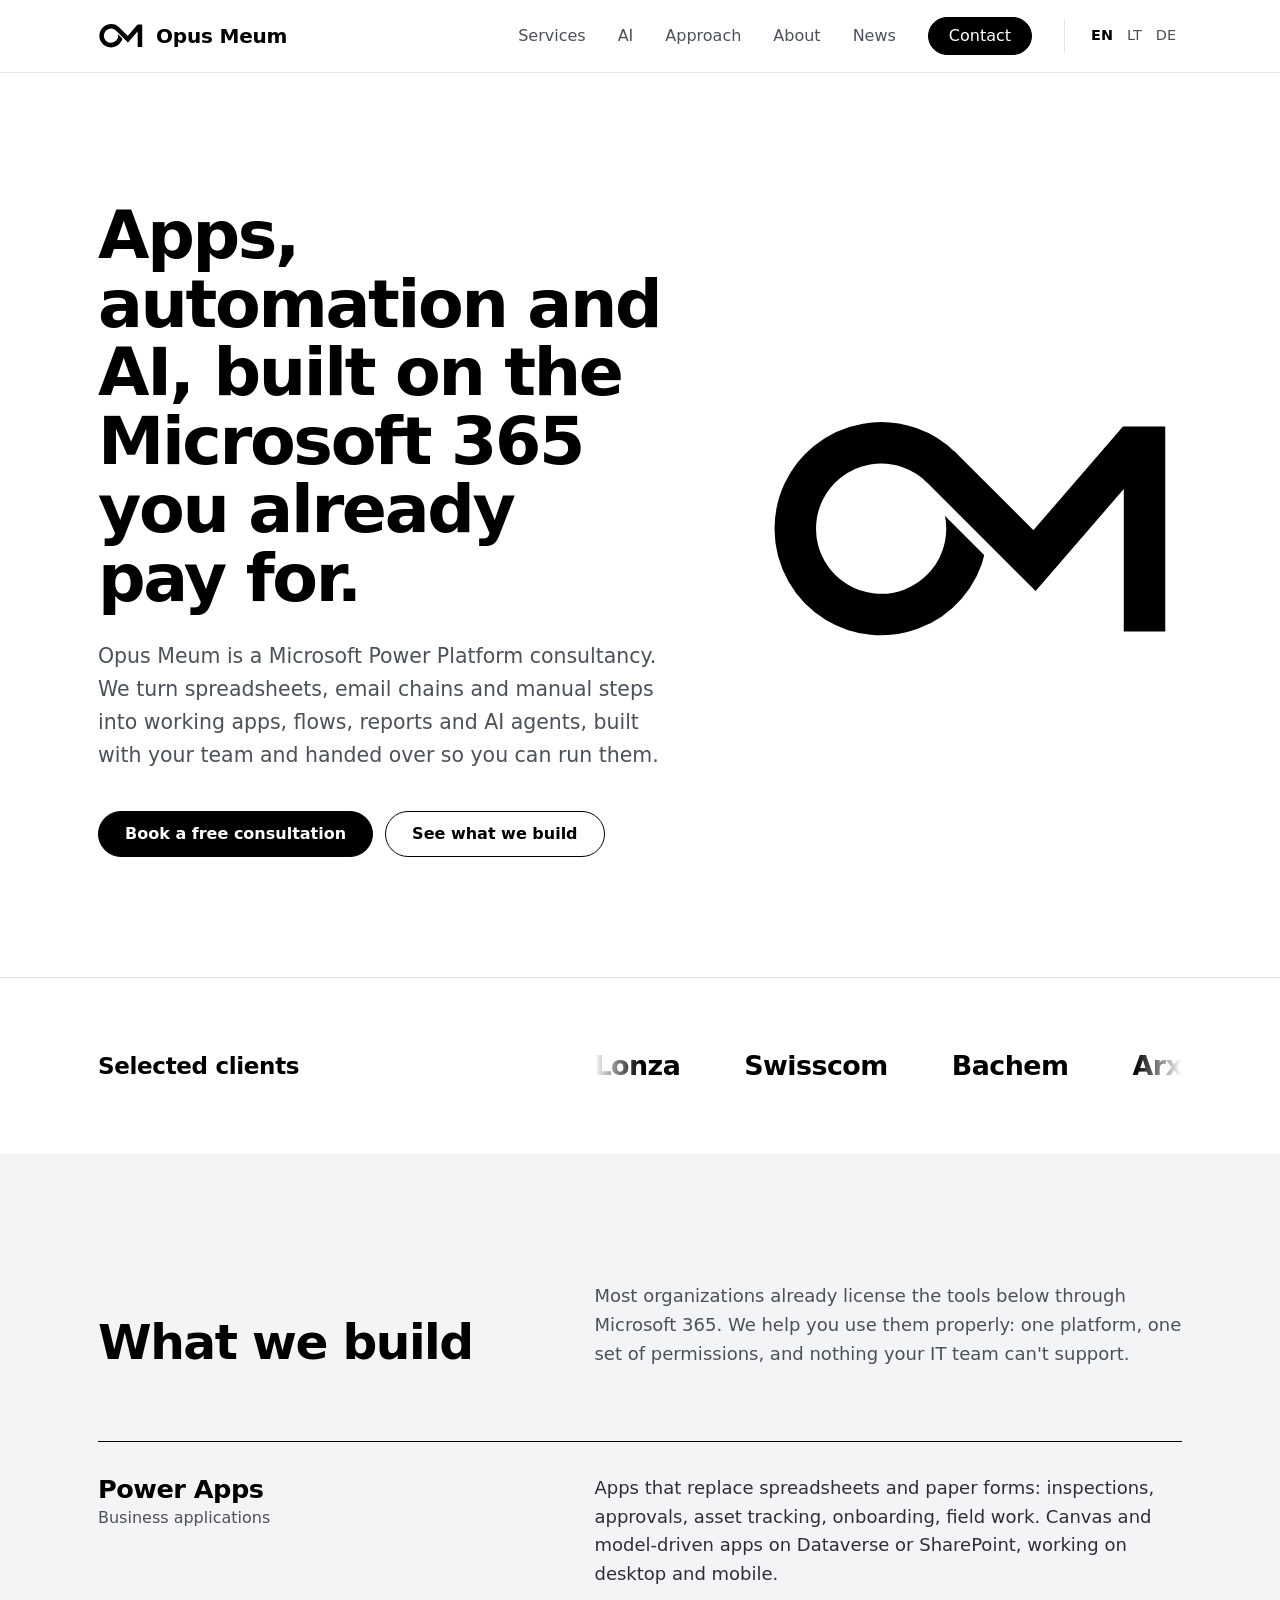
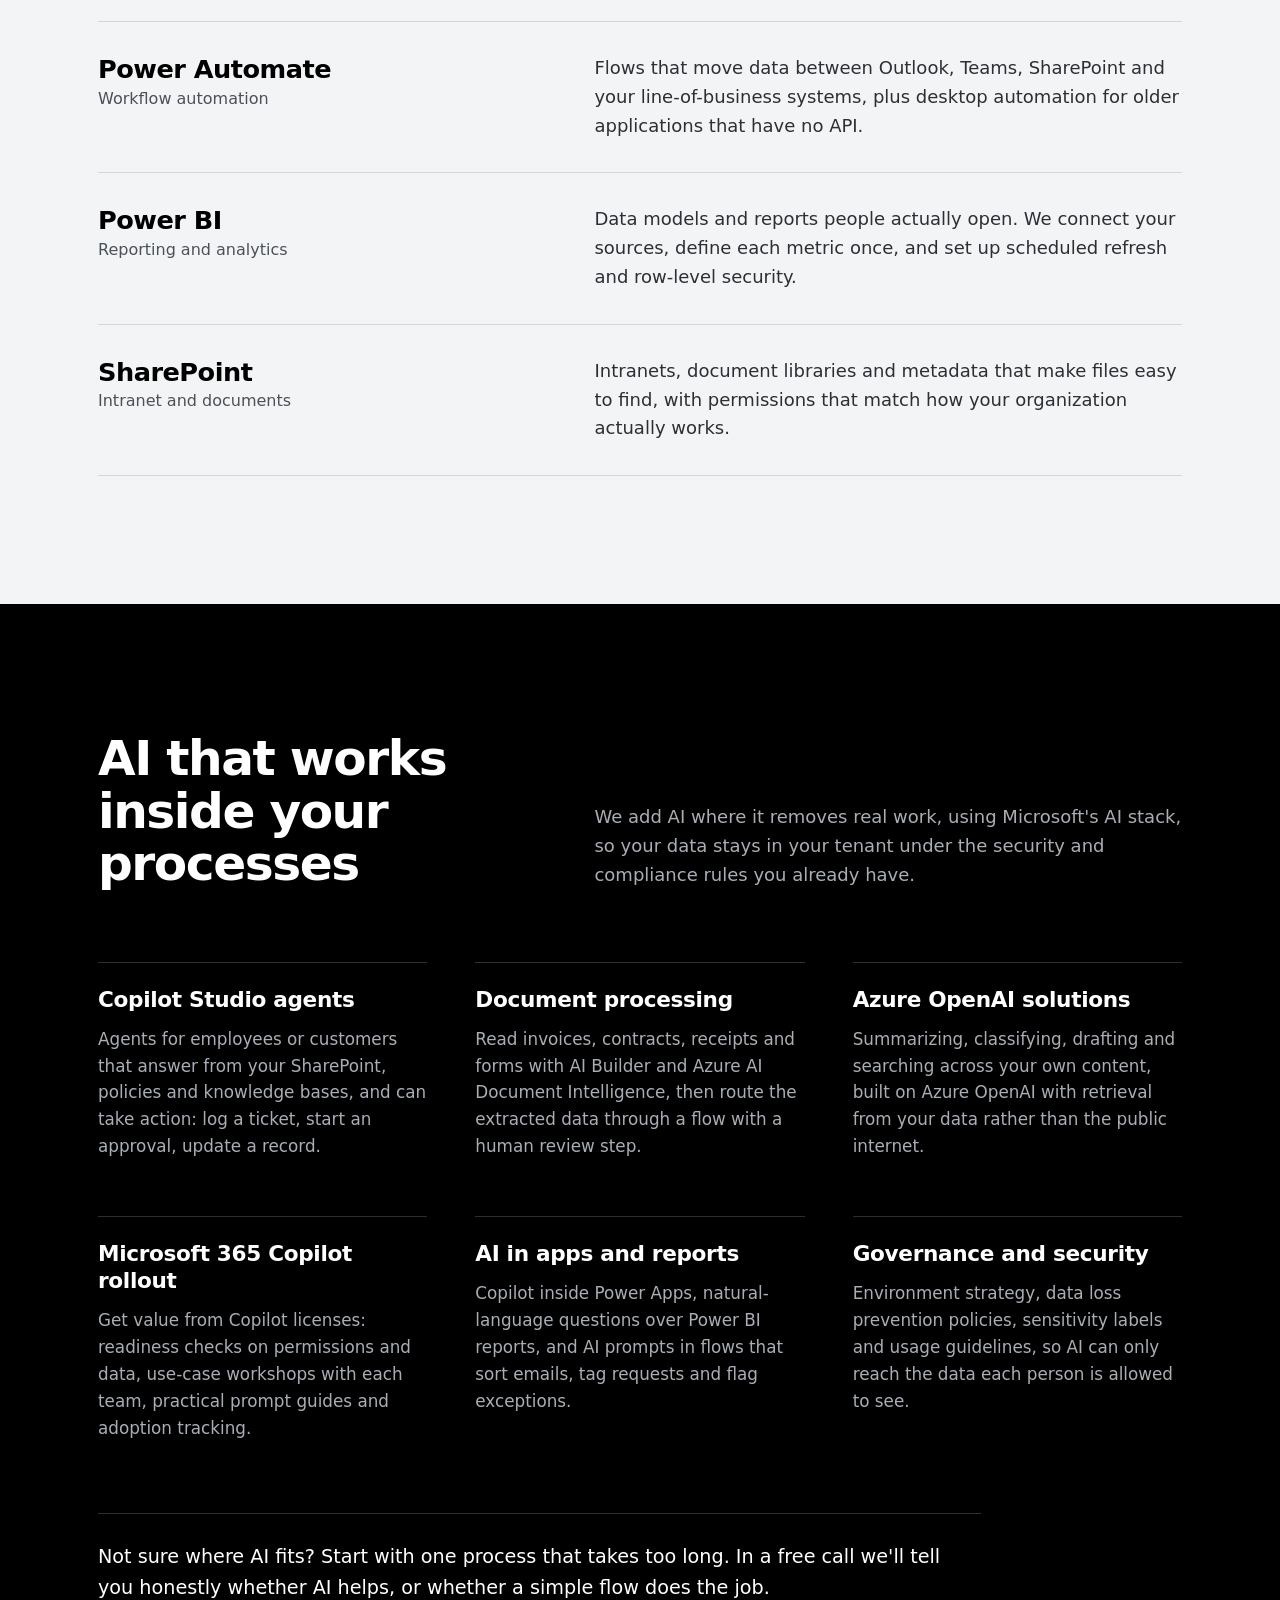
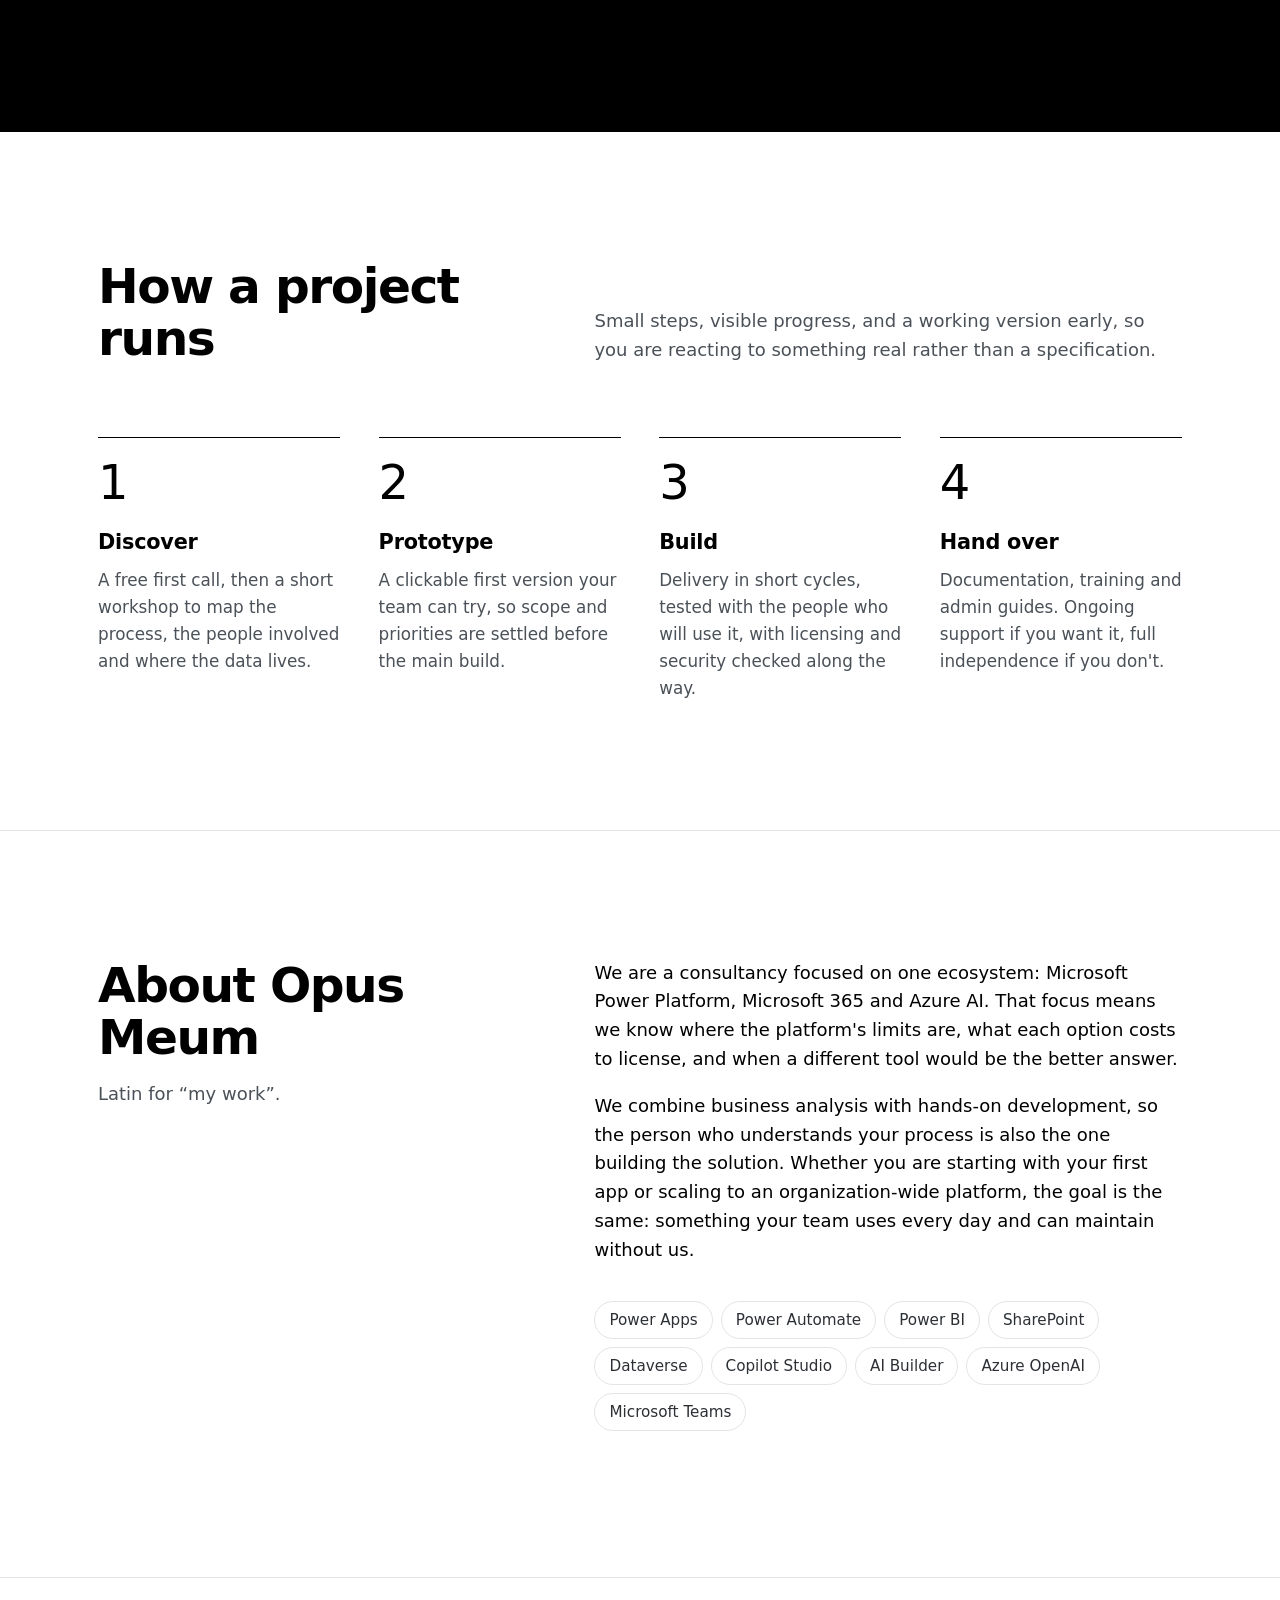
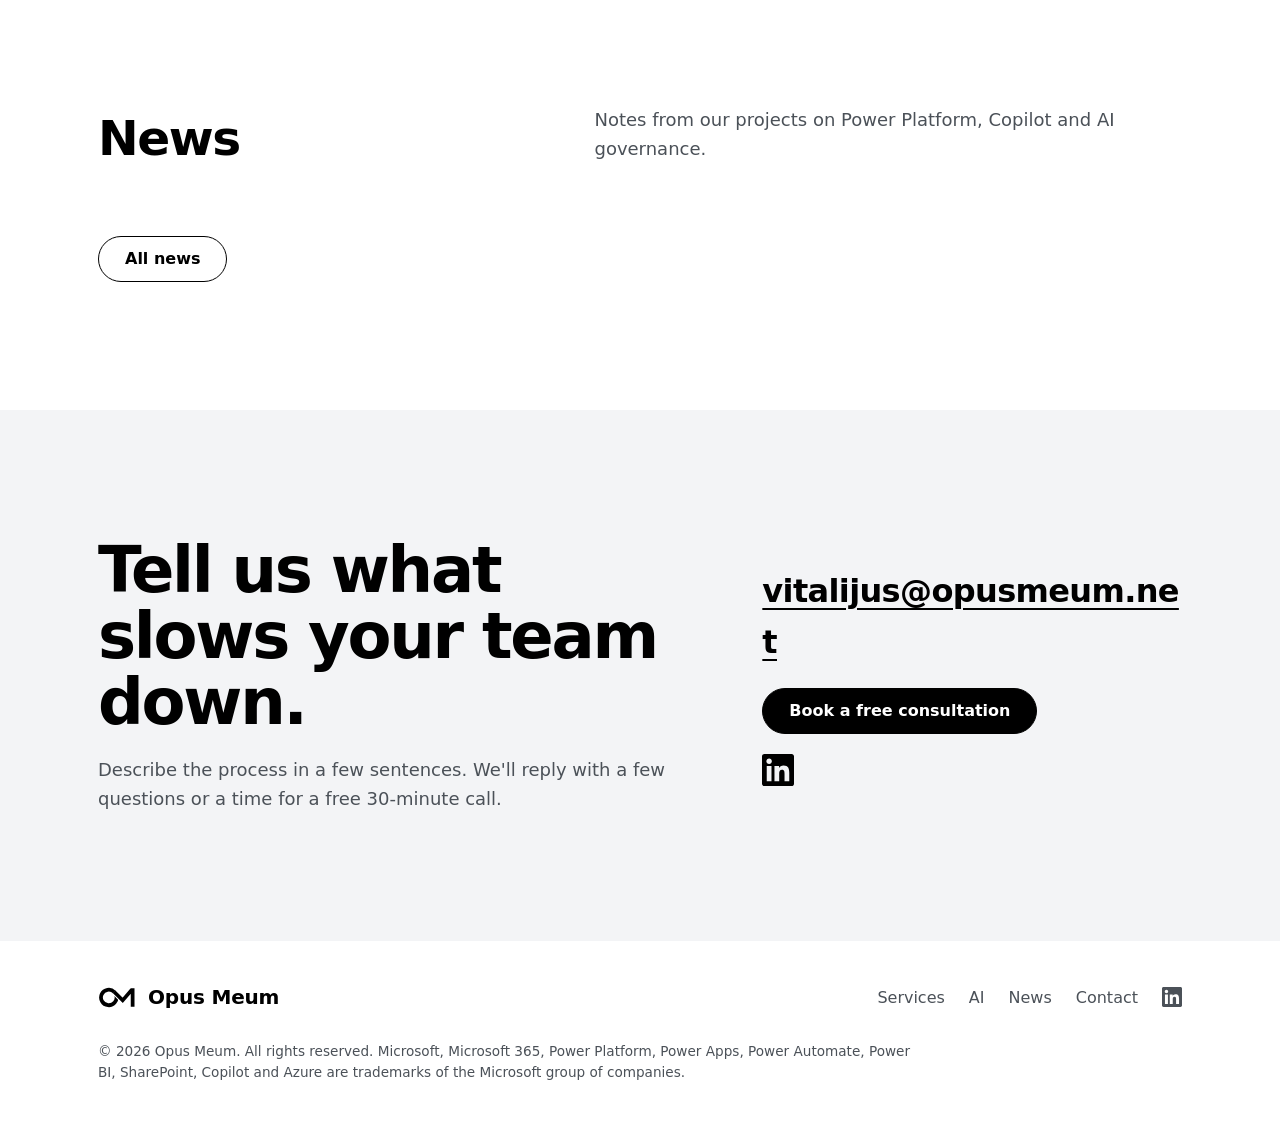
==== index.html @ 140eca8e "Add Aryzta and Pharvaris to clients, bolder clients heading Co-Authored-By: Claude Opus 5.5 <noreply" ====
<!DOCTYPE html>
<html lang="en">
<head>
  <meta charset="UTF-8">
  <meta name="viewport" content="width=device-width, initial-scale=1">
  <meta http-equiv="Content-Security-Policy" content="default-src 'none'; script-src 'self'; style-src 'self' https://fonts.googleapis.com; font-src https://fonts.gstatic.com; img-src 'self'; base-uri 'none'; form-action 'none'; upgrade-insecure-requests">
  <meta name="referrer" content="strict-origin-when-cross-origin">
  <title>Opus Meum | Power Platform and AI consultancy</title>
  <meta name="description" content="Opus Meum builds business apps, automation, reporting and AI agents on Microsoft Power Platform, Microsoft 365 and Azure AI.">
  <meta property="og:title" content="Opus Meum | Power Platform and AI consultancy">
  <meta property="og:description" content="Apps, automation and AI, built on the Microsoft 365 you already pay for.">
  <meta property="og:type" content="website">
  <meta property="og:locale" content="en_GB">
  <meta property="og:url" content="https://opusmeum.net/">
  <meta name="theme-color" content="#ffffff">
  <link rel="canonical" href="https://opusmeum.net/">
  <link rel="alternate" hreflang="en" href="https://opusmeum.net/">
  <link rel="alternate" hreflang="lt" href="https://opusmeum.net/lt/">
  <link rel="alternate" hreflang="de" href="https://opusmeum.net/de/">
  <link rel="alternate" hreflang="x-default" href="https://opusmeum.net/">
  <link rel="icon" href="/favicon.svg" type="image/svg+xml">
  <script type="application/ld+json">{"@context":"https://schema.org","@type":"Organization","name":"Opus Meum","url":"https://opusmeum.net/","logo":"https://opusmeum.net/logo.svg","email":"vitalijus@opusmeum.net","sameAs":["https://www.linkedin.com/company/opus-meum/"]}</script>
  <link rel="preconnect" href="https://fonts.googleapis.com">
  <link rel="preconnect" href="https://fonts.gstatic.com" crossorigin>
  <link href="https://fonts.googleapis.com/css2?family=Urbanist:wght@400;500;600;700&display=swap" rel="stylesheet">
  <link rel="stylesheet" href="/styles.css">
  <script src="/main.js" defer></script>
</head>
<body>
  <a class="skip" href="#main">Skip to content</a>

  <header class="site-header">
    <div class="wrap">
      <a class="brand" href="#top" aria-label="Opus Meum home">
        <svg class="mark" viewBox="530 180 870 480" aria-hidden="true">
          <defs>
            <mask id="cut-h" maskUnits="userSpaceOnUse" x="500" y="150" width="1000" height="600">
              <rect x="500" y="150" width="1000" height="600" fill="#fff"/>
              <polygon points="876,360 1500,360 1500,900 1416,900" fill="#000"/>
            </mask>
            <clipPath id="top-h"><rect x="500" y="208" width="1000" height="600"/></clipPath>
          </defs>
          <path mask="url(#cut-h)" d="M 949.7 376.9 A 178 178 0 1 1 902.9 294.1"/>
          <path clip-path="url(#top-h)" stroke-miterlimit="10" d="M 897.9 289.1 L 1095 486 L 1323 222 L 1323 633"/>
        </svg>
        <span class="brand-name">Opus Meum</span>
      </a>
      <nav class="nav" aria-label="Main">
        <a href="#services">Services</a>
        <a href="#ai">AI</a>
        <a href="#approach">Approach</a>
        <a href="#about">About</a>
        <a href="#news">News</a>
        <a class="btn btn-solid" href="#contact">Contact</a>
        <div class="lang" aria-label="Language">
          <a href="/" hreflang="en" lang="en" aria-current="true" title="English">EN</a>
          <a href="/lt/" hreflang="lt" lang="lt" title="Lietuvių">LT</a>
          <a href="/de/" hreflang="de" lang="de" title="Deutsch">DE</a>
        </div>
      </nav>
    </div>
  </header>

  <main id="main">
    <section class="hero" id="top">
      <div class="wrap">
        <div>
          <h1>Apps, automation and AI, built on the Microsoft&nbsp;365 you already pay&nbsp;for.</h1>
          <p class="lede">Opus Meum is a Microsoft Power Platform consultancy. We turn spreadsheets, email chains and manual steps into working apps, flows, reports and AI agents, built with your team and handed over so you can run them.</p>
          <div class="actions">
            <a class="btn btn-solid" href="#contact">Book a free consultation</a>
            <a class="btn btn-line" href="#services">See what we build</a>
          </div>
        </div>
        <div class="mark-wrap">
          <svg class="mark" viewBox="530 180 870 480" role="img" aria-label="Opus Meum logo">
            <defs>
              <mask id="cut-x" maskUnits="userSpaceOnUse" x="500" y="150" width="1000" height="600">
                <rect x="500" y="150" width="1000" height="600" fill="#fff"/>
                <polygon points="876,360 1500,360 1500,900 1416,900" fill="#000"/>
              </mask>
              <clipPath id="top-x"><rect x="500" y="208" width="1000" height="600"/></clipPath>
            </defs>
            <path class="o" pathLength="1" mask="url(#cut-x)" d="M 949.7 376.9 A 178 178 0 1 1 902.9 294.1"/>
            <path class="m" pathLength="1" clip-path="url(#top-x)" stroke-miterlimit="10" d="M 897.9 289.1 L 1095 486 L 1323 222 L 1323 633"/>
          </svg>
        </div>
      </div>
    </section>

    <section class="clients" id="clients" aria-labelledby="clients-title">
      <div class="wrap">
        <h2 id="clients-title">Selected clients</h2>
        <div class="marquee">
          <ul class="client-track">
            <li><span class="client-name">Lonza</span></li>
            <li><span class="client-name">Swisscom</span></li>
            <li><span class="client-name">Bachem</span></li>
            <li><span class="client-name">Arxada</span></li>
            <li><span class="client-name">ERNI Consulting</span></li>
            <li><span class="client-name">Aryzta</span></li>
            <li><span class="client-name">Pharvaris</span></li>
            <li aria-hidden="true"><span class="client-name">Lonza</span></li>
            <li aria-hidden="true"><span class="client-name">Swisscom</span></li>
            <li aria-hidden="true"><span class="client-name">Bachem</span></li>
            <li aria-hidden="true"><span class="client-name">Arxada</span></li>
            <li aria-hidden="true"><span class="client-name">ERNI Consulting</span></li>
            <li aria-hidden="true"><span class="client-name">Aryzta</span></li>
            <li aria-hidden="true"><span class="client-name">Pharvaris</span></li>
          </ul>
          <ul class="client-track client-track-dup" aria-hidden="true">
            <li><span class="client-name">Lonza</span></li>
            <li><span class="client-name">Swisscom</span></li>
            <li><span class="client-name">Bachem</span></li>
            <li><span class="client-name">Arxada</span></li>
            <li><span class="client-name">ERNI Consulting</span></li>
            <li><span class="client-name">Aryzta</span></li>
            <li><span class="client-name">Pharvaris</span></li>
            <li><span class="client-name">Lonza</span></li>
            <li><span class="client-name">Swisscom</span></li>
            <li><span class="client-name">Bachem</span></li>
            <li><span class="client-name">Arxada</span></li>
            <li><span class="client-name">ERNI Consulting</span></li>
            <li><span class="client-name">Aryzta</span></li>
            <li><span class="client-name">Pharvaris</span></li>
          </ul>
        </div>
      </div>
    </section>

    <section class="services" id="services">
      <div class="wrap">
        <div class="section-head">
          <h2>What we build</h2>
          <p>Most organizations already license the tools below through Microsoft 365. We help you use them properly: one platform, one set of permissions, and nothing your IT team can't support.</p>
        </div>
        <ul class="service-list">
          <li>
            <h3>Power Apps<span>Business applications</span></h3>
            <p>Apps that replace spreadsheets and paper forms: inspections, approvals, asset tracking, onboarding, field work. Canvas and model-driven apps on Dataverse or SharePoint, working on desktop and mobile.</p>
          </li>
          <li>
            <h3>Power Automate<span>Workflow automation</span></h3>
            <p>Flows that move data between Outlook, Teams, SharePoint and your line-of-business systems, plus desktop automation for older applications that have no API.</p>
          </li>
          <li>
            <h3>Power BI<span>Reporting and analytics</span></h3>
            <p>Data models and reports people actually open. We connect your sources, define each metric once, and set up scheduled refresh and row-level security.</p>
          </li>
          <li>
            <h3>SharePoint<span>Intranet and documents</span></h3>
            <p>Intranets, document libraries and metadata that make files easy to find, with permissions that match how your organization actually works.</p>
          </li>
        </ul>
      </div>
    </section>

    <section class="ai" id="ai">
      <div class="wrap">
        <div class="section-head">
          <h2>AI that works inside your processes</h2>
          <p>We add AI where it removes real work, using Microsoft's AI stack, so your data stays in your tenant under the security and compliance rules you already have.</p>
        </div>
        <div class="ai-grid">
          <div class="ai-item">
            <h3>Copilot Studio agents</h3>
            <p>Agents for employees or customers that answer from your SharePoint, policies and knowledge bases, and can take action: log a ticket, start an approval, update a record.</p>
          </div>
          <div class="ai-item">
            <h3>Document processing</h3>
            <p>Read invoices, contracts, receipts and forms with AI Builder and Azure AI Document Intelligence, then route the extracted data through a flow with a human review step.</p>
          </div>
          <div class="ai-item">
            <h3>Azure OpenAI solutions</h3>
            <p>Summarizing, classifying, drafting and searching across your own content, built on Azure OpenAI with retrieval from your data rather than the public internet.</p>
          </div>
          <div class="ai-item">
            <h3>Microsoft 365 Copilot rollout</h3>
            <p>Get value from Copilot licenses: readiness checks on permissions and data, use-case workshops with each team, practical prompt guides and adoption tracking.</p>
          </div>
          <div class="ai-item">
            <h3>AI in apps and reports</h3>
            <p>Copilot inside Power Apps, natural-language questions over Power BI reports, and AI prompts in flows that sort emails, tag requests and flag exceptions.</p>
          </div>
          <div class="ai-item">
            <h3>Governance and security</h3>
            <p>Environment strategy, data loss prevention policies, sensitivity labels and usage guidelines, so AI can only reach the data each person is allowed to see.</p>
          </div>
        </div>
        <p class="ai-note">Not sure where AI fits? Start with one process that takes too long. In a free call we'll tell you honestly whether AI helps, or whether a simple flow does the job.</p>
      </div>
    </section>

    <section class="approach" id="approach">
      <div class="wrap">
        <div class="section-head">
          <h2>How a project runs</h2>
          <p>Small steps, visible progress, and a working version early, so you are reacting to something real rather than a specification.</p>
        </div>
        <ol class="steps">
          <li>
            <h3>Discover</h3>
            <p>A free first call, then a short workshop to map the process, the people involved and where the data lives.</p>
          </li>
          <li>
            <h3>Prototype</h3>
            <p>A clickable first version your team can try, so scope and priorities are settled before the main build.</p>
          </li>
          <li>
            <h3>Build</h3>
            <p>Delivery in short cycles, tested with the people who will use it, with licensing and security checked along the way.</p>
          </li>
          <li>
            <h3>Hand over</h3>
            <p>Documentation, training and admin guides. Ongoing support if you want it, full independence if you don't.</p>
          </li>
        </ol>
      </div>
    </section>

    <section class="about" id="about">
      <div class="wrap about-body">
        <div>
          <h2>About Opus Meum</h2>
          <p class="name">Latin for &ldquo;my work&rdquo;.</p>
        </div>
        <div class="text">
          <p>We are a consultancy focused on one ecosystem: Microsoft Power Platform, Microsoft 365 and Azure AI. That focus means we know where the platform's limits are, what each option costs to license, and when a different tool would be the better answer.</p>
          <p>We combine business analysis with hands-on development, so the person who understands your process is also the one building the solution. Whether you are starting with your first app or scaling to an organization-wide platform, the goal is the same: something your team uses every day and can maintain without us.</p>
          <ul class="stack" aria-label="Technologies we work with">
            <li>Power Apps</li><li>Power Automate</li><li>Power BI</li><li>SharePoint</li><li>Dataverse</li><li>Copilot Studio</li><li>AI Builder</li><li>Azure OpenAI</li><li>Microsoft Teams</li>
          </ul>
        </div>
      </div>
    </section>

    <!-- news:section:start -->
    <section class="news" id="news">
      <div class="wrap">
        <div class="section-head">
          <h2>News</h2>
          <p>Notes from our projects on Power Platform, Copilot and AI governance.</p>
        </div>
        <!-- news:latest -->
        <p class="news-more"><a class="btn btn-line" href="/news/">All news</a></p>
      </div>
    </section>
    <!-- news:section:end -->

    <section class="contact" id="contact">
      <div class="wrap">
        <div>
          <h2>Tell us what slows your team down.</h2>
          <p>Describe the process in a few sentences. We'll reply with a few questions or a time for a free 30-minute call.</p>
        </div>
        <div class="contact-card">
          <a class="email" href="mailto:vitalijus@opusmeum.net?subject=Consultation%20request">vitalijus@opusmeum.net</a>
          <a class="btn btn-solid" href="mailto:vitalijus@opusmeum.net?subject=Consultation%20request">Book a free consultation</a>
          <a class="social" href="https://www.linkedin.com/company/opus-meum/" target="_blank" rel="noopener" aria-label="LinkedIn" title="LinkedIn"><svg viewBox="0 0 24 24" width="24" height="24" aria-hidden="true" focusable="false"><path fill="currentColor" d="M20.447 20.452h-3.554v-5.569c0-1.328-.027-3.037-1.852-3.037-1.853 0-2.136 1.445-2.136 2.939v5.667H9.351V9h3.414v1.561h.046c.477-.9 1.637-1.85 3.37-1.85 3.601 0 4.267 2.37 4.267 5.455v6.286zM5.337 7.433c-1.144 0-2.063-.926-2.063-2.065 0-1.138.92-2.063 2.063-2.063 1.14 0 2.064.925 2.064 2.063 0 1.139-.925 2.065-2.064 2.065zm1.782 13.019H3.555V9h3.564v11.452zM22.225 0H1.771C.792 0 0 .774 0 1.729v20.542C0 23.227.792 24 1.771 24h20.451C23.2 24 24 23.227 24 22.271V1.729C24 .774 23.2 0 22.222 0h.003z"/></svg></a>
        </div>
      </div>
    </section>
  </main>

  <footer class="site-footer">
    <div class="wrap">
      <div class="top">
        <a class="brand" href="#top" aria-label="Opus Meum home">
          <svg class="mark" viewBox="530 180 870 480" aria-hidden="true">
            <defs>
              <mask id="cut-f" maskUnits="userSpaceOnUse" x="500" y="150" width="1000" height="600">
                <rect x="500" y="150" width="1000" height="600" fill="#fff"/>
                <polygon points="876,360 1500,360 1500,900 1416,900" fill="#000"/>
              </mask>
              <clipPath id="top-f"><rect x="500" y="208" width="1000" height="600"/></clipPath>
            </defs>
            <path mask="url(#cut-f)" d="M 949.7 376.9 A 178 178 0 1 1 902.9 294.1"/>
            <path clip-path="url(#top-f)" stroke-miterlimit="10" d="M 897.9 289.1 L 1095 486 L 1323 222 L 1323 633"/>
          </svg>
          Opus Meum
        </a>
        <nav class="foot-links" aria-label="Footer">
          <a href="#services">Services</a>
          <a href="#ai">AI</a>
          <a href="#news">News</a>
          <a href="#contact">Contact</a>
          <a class="foot-icon" href="https://www.linkedin.com/company/opus-meum/" target="_blank" rel="noopener" aria-label="LinkedIn" title="LinkedIn"><svg viewBox="0 0 24 24" width="24" height="24" aria-hidden="true" focusable="false"><path fill="currentColor" d="M20.447 20.452h-3.554v-5.569c0-1.328-.027-3.037-1.852-3.037-1.853 0-2.136 1.445-2.136 2.939v5.667H9.351V9h3.414v1.561h.046c.477-.9 1.637-1.85 3.37-1.85 3.601 0 4.267 2.37 4.267 5.455v6.286zM5.337 7.433c-1.144 0-2.063-.926-2.063-2.065 0-1.138.92-2.063 2.063-2.063 1.14 0 2.064.925 2.064 2.063 0 1.139-.925 2.065-2.064 2.065zm1.782 13.019H3.555V9h3.564v11.452zM22.225 0H1.771C.792 0 0 .774 0 1.729v20.542C0 23.227.792 24 1.771 24h20.451C23.2 24 24 23.227 24 22.271V1.729C24 .774 23.2 0 22.222 0h.003z"/></svg></a>
        </nav>
      </div>
      <small>&copy; <span id="year">2026</span> Opus Meum. All rights reserved. Microsoft, Microsoft 365, Power Platform, Power Apps, Power Automate, Power BI, SharePoint, Copilot and Azure are trademarks of the Microsoft group of companies.</small>
    </div>
  </footer>

</body>
</html>
---- styles.css ----
:root {
  --ink: #000000;
  --paper: #ffffff;
  --mist: #f3f4f6;
  --graphite: #4b5158;
  --rule: #e2e4e8;
  --night-muted: #a9aeb5;
  --night-rule: #2b2e33;
  --stroke: 86;
  --wrap: 1180px;
  --gutter: clamp(20px, 5vw, 48px);
}
*, *::before, *::after { box-sizing: border-box; }
html { scroll-behavior: smooth; scroll-padding-top: 88px; }
body {
  margin: 0;
  background: var(--paper);
  color: var(--ink);
  font-family: "Urbanist", system-ui, sans-serif;
  font-size: 1.125rem;
  line-height: 1.6;
  -webkit-font-smoothing: antialiased;
}
h1, h2, h3, p { margin: 0; }
a { color: inherit; }
:focus-visible { outline: 3px solid currentColor; outline-offset: 3px; border-radius: 2px; }
.wrap { max-width: var(--wrap); margin: 0 auto; padding: 0 var(--gutter); }
.skip { position: absolute; left: -9999px; }
.skip:focus { left: 16px; top: 16px; background: var(--ink); color: var(--paper); padding: 8px 14px; z-index: 100; }

/* Header */
.site-header {
  position: sticky; top: 0; z-index: 50;
  background: rgba(255,255,255,.92);
  backdrop-filter: saturate(160%) blur(10px);
  -webkit-backdrop-filter: saturate(160%) blur(10px);
  border-bottom: 1px solid var(--rule);
}
.site-header .wrap { display: flex; align-items: center; justify-content: space-between; height: 72px; }
.brand { display: flex; align-items: center; gap: 12px; text-decoration: none; font-weight: 600; font-size: 1.25rem; letter-spacing: -0.01em; white-space: nowrap; }
.brand svg { width: 46px; height: auto; display: block; }
.nav { display: flex; align-items: center; gap: 32px; }
.nav a { text-decoration: none; font-weight: 500; font-size: 1rem; color: var(--graphite); }
.nav a:hover { color: var(--ink); }
.lang { display: flex; gap: 2px; padding-left: 20px; border-left: 1px solid var(--rule); }
.nav .lang a { font-size: .9rem; padding: 4px 6px; border-radius: 4px; }
.nav .lang a[aria-current="true"] { color: var(--ink); font-weight: 700; }

.btn {
  display: inline-flex; align-items: center; justify-content: center;
  padding: 14px 26px; border-radius: 999px;
  font: 600 1rem/1 "Urbanist", system-ui, sans-serif;
  text-decoration: none; border: 1.5px solid var(--ink);
  transition: background-color .15s, color .15s;
}
.btn-solid { background: var(--ink); color: var(--paper); }
.btn-solid:hover { background: var(--paper); color: var(--ink); }
.btn-line { background: transparent; color: var(--ink); }
.btn-line:hover { background: var(--ink); color: var(--paper); }
.nav .btn { padding: 10px 20px; color: var(--paper); }
.nav .btn:hover { color: var(--ink); }

/* Hero */
.hero { padding: clamp(56px, 10vw, 128px) 0 clamp(64px, 10vw, 120px); }
.hero .wrap { display: grid; grid-template-columns: 7fr 5fr; gap: clamp(32px, 6vw, 80px); align-items: center; }
.hero h1 {
  font-size: clamp(2.5rem, 5.2vw, 4.4rem);
  line-height: 1.03; font-weight: 600; letter-spacing: -0.035em;
  max-width: 16ch;
}
.hero .lede { margin-top: 28px; font-size: clamp(1.125rem, 1.6vw, 1.3rem); color: var(--graphite); max-width: 36em; }
.hero .actions { margin-top: 40px; display: flex; flex-wrap: wrap; gap: 12px; }
.mark { width: 100%; height: auto; display: block; }
.mark path { fill: none; stroke: var(--ink); stroke-width: var(--stroke); }
.hero .mark path { stroke-dasharray: 1; stroke-dashoffset: 0; }
@media (prefers-reduced-motion: no-preference) {
  .hero .mark .o { stroke-dashoffset: 1; animation: draw 1.1s cubic-bezier(.65,0,.35,1) .15s forwards; }
  .hero .mark .m { stroke-dashoffset: 1; animation: draw .9s cubic-bezier(.65,0,.35,1) 1.2s forwards; }
}
@keyframes draw { to { stroke-dashoffset: 0; } }

/* Sections */
section { padding: clamp(72px, 10vw, 128px) 0; }
.section-head { display: grid; grid-template-columns: 5fr 7fr; gap: clamp(24px, 6vw, 80px); margin-bottom: clamp(40px, 6vw, 72px); align-items: end; }
.section-head h2 { font-size: clamp(2rem, 3.8vw, 3.1rem); line-height: 1.08; font-weight: 600; letter-spacing: -0.03em; }
.section-head p { color: var(--graphite); max-width: 36em; }

/* Clients */
.clients { padding: clamp(40px, 6vw, 64px) 0; border-top: 1px solid var(--rule); overflow: hidden; }
.clients .wrap { display: grid; grid-template-columns: 5fr 7fr; gap: clamp(16px, 6vw, 80px); align-items: center; }
.clients h2 { font-size: clamp(1.25rem, 1.8vw, 1.5rem); font-weight: 700; color: var(--ink); letter-spacing: -0.015em; }
.marquee {
  display: flex; min-width: 0; overflow: hidden;
  -webkit-mask-image: linear-gradient(90deg, transparent, #000 8%, #000 92%, transparent);
  mask-image: linear-gradient(90deg, transparent, #000 8%, #000 92%, transparent);
}
.client-track { list-style: none; margin: 0; padding: 0; display: flex; flex: none; align-items: center; gap: clamp(40px, 5vw, 72px); padding-right: clamp(40px, 5vw, 72px); }
.client-track li { flex: none; display: flex; align-items: center; height: 48px; }
.client-name { font-size: clamp(1.35rem, 2.1vw, 1.75rem); font-weight: 600; letter-spacing: -0.02em; line-height: 1; color: var(--ink); white-space: nowrap; }
.client-track img { display: block; height: 32px; width: auto; max-width: 170px; object-fit: contain; filter: grayscale(1); }
@media (prefers-reduced-motion: no-preference) {
  .client-track { animation: marquee 36s linear infinite; }
  .marquee:hover .client-track, .marquee:focus-within .client-track { animation-play-state: paused; }
}
@keyframes marquee { to { transform: translateX(-100%); } }
@media (prefers-reduced-motion: reduce) {
  .marquee { display: block; -webkit-mask-image: none; mask-image: none; }
  .client-track { flex-wrap: wrap; row-gap: 8px; padding-right: 0; }
  .client-track li[aria-hidden="true"], .client-track-dup { display: none; }
}

/* Platform services */
.services { background: var(--mist); }
.service-list { list-style: none; margin: 0; padding: 0; border-top: 1px solid var(--ink); }
.service-list li {
  display: grid; grid-template-columns: 5fr 7fr; gap: clamp(12px, 6vw, 80px);
  padding: 32px 0; border-bottom: 1px solid #d4d7dc;
}
.service-list h3 { font-size: 1.6rem; font-weight: 600; letter-spacing: -0.02em; line-height: 1.2; }
.service-list h3 span { display: block; font-size: 1rem; font-weight: 500; color: var(--graphite); letter-spacing: 0; margin-top: 4px; }
.service-list p { color: #2c3035; max-width: 38em; }

/* AI */
.ai { background: var(--ink); color: var(--paper); }
.ai .section-head p { color: var(--night-muted); }
.ai-grid { display: grid; grid-template-columns: repeat(3, 1fr); gap: 56px clamp(24px, 4vw, 48px); }
.ai-item { border-top: 1px solid var(--night-rule); padding-top: 24px; }
.ai-item h3 { font-size: 1.35rem; font-weight: 600; letter-spacing: -0.015em; line-height: 1.25; margin-bottom: 12px; }
.ai-item p { color: var(--night-muted); font-size: 1.05rem; }
.ai-note { margin-top: clamp(48px, 6vw, 72px); padding-top: 28px; border-top: 1px solid var(--night-rule); color: var(--paper); font-size: 1.2rem; max-width: 46em; }

/* Approach */
.steps { list-style: none; margin: 0; padding: 0; display: grid; grid-template-columns: repeat(4, 1fr); gap: clamp(24px, 3vw, 40px); counter-reset: step; }
.steps li { counter-increment: step; border-top: 1px solid var(--ink); padding-top: 20px; }
.steps li::before { content: counter(step); display: block; font-size: 3rem; font-weight: 300; line-height: 1; margin-bottom: 20px; letter-spacing: -0.04em; }
.steps h3 { font-size: 1.3rem; font-weight: 600; margin-bottom: 8px; letter-spacing: -0.01em; }
.steps p { color: var(--graphite); font-size: 1.05rem; }

/* About */
.about { border-top: 1px solid var(--rule); }
.about-body { display: grid; grid-template-columns: 5fr 7fr; gap: clamp(24px, 6vw, 80px); }
.about-body h2 { font-size: clamp(2rem, 3.8vw, 3.1rem); line-height: 1.08; font-weight: 600; letter-spacing: -0.03em; }
.about-body .name { margin-top: 16px; color: var(--graphite); }
.about-body .text p + p { margin-top: 1em; }
.about-body .text p { max-width: 38em; }
.stack { margin-top: 36px; display: flex; flex-wrap: wrap; gap: 8px; list-style: none; padding: 0; }
.stack li { border: 1px solid var(--rule); border-radius: 999px; padding: 6px 14px; font-size: .95rem; font-weight: 500; color: #2c3035; }

/* Contact */
.contact { background: var(--mist); }
.contact .wrap { display: grid; grid-template-columns: 7fr 5fr; gap: clamp(32px, 6vw, 80px); align-items: center; }
.contact h2 { font-size: clamp(2.4rem, 5vw, 4rem); line-height: 1.03; font-weight: 600; letter-spacing: -0.035em; max-width: 14ch; }
.contact p { margin-top: 20px; color: var(--graphite); max-width: 32em; }
.contact-card { display: flex; flex-direction: column; gap: 20px; align-items: flex-start; }
.email { font-size: clamp(1.4rem, 2.6vw, 2rem); font-weight: 600; letter-spacing: -0.02em; text-decoration-thickness: 2px; text-underline-offset: 6px; word-break: break-all; }

/* News */
.news { border-top: 1px solid var(--rule); }
.news-list { list-style: none; margin: 0; padding: 0; border-top: 1px solid var(--ink); }
.news-list li { border-bottom: 1px solid var(--rule); }
.news-item { display: grid; grid-template-columns: 5fr 7fr; gap: clamp(12px, 6vw, 80px); padding: 32px 0; text-decoration: none; }
.news-meta { display: flex; flex-direction: column; gap: 14px; }
.news-meta img { width: 100%; max-width: 360px; height: auto; display: block; border-radius: 8px; background: var(--mist); }
.news-item time { color: var(--graphite); font-size: 1rem; font-weight: 500; padding-top: 4px; }
.news-item h2, .news-item h3 { font-size: 1.6rem; font-weight: 600; letter-spacing: -0.02em; line-height: 1.2; margin: 0 0 10px; text-decoration: underline; text-decoration-color: transparent; text-underline-offset: 5px; text-decoration-thickness: 2px; transition: text-decoration-color .15s; }
.news-item:hover h2, .news-item:hover h3 { text-decoration-color: currentColor; }
.news-summary { display: block; color: var(--graphite); max-width: 38em; }
.news-more { margin-top: 40px; }

/* Archive and post pages */
.page-head { padding-bottom: 0; }
.page-head h1 { font-size: clamp(2.6rem, 5.6vw, 4.5rem); line-height: 1.03; font-weight: 600; letter-spacing: -0.035em; }
.page-head p { margin-top: 20px; color: var(--graphite); max-width: 36em; }
.news-archive { border-top: 0; padding-top: clamp(40px, 6vw, 64px); }
.post { padding: clamp(48px, 8vw, 96px) 0 clamp(72px, 10vw, 128px); }
.post .wrap { max-width: calc(46rem + 2 * var(--gutter)); }
.post-crumb { margin-bottom: 40px; }
.post-crumb a { color: var(--graphite); font-weight: 500; text-underline-offset: 4px; }
.post-crumb a:hover { color: var(--ink); }
.post-head { padding-bottom: 40px; margin-bottom: 40px; border-bottom: 1px solid var(--ink); }
.post-cover { margin: 0 0 48px; }
.post-cover img { width: 100%; height: auto; display: block; border-radius: 12px; background: var(--mist); }
.post-head time { color: var(--graphite); font-weight: 500; }
.post-head h1 { margin-top: 12px; font-size: clamp(2.2rem, 4.6vw, 3.6rem); line-height: 1.06; font-weight: 600; letter-spacing: -0.03em; }
.post-lede { margin-top: 20px; font-size: clamp(1.15rem, 1.7vw, 1.35rem); color: var(--graphite); }
.post-body { font-size: 1.15rem; line-height: 1.7; }
.post-body > * + * { margin-top: 1.1em; }
.post-body h2 { margin-top: 2em; font-size: 1.75rem; line-height: 1.2; font-weight: 600; letter-spacing: -0.02em; }
.post-body h3 { margin-top: 1.6em; font-size: 1.3rem; font-weight: 600; }
.post-body ol, .post-body ul { padding-left: 1.4em; }
.post-body li + li { margin-top: .7em; }
.post-body li::marker { font-weight: 600; }
.post-body blockquote { margin-left: 0; padding-left: 20px; border-left: 3px solid var(--ink); }
.post-body a { text-underline-offset: 4px; }
.post-body img { max-width: 100%; height: auto; display: block; border-radius: 8px; }
.post-cta { margin-top: 64px; padding: 32px; background: var(--mist); border-radius: 12px; display: flex; flex-wrap: wrap; gap: 20px; align-items: center; justify-content: space-between; }
.post-cta p { font-size: 1.25rem; font-weight: 600; letter-spacing: -0.01em; max-width: 24em; }

/* Footer */
.site-footer { padding: 40px 0 48px; }
.site-footer .top { display: flex; justify-content: space-between; align-items: center; gap: 24px; flex-wrap: wrap; }
.site-footer .brand svg { width: 38px; }
.site-footer small { display: block; margin-top: 28px; color: var(--graphite); font-size: .85rem; line-height: 1.5; max-width: 60em; }
.social { display: inline-flex; color: var(--ink); transition: opacity .15s; }
.social svg { width: 32px; height: 32px; display: block; }
.social:hover { opacity: .65; }
.foot-links { display: flex; flex-wrap: wrap; align-items: center; gap: 24px; }
.foot-links .foot-icon { display: inline-flex; }
.foot-icon svg { width: 20px; height: 20px; display: block; }
.foot-links a { color: var(--graphite); text-decoration: none; font-size: 1rem; }
.foot-links a:hover { color: var(--ink); }

@media (max-width: 420px) {
  .site-header .brand-name { display: none; }
}
@media (max-width: 960px) {
  .ai-grid { grid-template-columns: repeat(2, 1fr); }
  .steps { grid-template-columns: repeat(2, 1fr); row-gap: 48px; }
}
@media (max-width: 760px) {
  .nav > a:not(.btn) { display: none; }
  .nav { gap: 10px; }
  .nav .btn { padding: 9px 16px; }
  .lang { padding-left: 0; border-left: 0; gap: 0; }
  .nav .lang a { padding: 4px 5px; }
  .brand { font-size: 1.05rem; gap: 10px; }
  .brand svg { width: 40px; }
  .hero .wrap, .contact .wrap, .section-head, .about-body, .service-list li, .clients .wrap { grid-template-columns: 1fr; }
  .hero .mark-wrap { order: -1; max-width: 220px; }
  .service-list li { gap: 10px; padding: 26px 0; }
  .news-item { grid-template-columns: 1fr; gap: 14px; padding: 26px 0; }
  .news-meta img { max-width: none; }
  .post-cta { padding: 24px; }
  .ai-grid, .steps { grid-template-columns: 1fr; }
  .ai-grid { gap: 40px; }
}
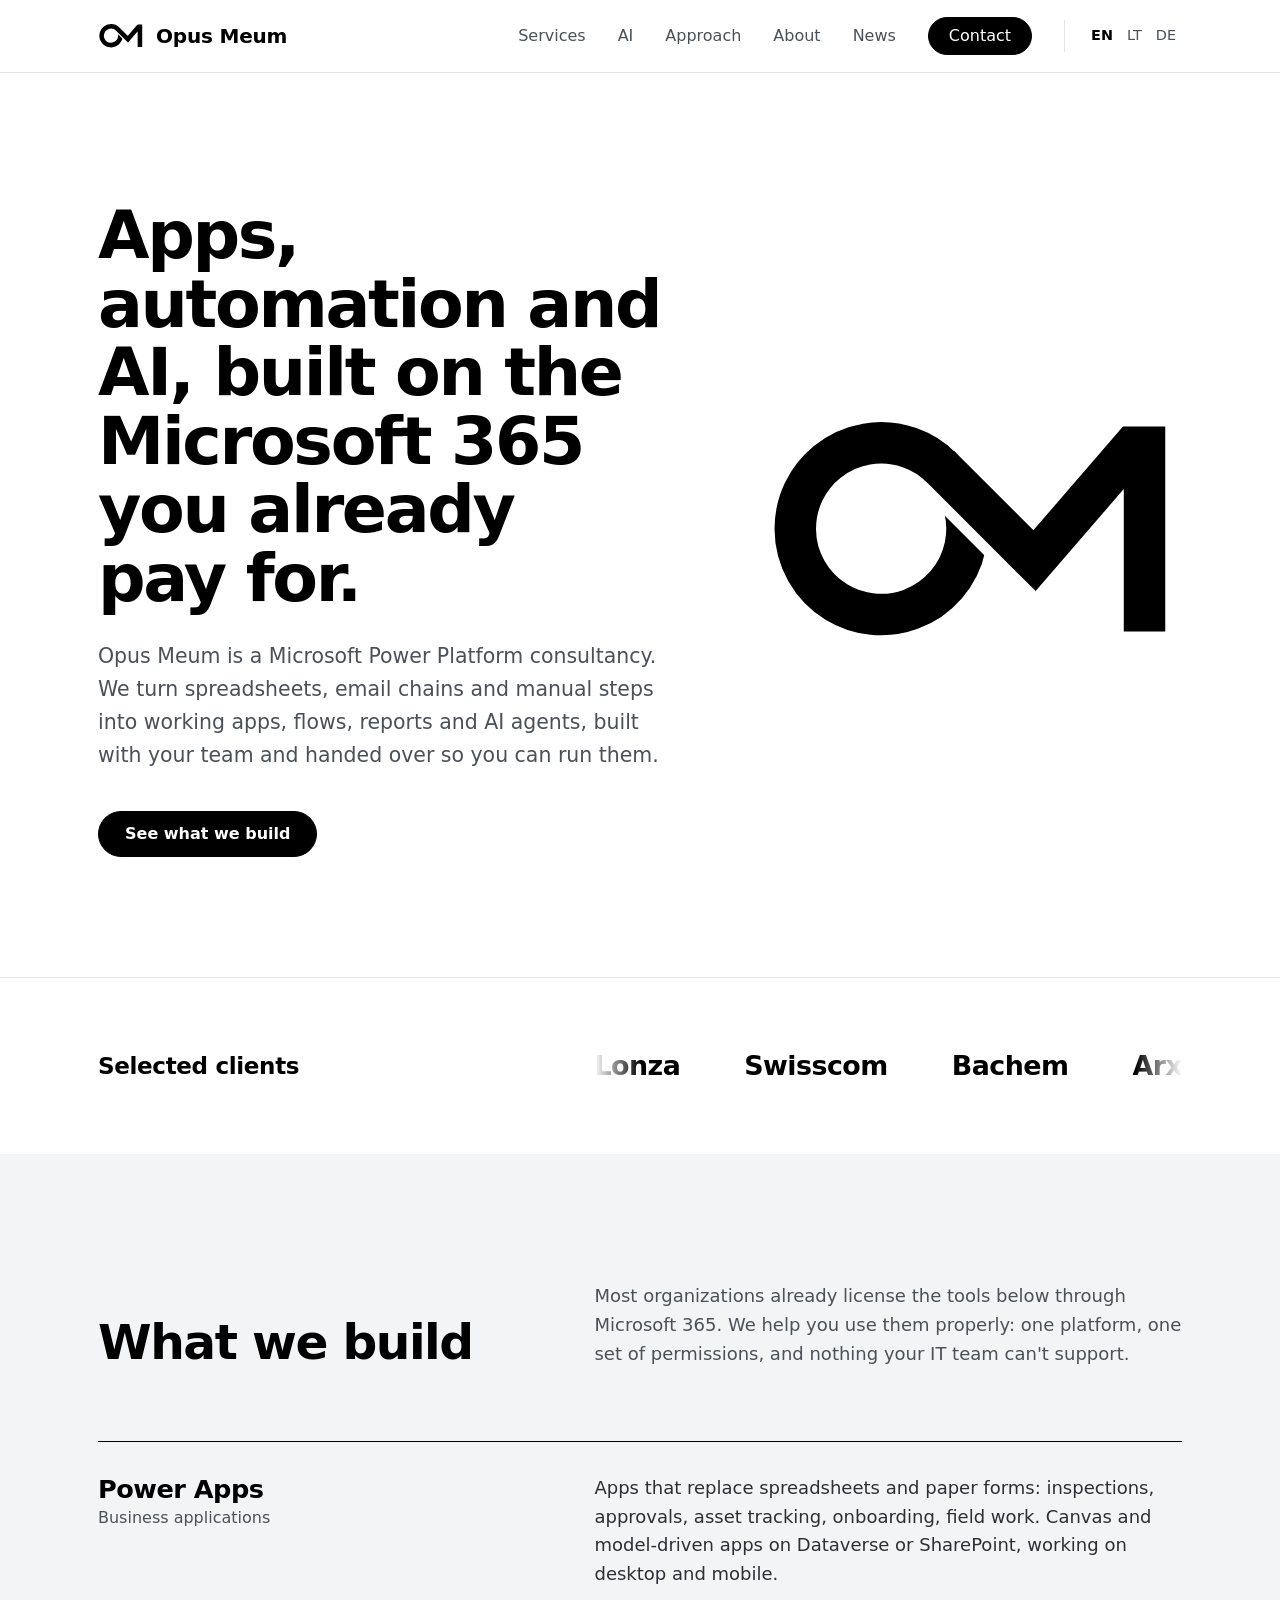
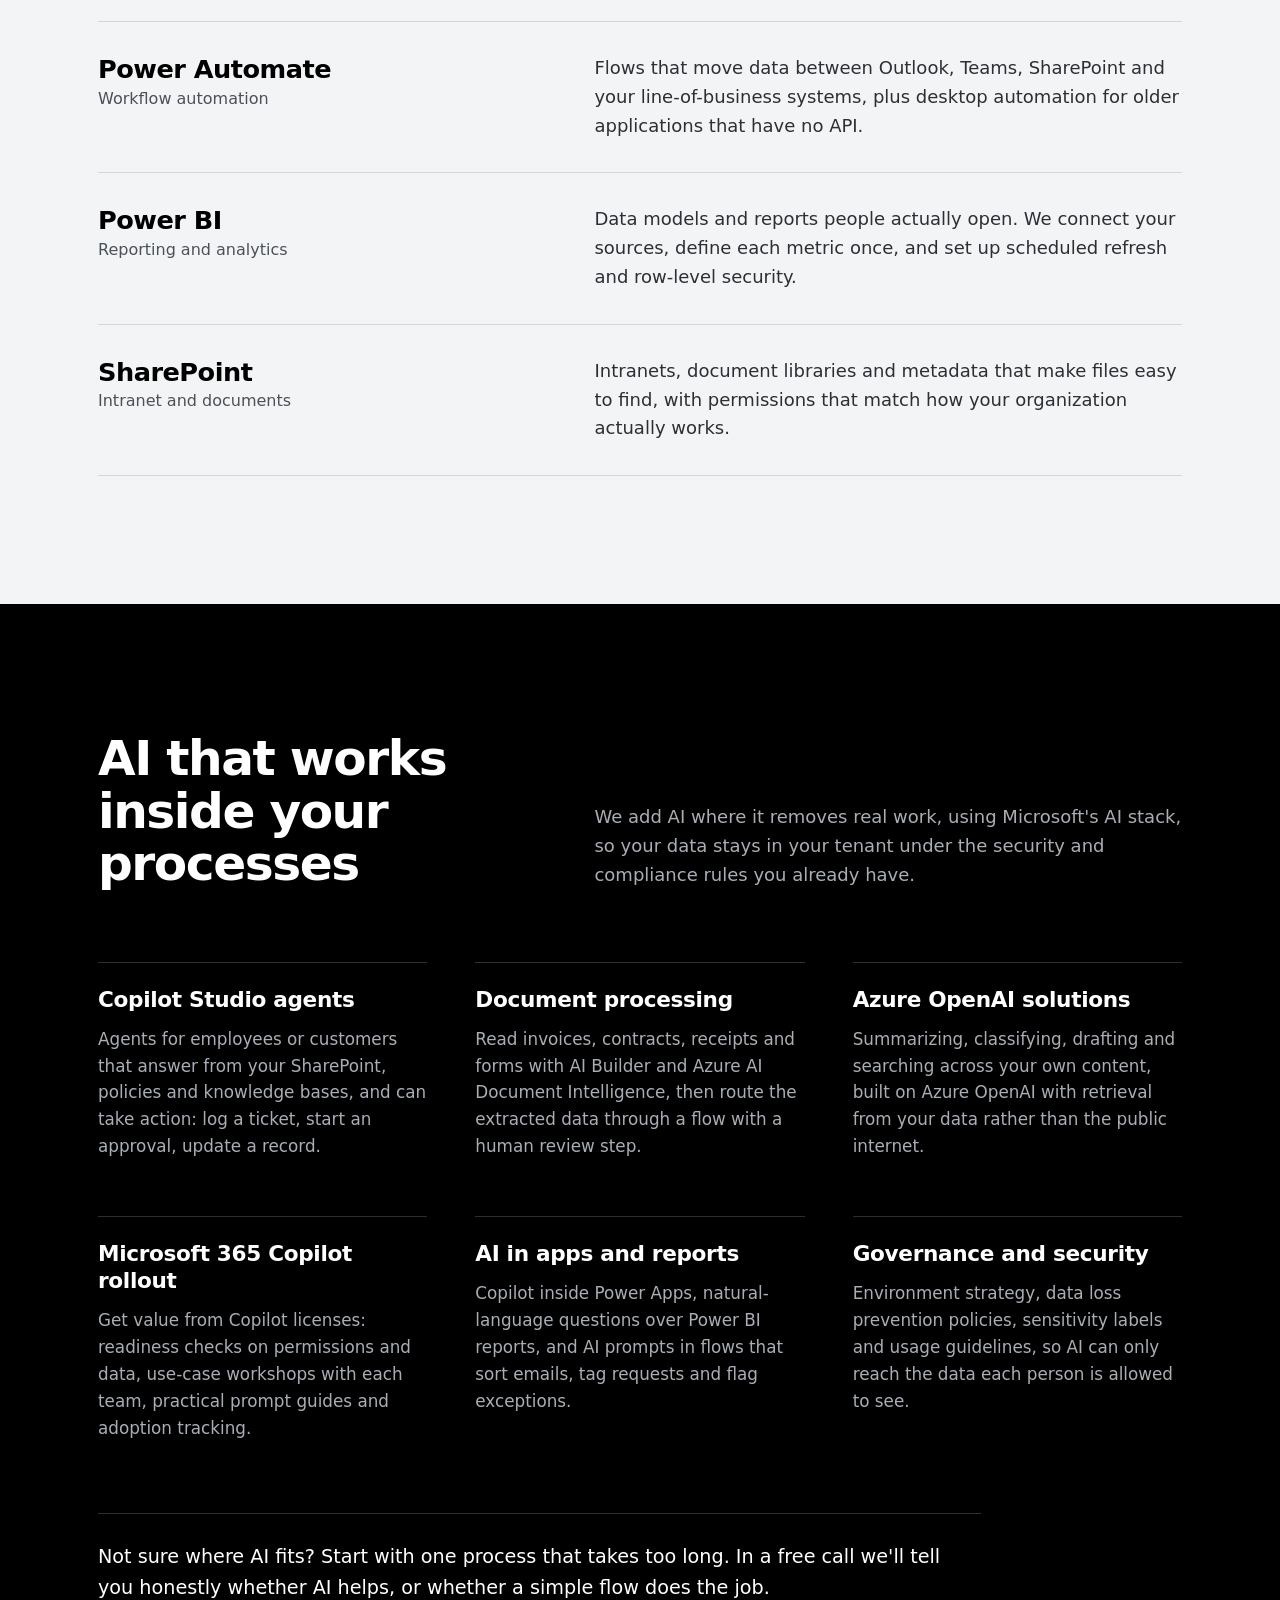
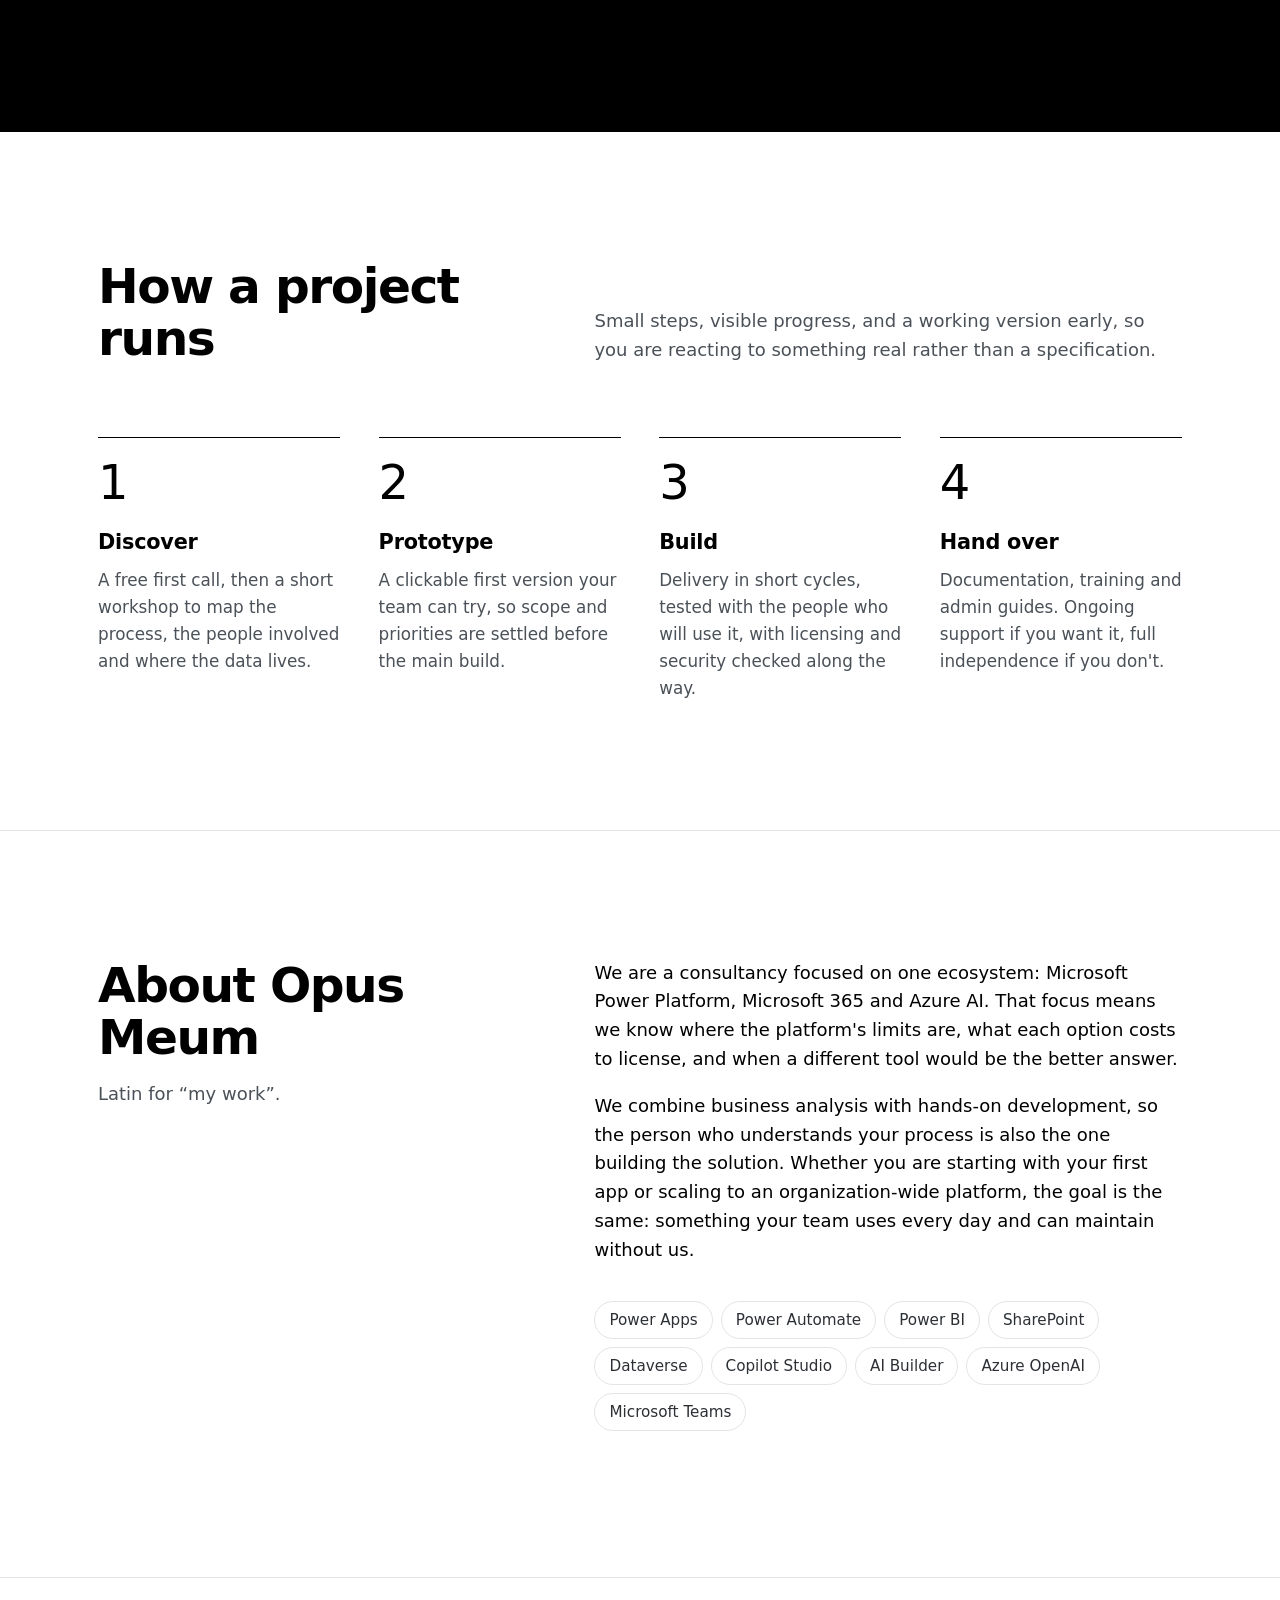
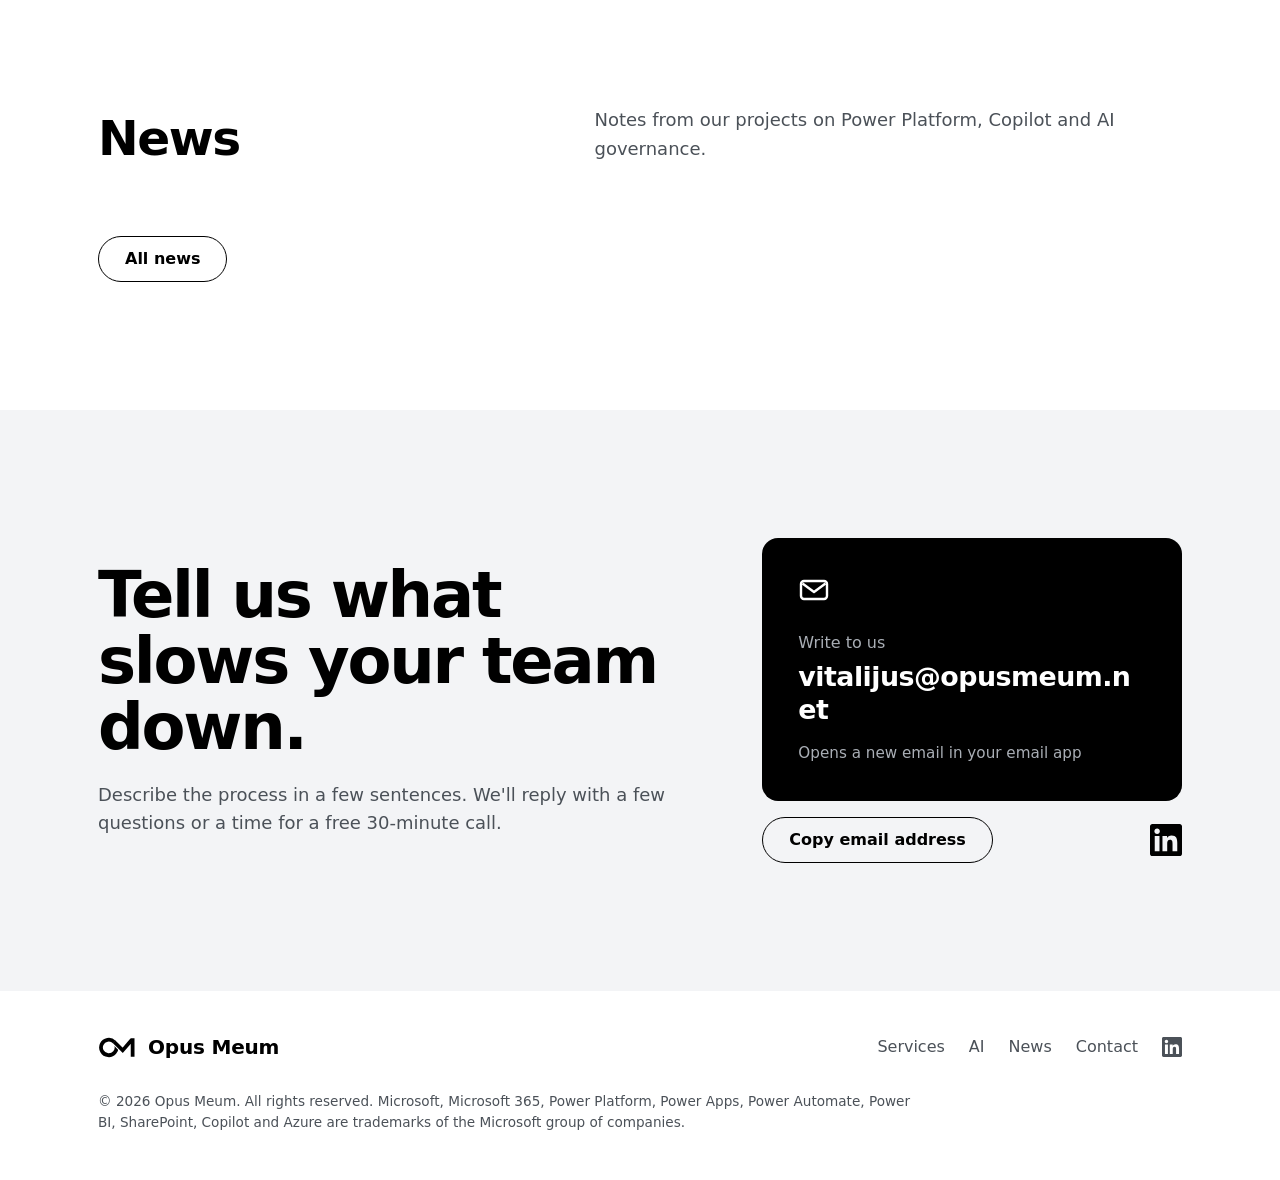
==== commit 4e3bea3a: "Replace consultation buttons with a clickable email card - Remove 'Book a free consultation' from he" ====
--- a/index.html
+++ b/index.html
@@ -68,8 +68,7 @@
           <h1>Apps, automation and AI, built on the Microsoft&nbsp;365 you already pay&nbsp;for.</h1>
           <p class="lede">Opus Meum is a Microsoft Power Platform consultancy. We turn spreadsheets, email chains and manual steps into working apps, flows, reports and AI agents, built with your team and handed over so you can run them.</p>
           <div class="actions">
-            <a class="btn btn-solid" href="#contact">Book a free consultation</a>
-            <a class="btn btn-line" href="#services">See what we build</a>
+            <a class="btn btn-solid" href="#services">See what we build</a>
           </div>
         </div>
         <div class="mark-wrap">
@@ -254,9 +253,16 @@
           <p>Describe the process in a few sentences. We'll reply with a few questions or a time for a free 30-minute call.</p>
         </div>
         <div class="contact-card">
-          <a class="email" href="mailto:vitalijus@opusmeum.net?subject=Consultation%20request">vitalijus@opusmeum.net</a>
-          <a class="btn btn-solid" href="mailto:vitalijus@opusmeum.net?subject=Consultation%20request">Book a free consultation</a>
-          <a class="social" href="https://www.linkedin.com/company/opus-meum/" target="_blank" rel="noopener" aria-label="LinkedIn" title="LinkedIn"><svg viewBox="0 0 24 24" width="24" height="24" aria-hidden="true" focusable="false"><path fill="currentColor" d="M20.447 20.452h-3.554v-5.569c0-1.328-.027-3.037-1.852-3.037-1.853 0-2.136 1.445-2.136 2.939v5.667H9.351V9h3.414v1.561h.046c.477-.9 1.637-1.85 3.37-1.85 3.601 0 4.267 2.37 4.267 5.455v6.286zM5.337 7.433c-1.144 0-2.063-.926-2.063-2.065 0-1.138.92-2.063 2.063-2.063 1.14 0 2.064.925 2.064 2.063 0 1.139-.925 2.065-2.064 2.065zm1.782 13.019H3.555V9h3.564v11.452zM22.225 0H1.771C.792 0 0 .774 0 1.729v20.542C0 23.227.792 24 1.771 24h20.451C23.2 24 24 23.227 24 22.271V1.729C24 .774 23.2 0 22.222 0h.003z"/></svg></a>
+          <a class="email-card" href="mailto:vitalijus@opusmeum.net?subject=Consultation%20request">
+            <svg class="email-icon" viewBox="0 0 32 32" width="32" height="32" aria-hidden="true" focusable="false"><rect x="3" y="7" width="26" height="18" rx="3" fill="none" stroke="currentColor" stroke-width="2.4"/><path d="M4.5 9.5 16 18l11.5-8.5" fill="none" stroke="currentColor" stroke-width="2.4" stroke-linejoin="round"/></svg>
+            <span class="email-label">Write to us</span>
+            <span class="email-address">vitalijus@opusmeum.net</span>
+            <span class="email-hint">Opens a new email in your email app</span>
+          </a>
+          <div class="contact-extra">
+            <button class="btn btn-line copy-email" type="button" data-email="vitalijus@opusmeum.net" data-done="Email address copied" aria-live="polite">Copy email address</button>
+            <a class="social" href="https://www.linkedin.com/company/opus-meum/" target="_blank" rel="noopener" aria-label="LinkedIn" title="LinkedIn"><svg viewBox="0 0 24 24" width="24" height="24" aria-hidden="true" focusable="false"><path fill="currentColor" d="M20.447 20.452h-3.554v-5.569c0-1.328-.027-3.037-1.852-3.037-1.853 0-2.136 1.445-2.136 2.939v5.667H9.351V9h3.414v1.561h.046c.477-.9 1.637-1.85 3.37-1.85 3.601 0 4.267 2.37 4.267 5.455v6.286zM5.337 7.433c-1.144 0-2.063-.926-2.063-2.065 0-1.138.92-2.063 2.063-2.063 1.14 0 2.064.925 2.064 2.063 0 1.139-.925 2.065-2.064 2.065zm1.782 13.019H3.555V9h3.564v11.452zM22.225 0H1.771C.792 0 0 .774 0 1.729v20.542C0 23.227.792 24 1.771 24h20.451C23.2 24 24 23.227 24 22.271V1.729C24 .774 23.2 0 22.222 0h.003z"/></svg></a>
+          </div>
         </div>
       </div>
     </section>
--- a/styles.css
+++ b/styles.css
@@ -151,8 +151,23 @@
 .contact .wrap { display: grid; grid-template-columns: 7fr 5fr; gap: clamp(32px, 6vw, 80px); align-items: center; }
 .contact h2 { font-size: clamp(2.4rem, 5vw, 4rem); line-height: 1.03; font-weight: 600; letter-spacing: -0.035em; max-width: 14ch; }
 .contact p { margin-top: 20px; color: var(--graphite); max-width: 32em; }
-.contact-card { display: flex; flex-direction: column; gap: 20px; align-items: flex-start; }
-.email { font-size: clamp(1.4rem, 2.6vw, 2rem); font-weight: 600; letter-spacing: -0.02em; text-decoration-thickness: 2px; text-underline-offset: 6px; word-break: break-all; }
+.contact-card { display: flex; flex-direction: column; gap: 16px; }
+.email-card {
+  display: flex; flex-direction: column; gap: 4px;
+  padding: clamp(24px, 3vw, 36px); border-radius: 16px;
+  background: var(--ink); color: var(--paper); text-decoration: none;
+  transition: background-color .15s, transform .15s;
+}
+.email-card:hover { background: #24272c; }
+.email-card:active { transform: scale(.99); }
+.email-card:focus-visible { outline: 3px solid var(--ink); outline-offset: 4px; }
+.email-icon { width: 32px; height: 32px; margin-bottom: 20px; }
+.email-label { color: var(--night-muted); font-weight: 500; font-size: 1rem; }
+.email-address { font-size: clamp(1.3rem, 2.1vw, 1.7rem); font-weight: 600; letter-spacing: -0.02em; line-height: 1.25; overflow-wrap: anywhere; }
+.email-hint { margin-top: 10px; color: var(--night-muted); font-size: .95rem; }
+.contact-extra { display: flex; align-items: center; justify-content: space-between; gap: 16px; }
+.copy-email { cursor: pointer; }
+.copy-email[hidden] { display: none; }
 
 /* News */
 .news { border-top: 1px solid var(--rule); }
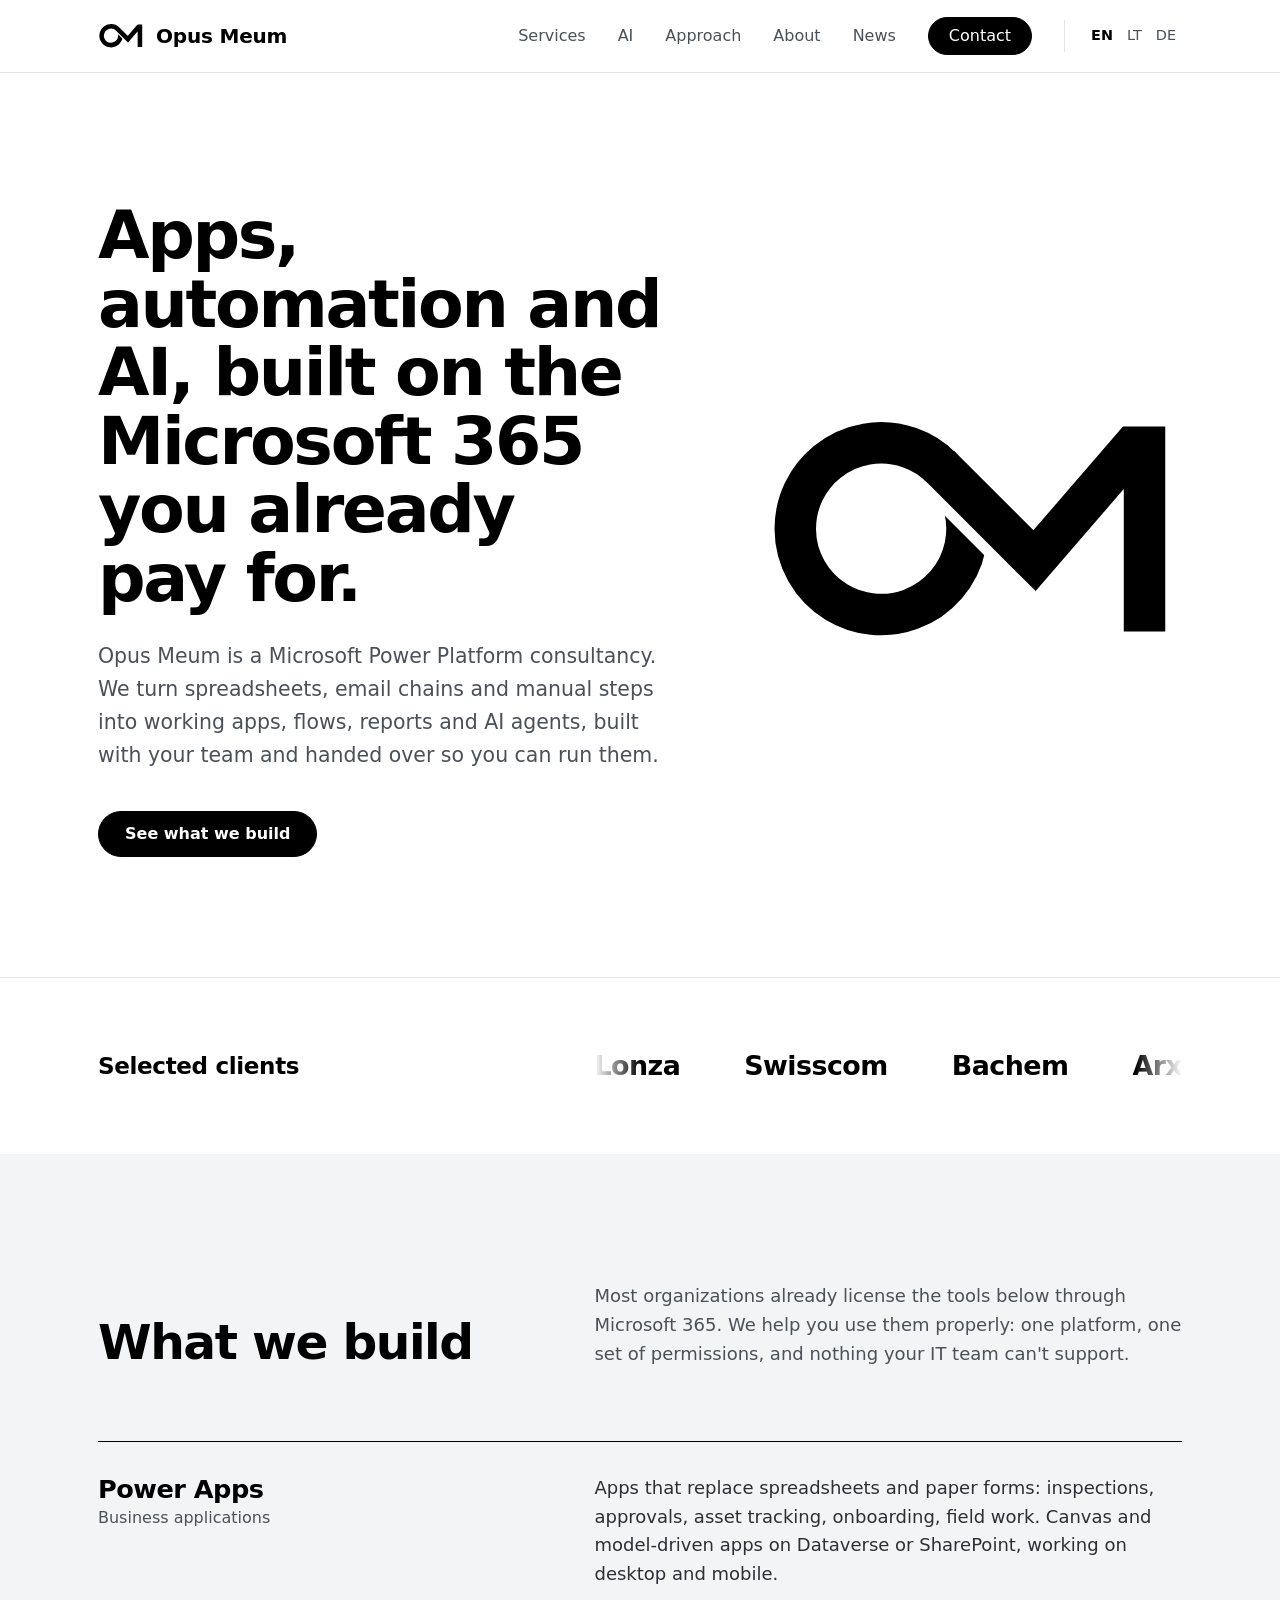
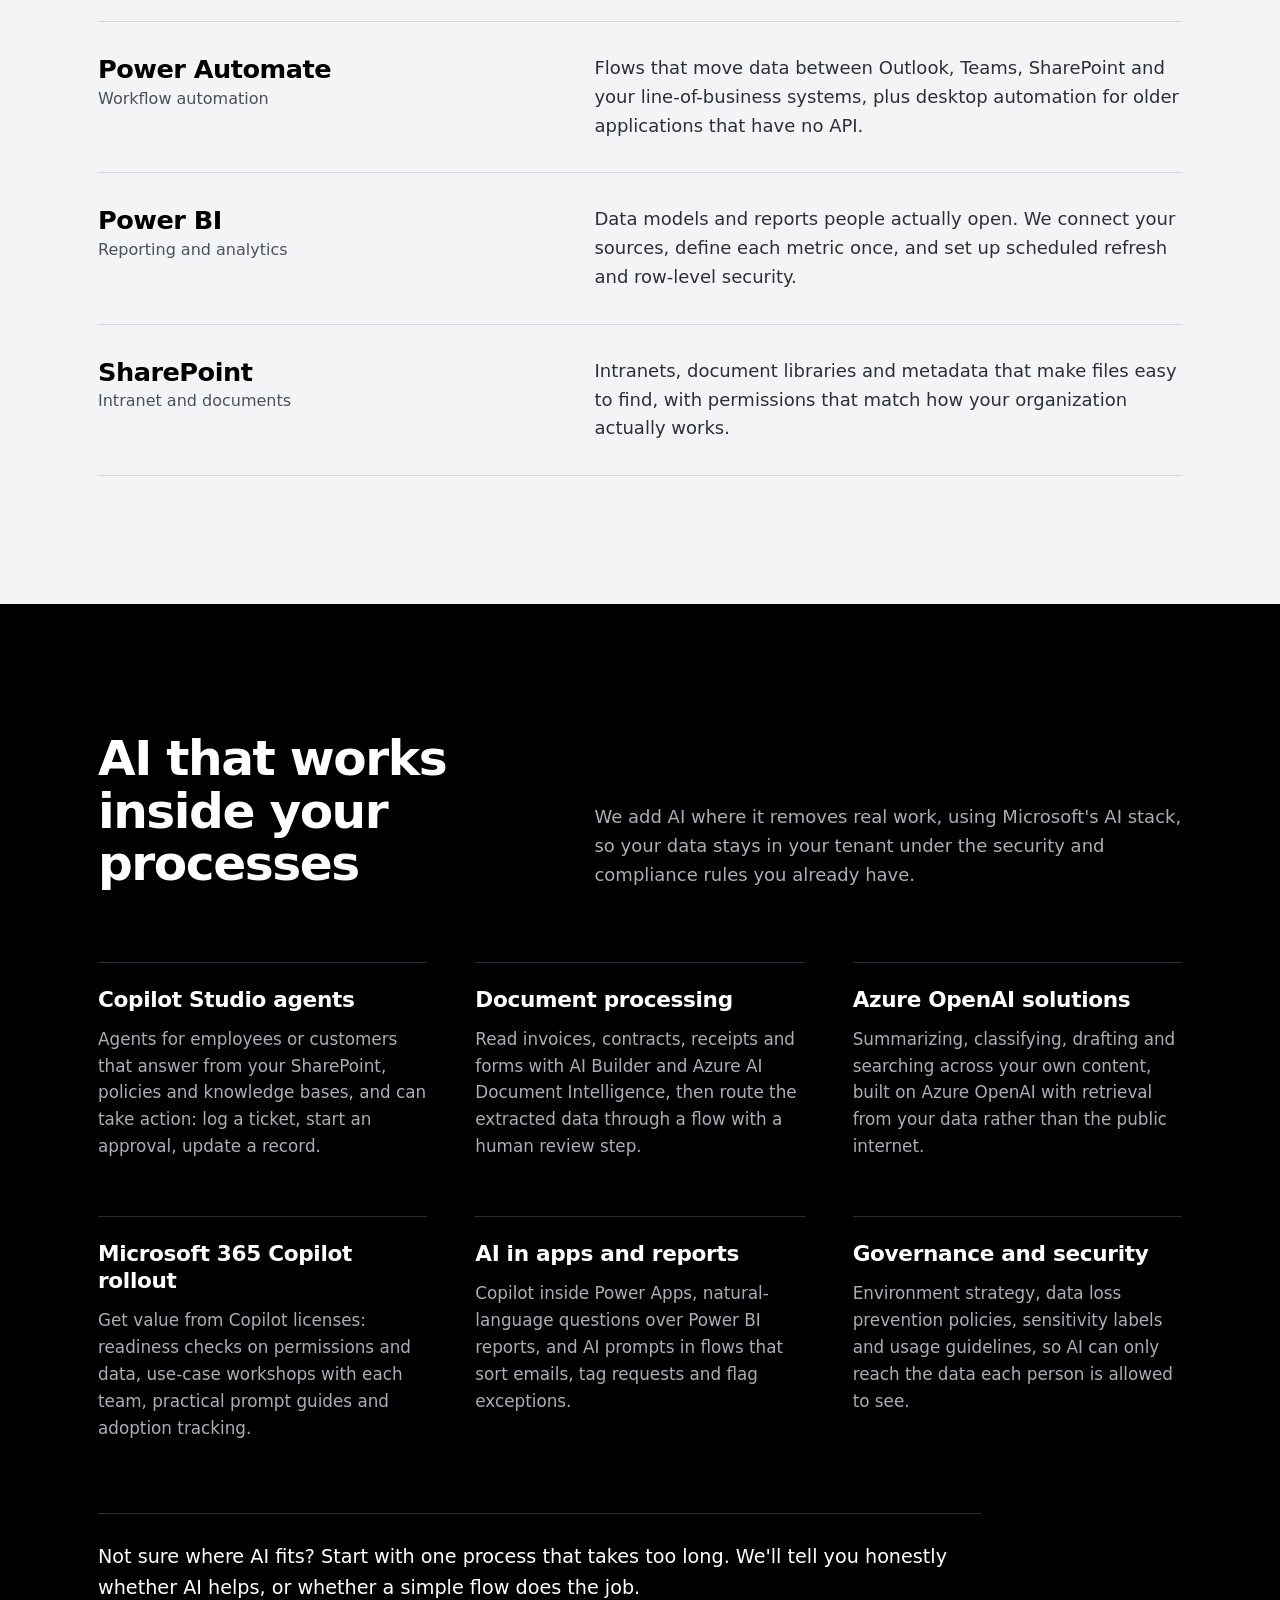
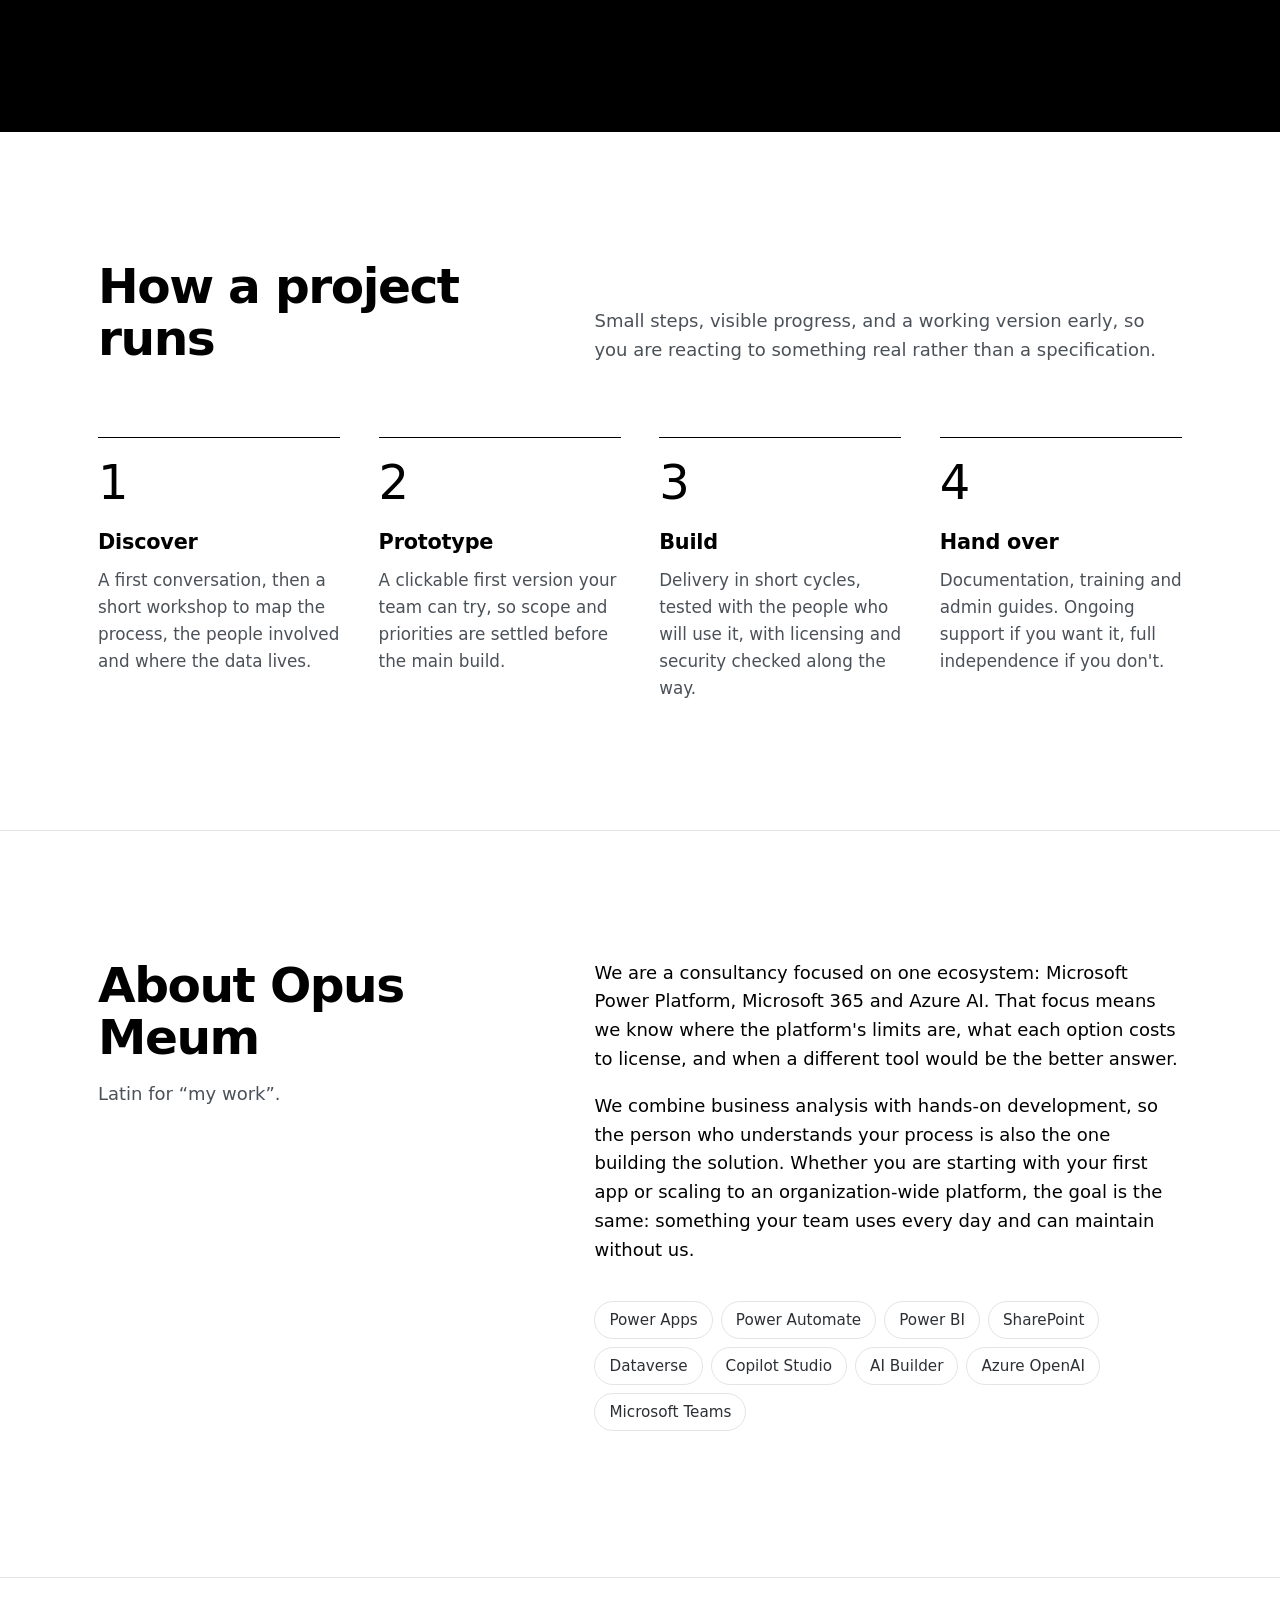
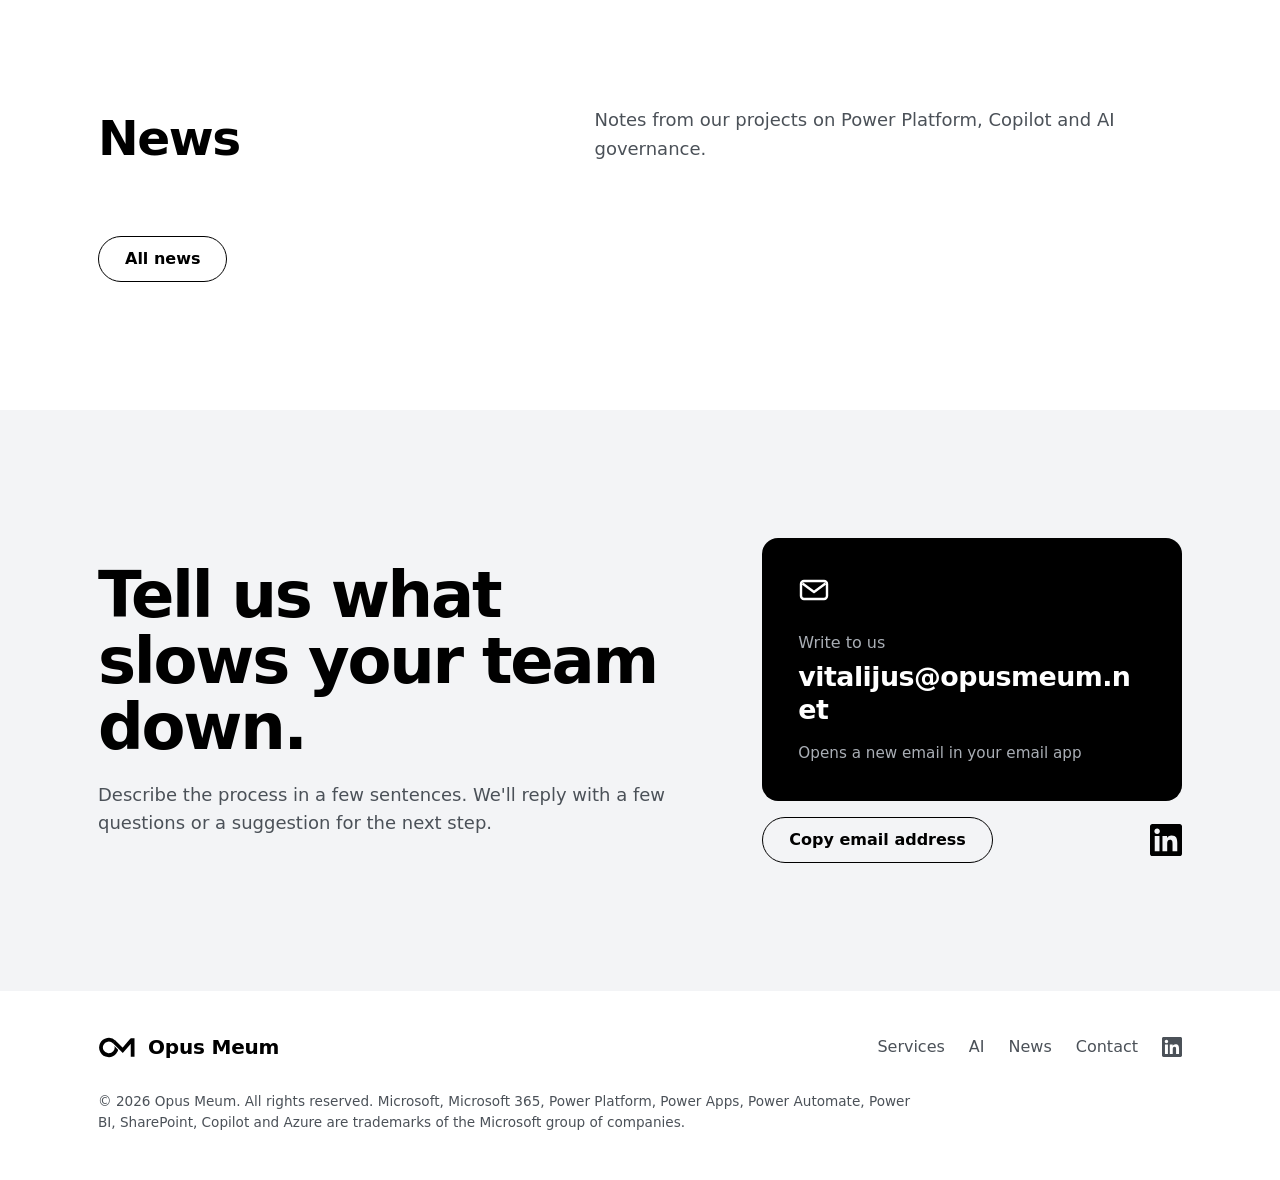
==== commit cc484b53: "Remove mentions of a free call from the homepage AI note, the Discover step and the contact text, in" ====
--- a/index.html
+++ b/index.html
@@ -186,7 +186,7 @@
             <p>Environment strategy, data loss prevention policies, sensitivity labels and usage guidelines, so AI can only reach the data each person is allowed to see.</p>
           </div>
         </div>
-        <p class="ai-note">Not sure where AI fits? Start with one process that takes too long. In a free call we'll tell you honestly whether AI helps, or whether a simple flow does the job.</p>
+        <p class="ai-note">Not sure where AI fits? Start with one process that takes too long. We'll tell you honestly whether AI helps, or whether a simple flow does the job.</p>
       </div>
     </section>
 
@@ -199,7 +199,7 @@
         <ol class="steps">
           <li>
             <h3>Discover</h3>
-            <p>A free first call, then a short workshop to map the process, the people involved and where the data lives.</p>
+            <p>A first conversation, then a short workshop to map the process, the people involved and where the data lives.</p>
           </li>
           <li>
             <h3>Prototype</h3>
@@ -250,7 +250,7 @@
       <div class="wrap">
         <div>
           <h2>Tell us what slows your team down.</h2>
-          <p>Describe the process in a few sentences. We'll reply with a few questions or a time for a free 30-minute call.</p>
+          <p>Describe the process in a few sentences. We'll reply with a few questions or a suggestion for the next step.</p>
         </div>
         <div class="contact-card">
           <a class="email-card" href="mailto:vitalijus@opusmeum.net?subject=Consultation%20request">
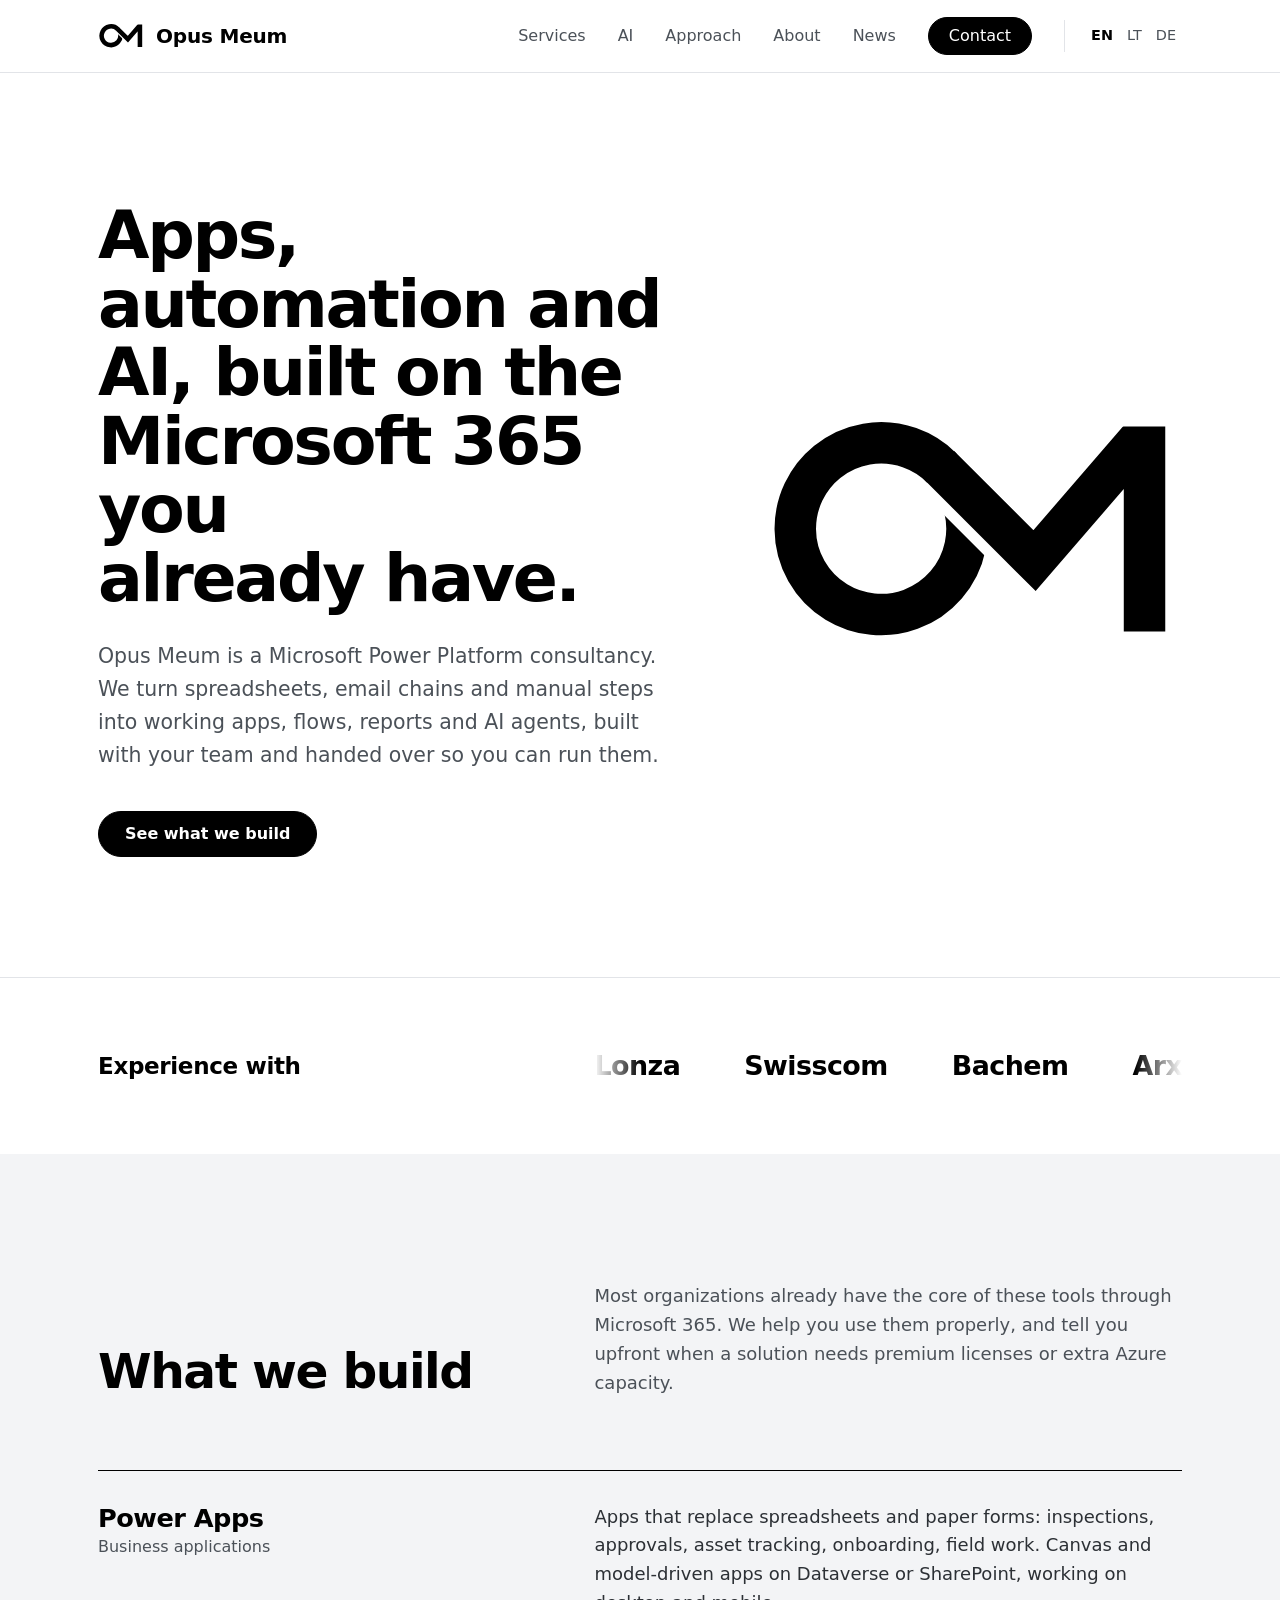
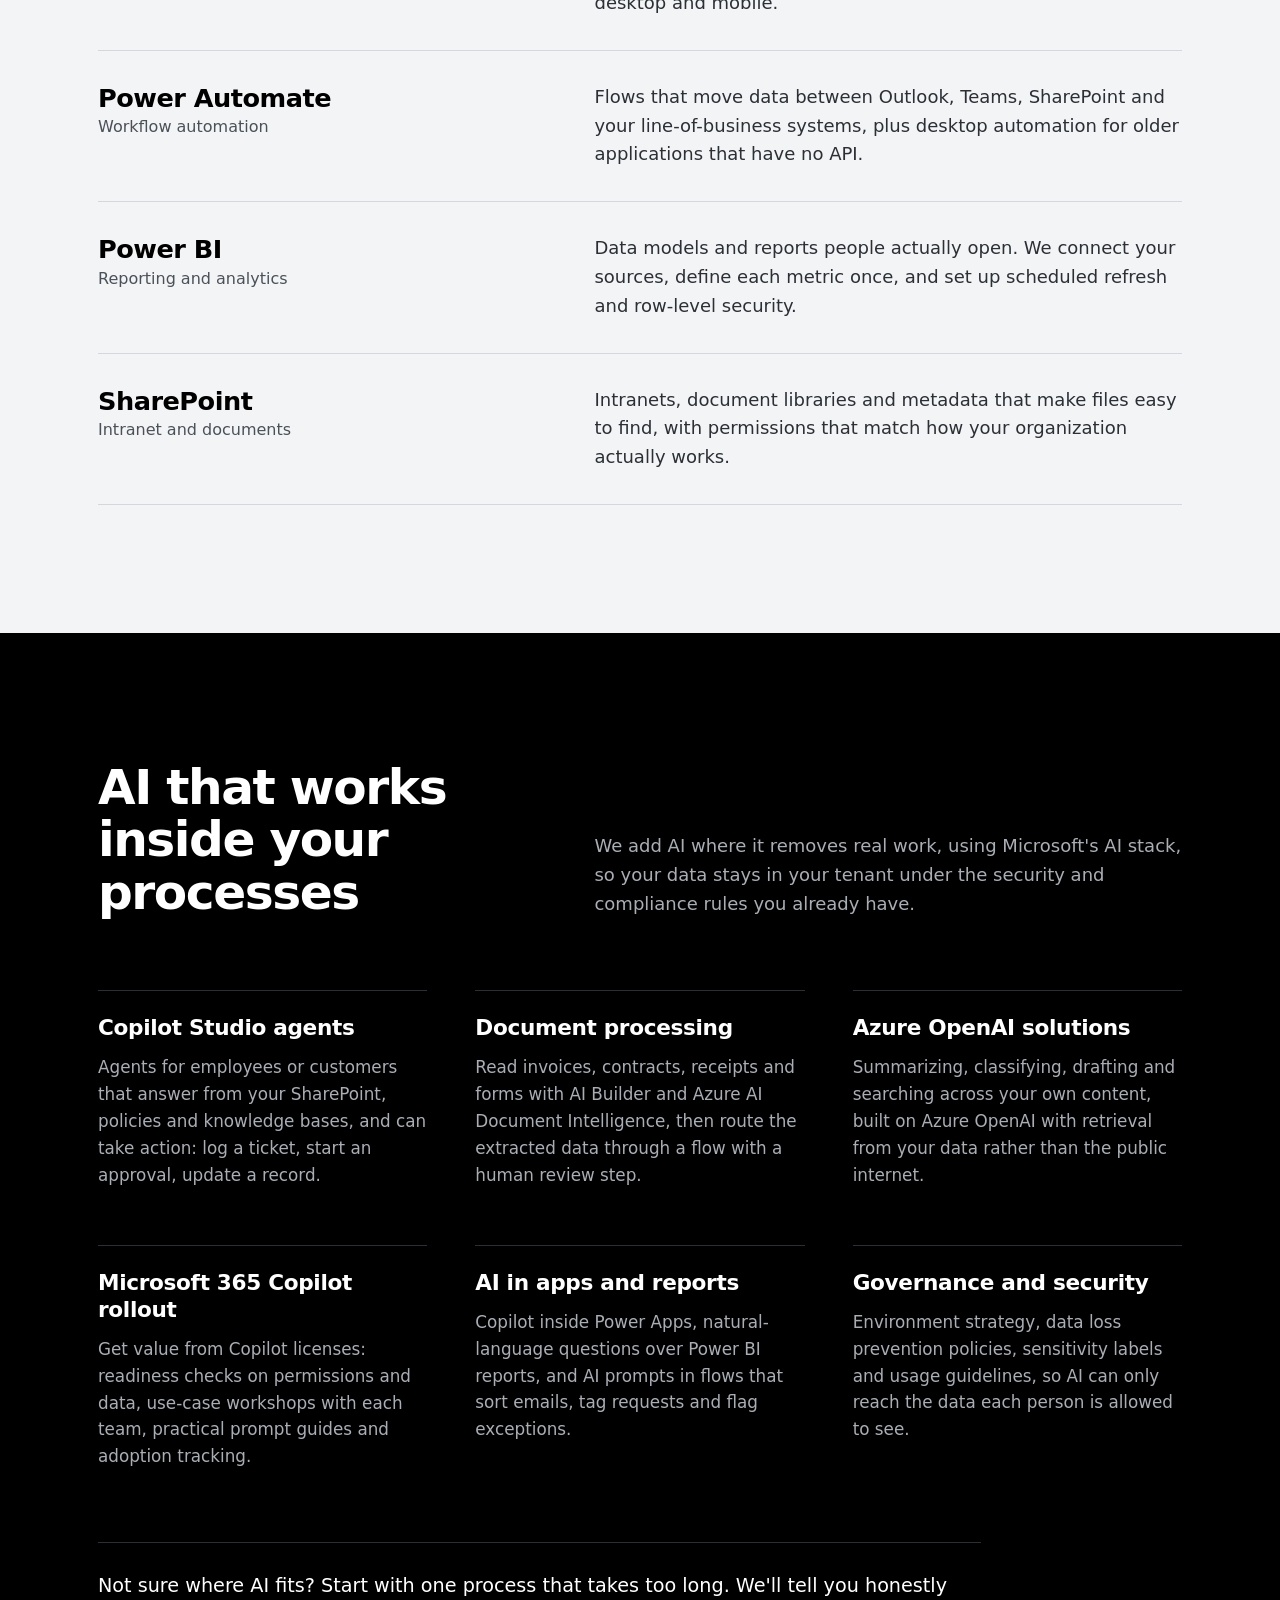
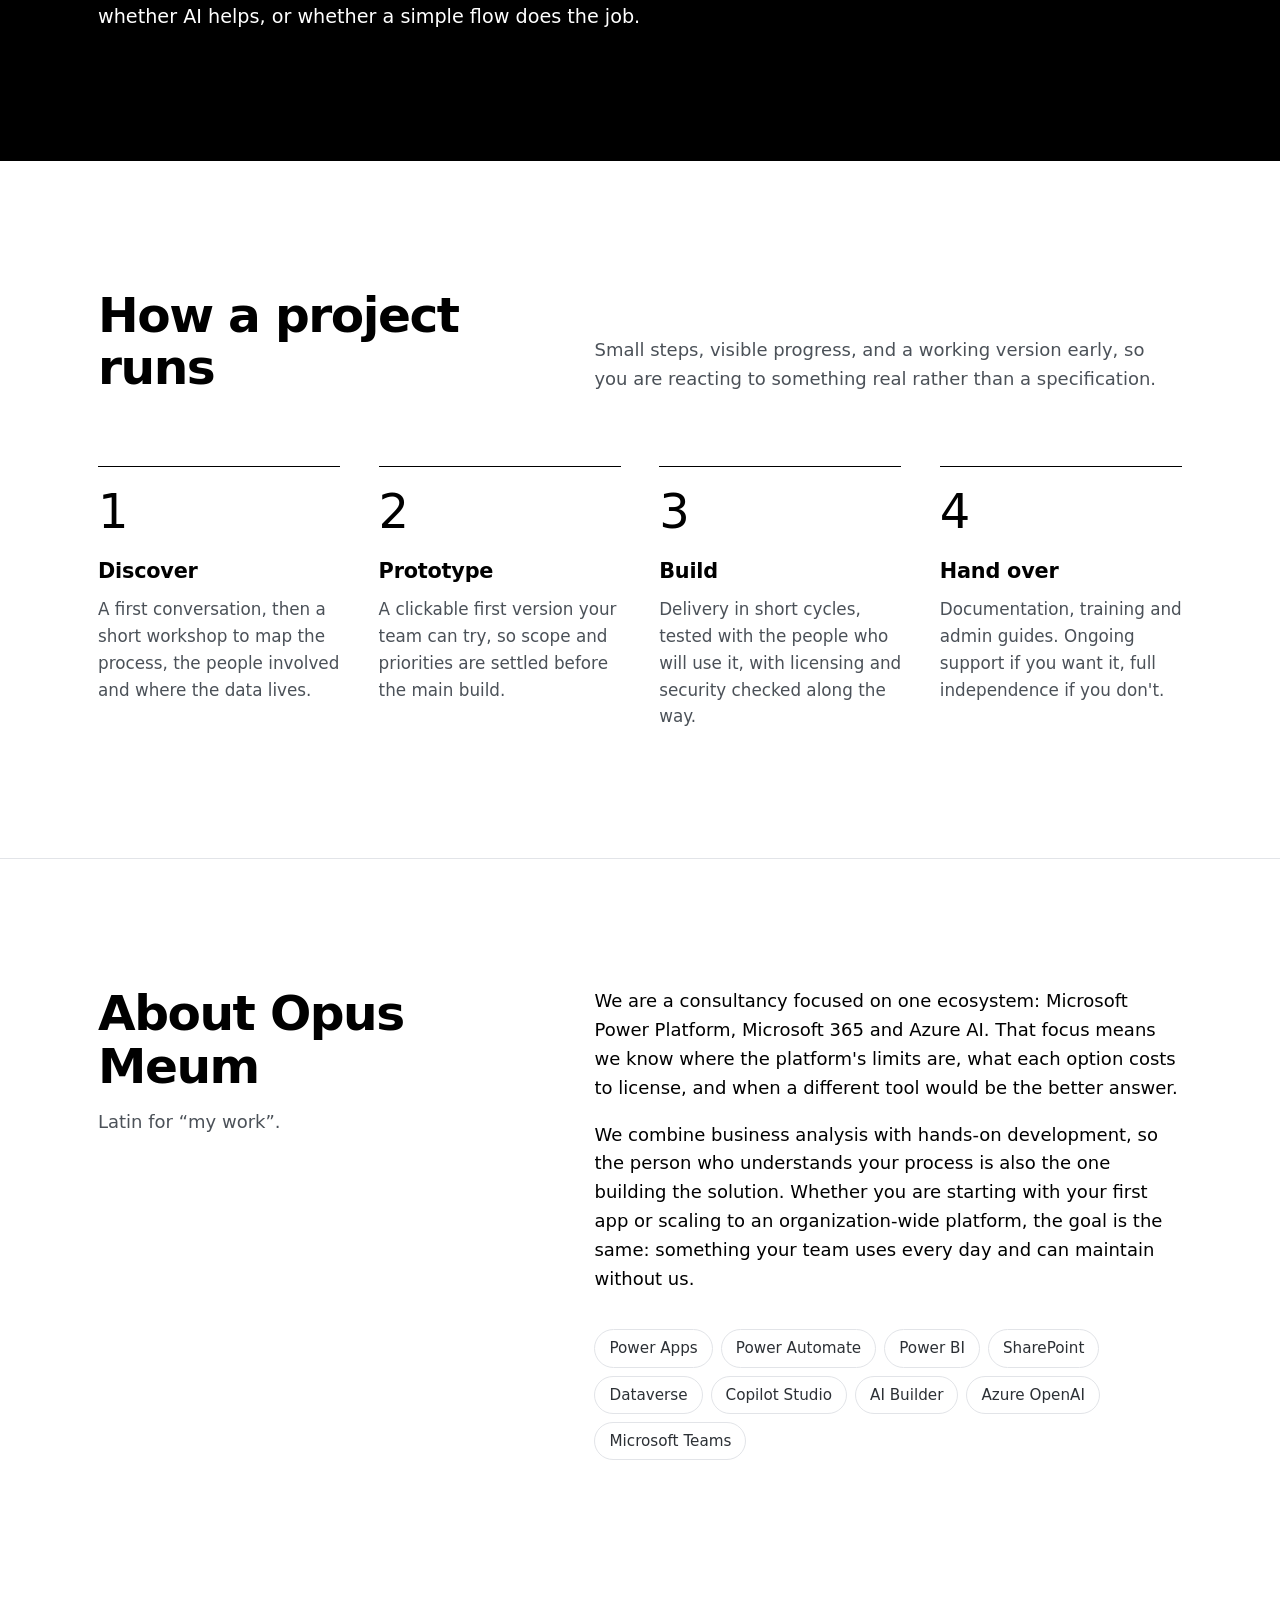
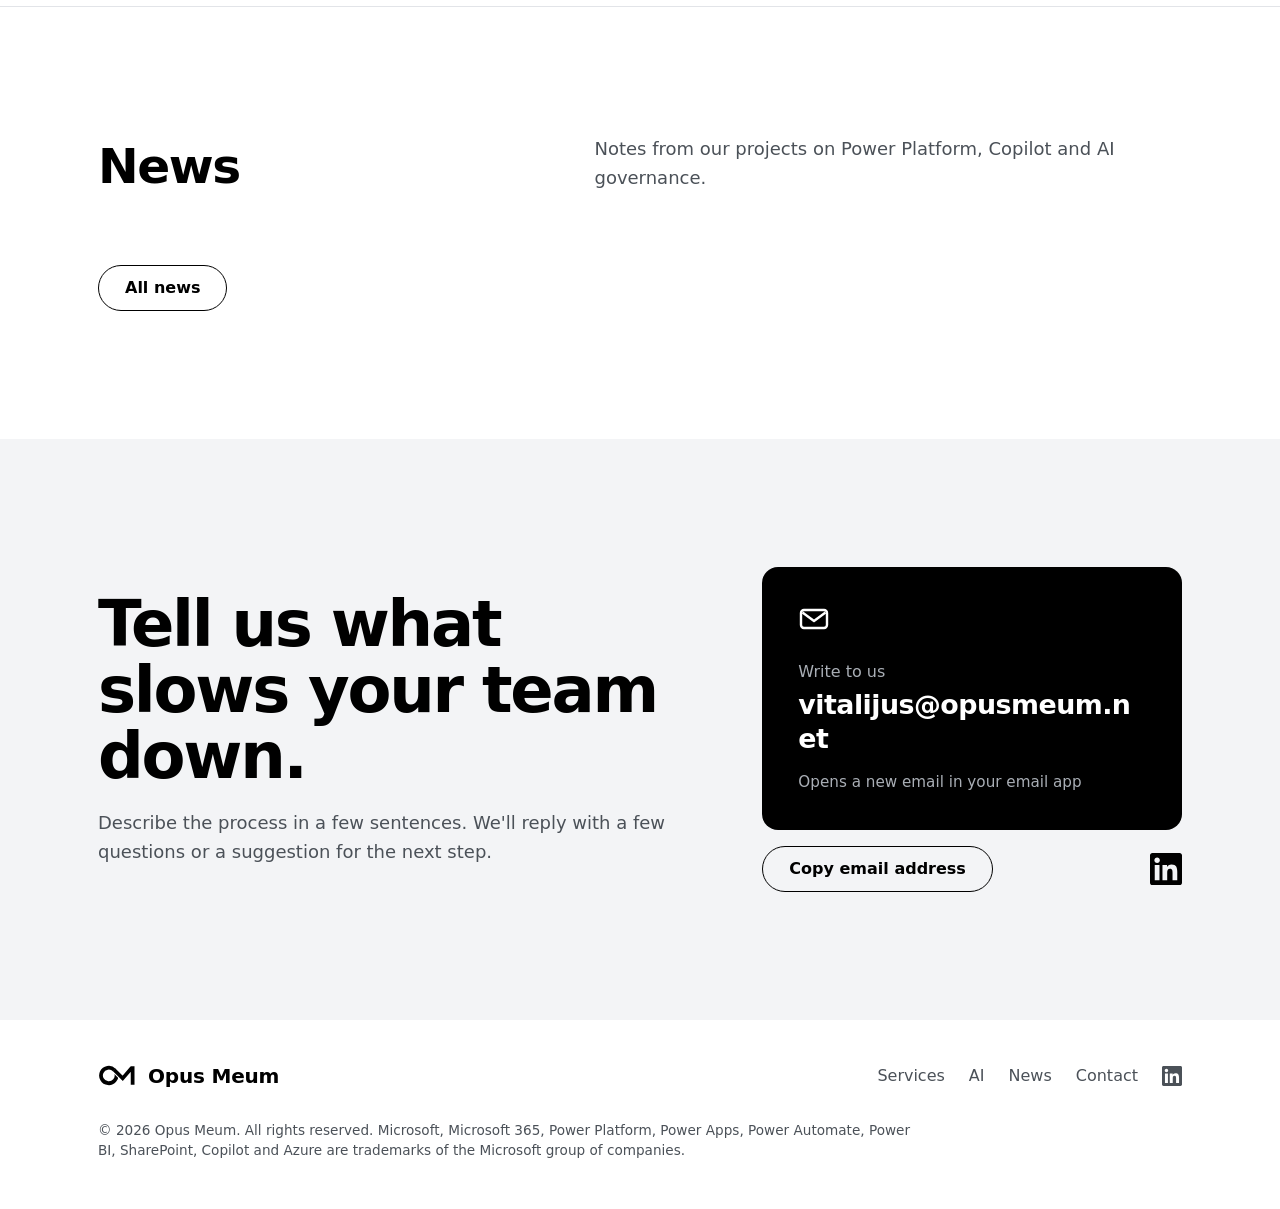
==== commit ea6fb325: "Accurate licensing language and client reference wording - Headline: 'the Microsoft 365 you already " ====
--- a/index.html
+++ b/index.html
@@ -8,7 +8,7 @@
   <title>Opus Meum | Power Platform and AI consultancy</title>
   <meta name="description" content="Opus Meum builds business apps, automation, reporting and AI agents on Microsoft Power Platform, Microsoft 365 and Azure AI.">
   <meta property="og:title" content="Opus Meum | Power Platform and AI consultancy">
-  <meta property="og:description" content="Apps, automation and AI, built on the Microsoft 365 you already pay for.">
+  <meta property="og:description" content="Apps, automation and AI, built on the Microsoft 365 you already have.">
   <meta property="og:type" content="website">
   <meta property="og:locale" content="en_GB">
   <meta property="og:url" content="https://opusmeum.net/">
@@ -65,7 +65,7 @@
     <section class="hero" id="top">
       <div class="wrap">
         <div>
-          <h1>Apps, automation and AI, built on the Microsoft&nbsp;365 you already pay&nbsp;for.</h1>
+          <h1>Apps, automation and AI, built on the Microsoft&nbsp;365 you already&nbsp;have.</h1>
           <p class="lede">Opus Meum is a Microsoft Power Platform consultancy. We turn spreadsheets, email chains and manual steps into working apps, flows, reports and AI agents, built with your team and handed over so you can run them.</p>
           <div class="actions">
             <a class="btn btn-solid" href="#services">See what we build</a>
@@ -89,7 +89,7 @@
 
     <section class="clients" id="clients" aria-labelledby="clients-title">
       <div class="wrap">
-        <h2 id="clients-title">Selected clients</h2>
+        <h2 id="clients-title">Experience with</h2>
         <div class="marquee">
           <ul class="client-track">
             <li><span class="client-name">Lonza</span></li>
@@ -131,7 +131,7 @@
       <div class="wrap">
         <div class="section-head">
           <h2>What we build</h2>
-          <p>Most organizations already license the tools below through Microsoft 365. We help you use them properly: one platform, one set of permissions, and nothing your IT team can't support.</p>
+          <p>Most organizations already have the core of these tools through Microsoft 365. We help you use them properly, and tell you upfront when a solution needs premium licenses or extra Azure capacity.</p>
         </div>
         <ul class="service-list">
           <li>
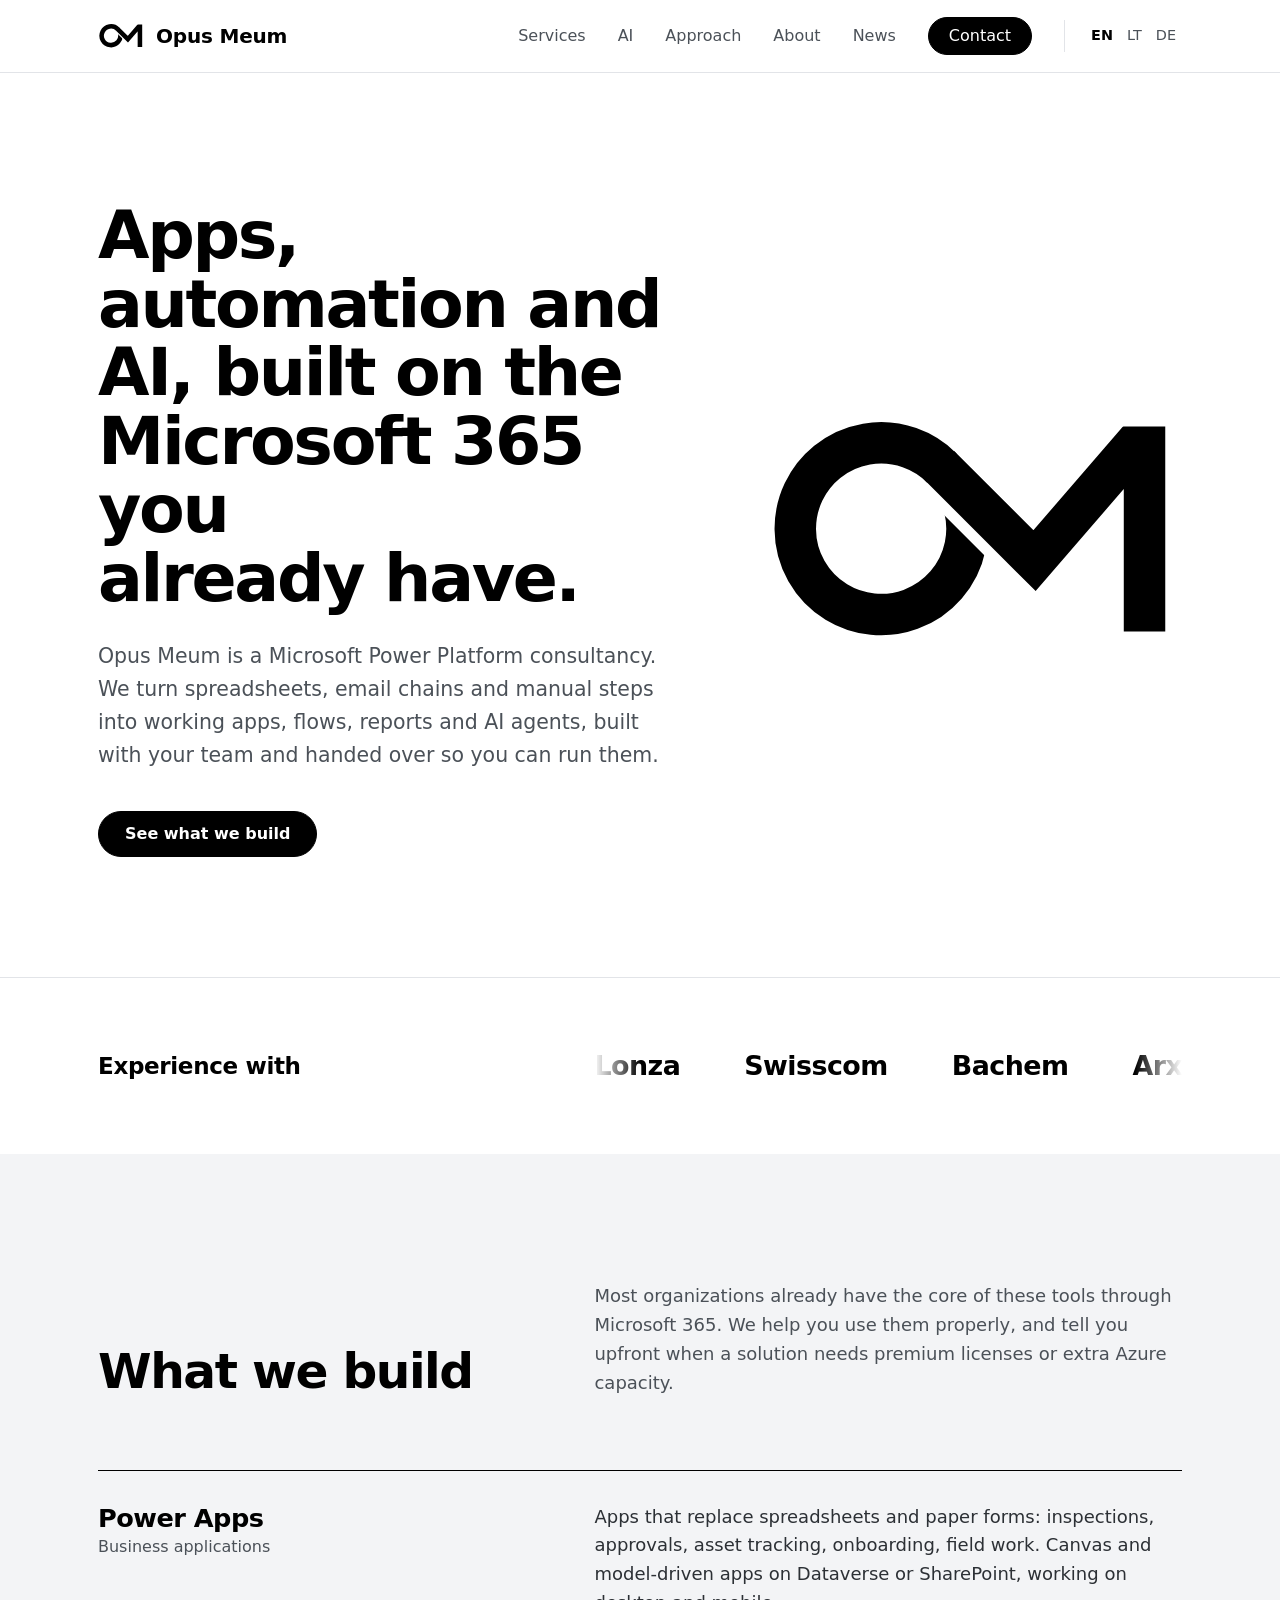
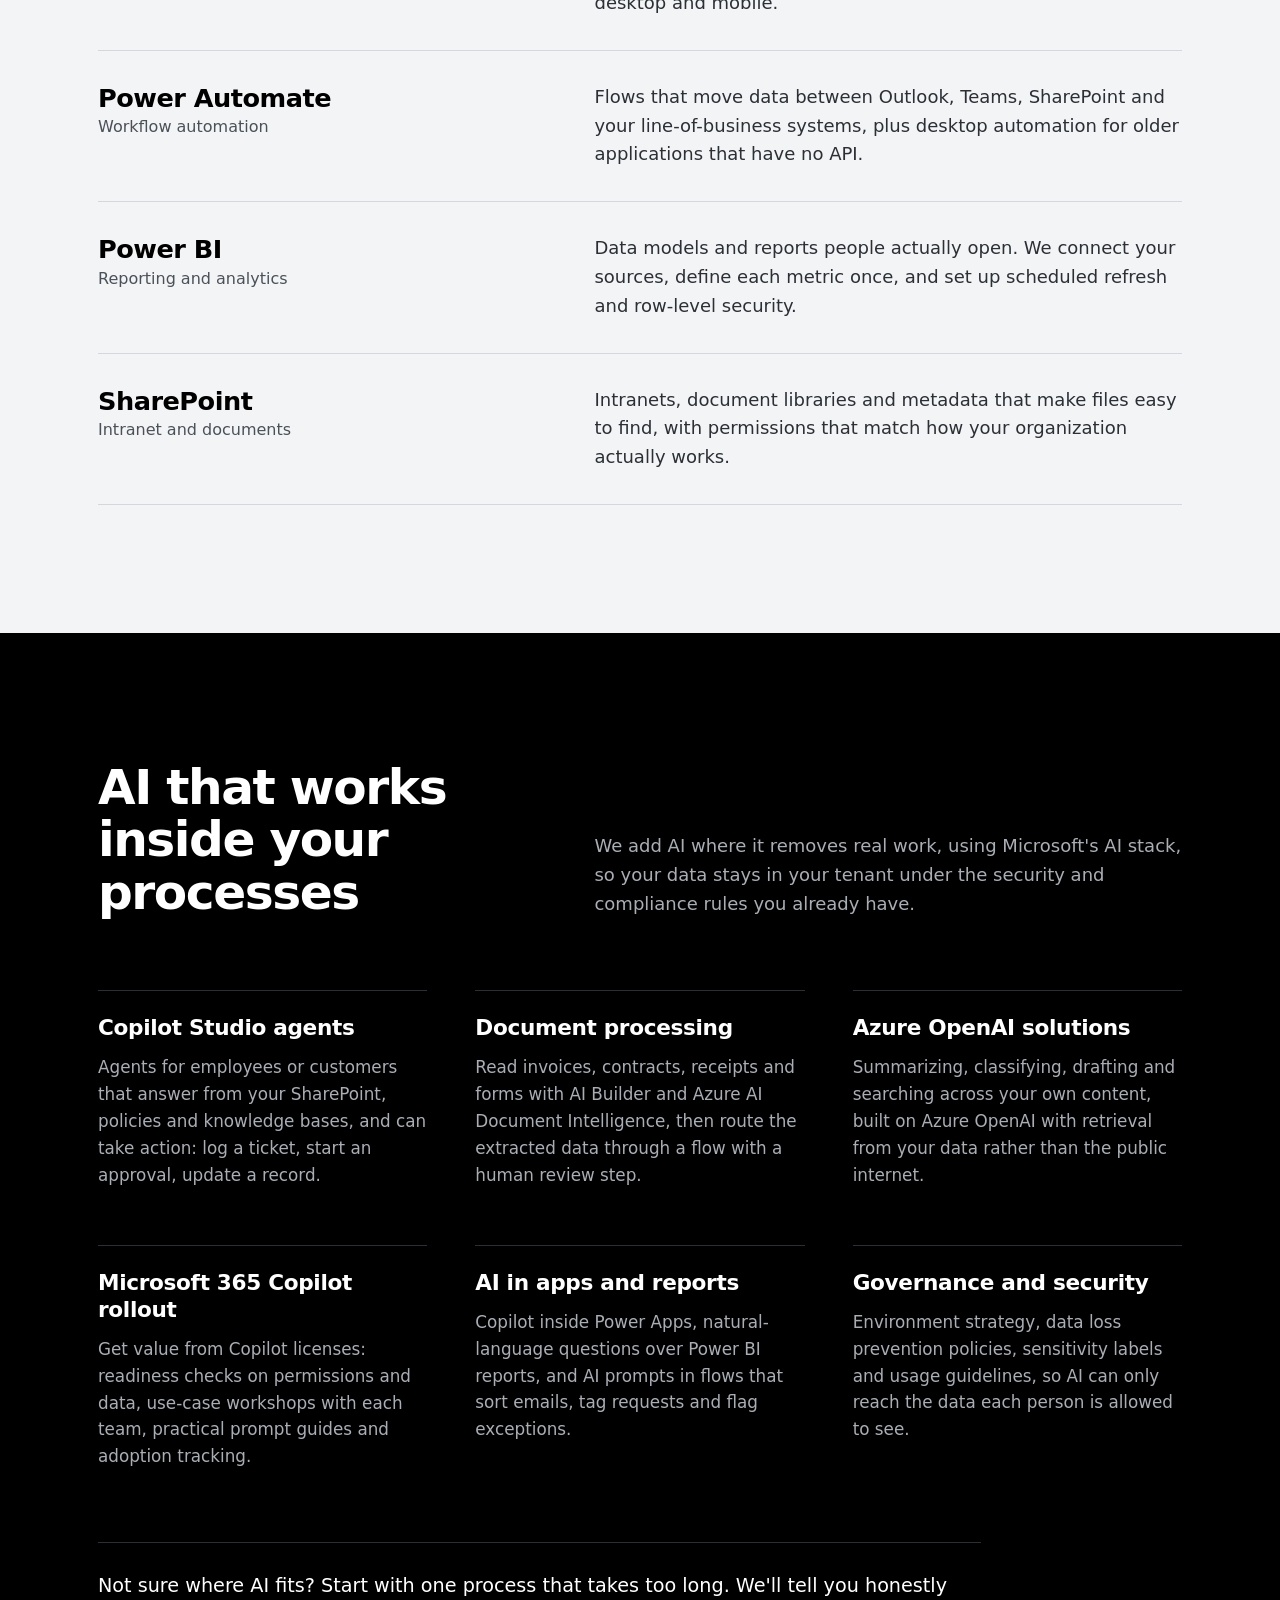
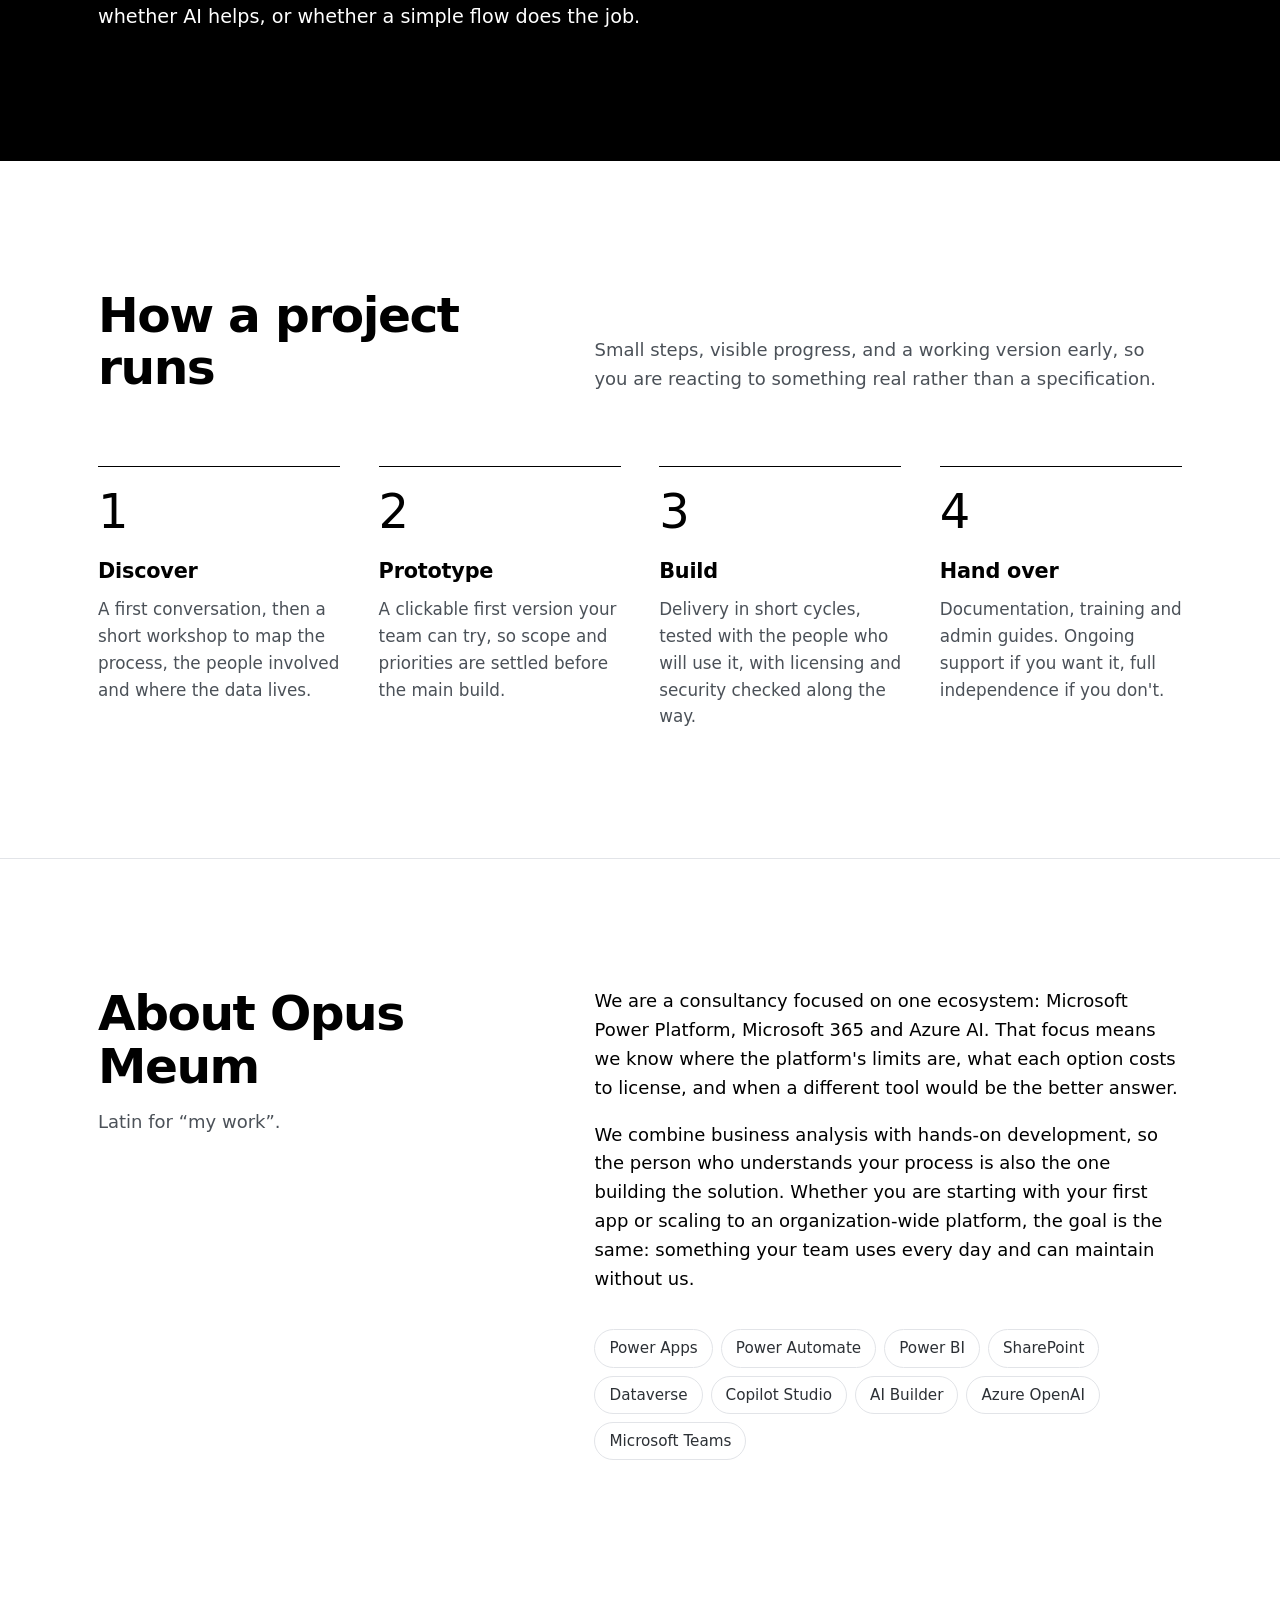
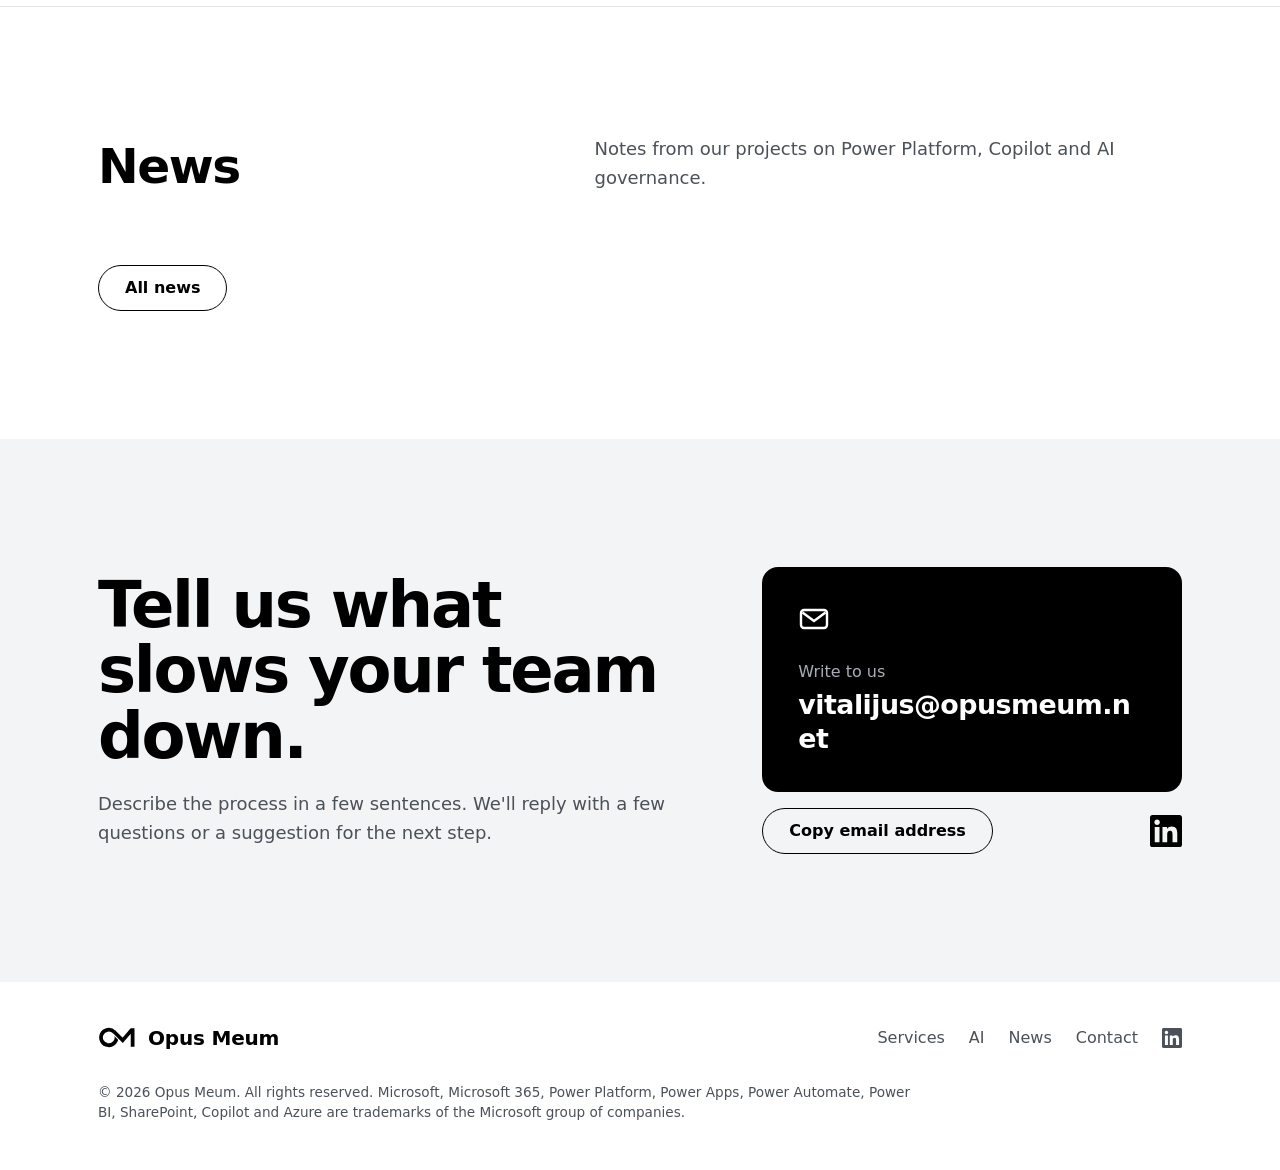
==== commit 17605128: "Remove 'opens a new email' hint from the email card Co-Authored-By: Claude Opus 5.5 <noreply@anthrop" ====
--- a/index.html
+++ b/index.html
@@ -257,7 +257,6 @@
             <svg class="email-icon" viewBox="0 0 32 32" width="32" height="32" aria-hidden="true" focusable="false"><rect x="3" y="7" width="26" height="18" rx="3" fill="none" stroke="currentColor" stroke-width="2.4"/><path d="M4.5 9.5 16 18l11.5-8.5" fill="none" stroke="currentColor" stroke-width="2.4" stroke-linejoin="round"/></svg>
             <span class="email-label">Write to us</span>
             <span class="email-address">vitalijus@opusmeum.net</span>
-            <span class="email-hint">Opens a new email in your email app</span>
           </a>
           <div class="contact-extra">
             <button class="btn btn-line copy-email" type="button" data-email="vitalijus@opusmeum.net" data-done="Email address copied" aria-live="polite">Copy email address</button>
--- a/styles.css
+++ b/styles.css
@@ -164,7 +164,6 @@
 .email-icon { width: 32px; height: 32px; margin-bottom: 20px; }
 .email-label { color: var(--night-muted); font-weight: 500; font-size: 1rem; }
 .email-address { font-size: clamp(1.3rem, 2.1vw, 1.7rem); font-weight: 600; letter-spacing: -0.02em; line-height: 1.25; overflow-wrap: anywhere; }
-.email-hint { margin-top: 10px; color: var(--night-muted); font-size: .95rem; }
 .contact-extra { display: flex; align-items: center; justify-content: space-between; gap: 16px; }
 .copy-email { cursor: pointer; }
 .copy-email[hidden] { display: none; }
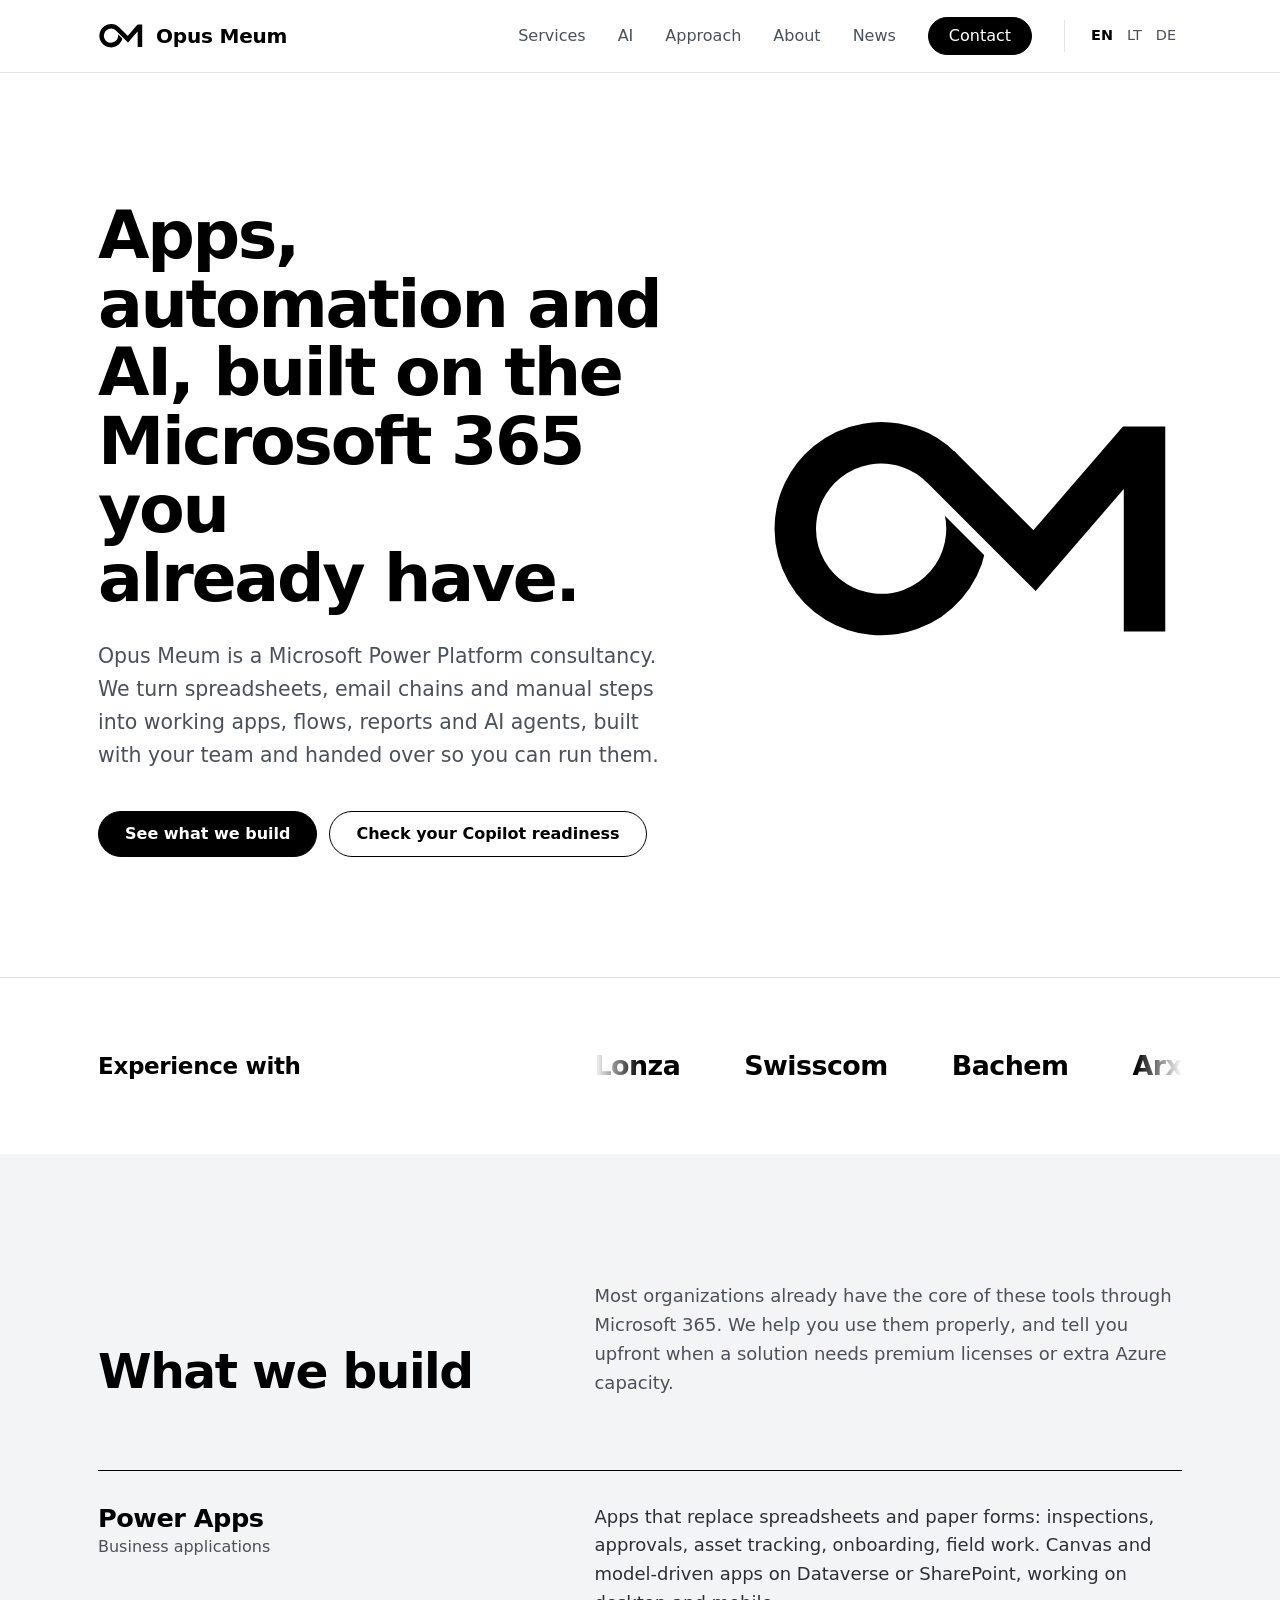
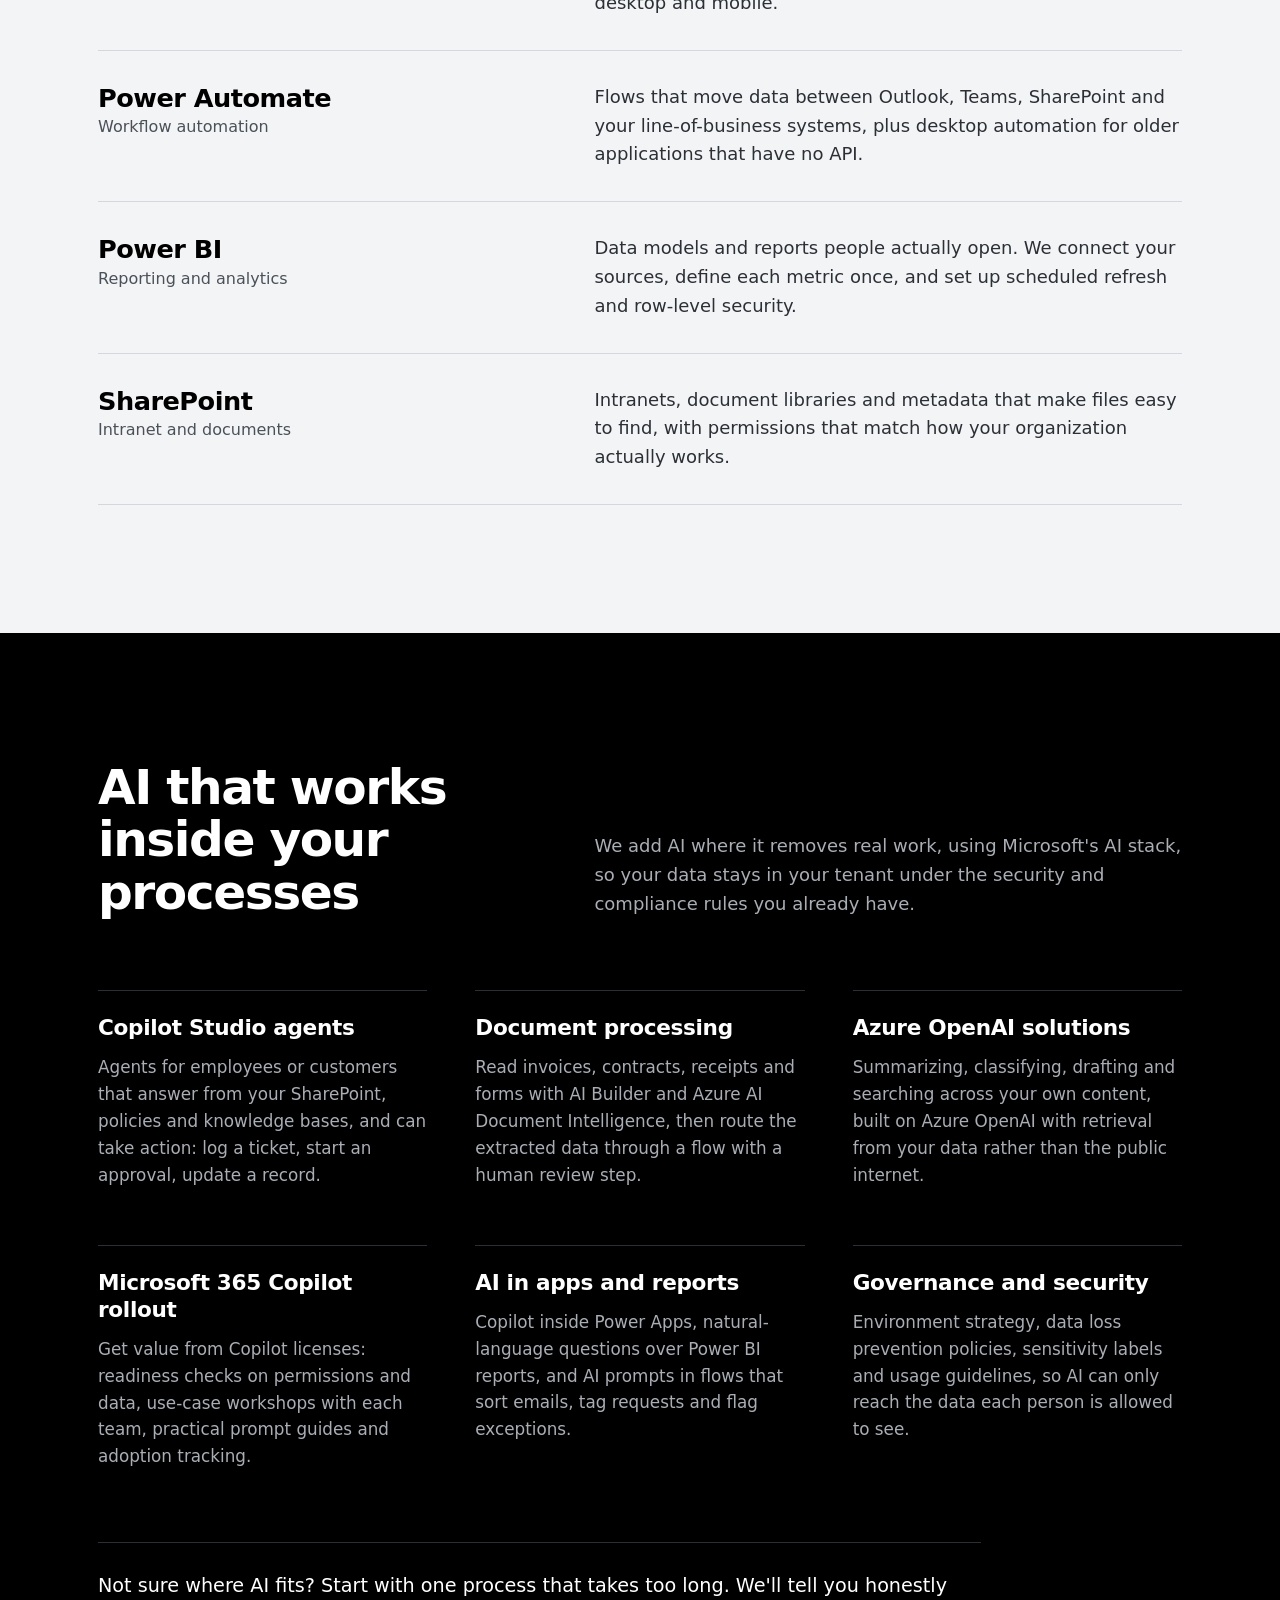
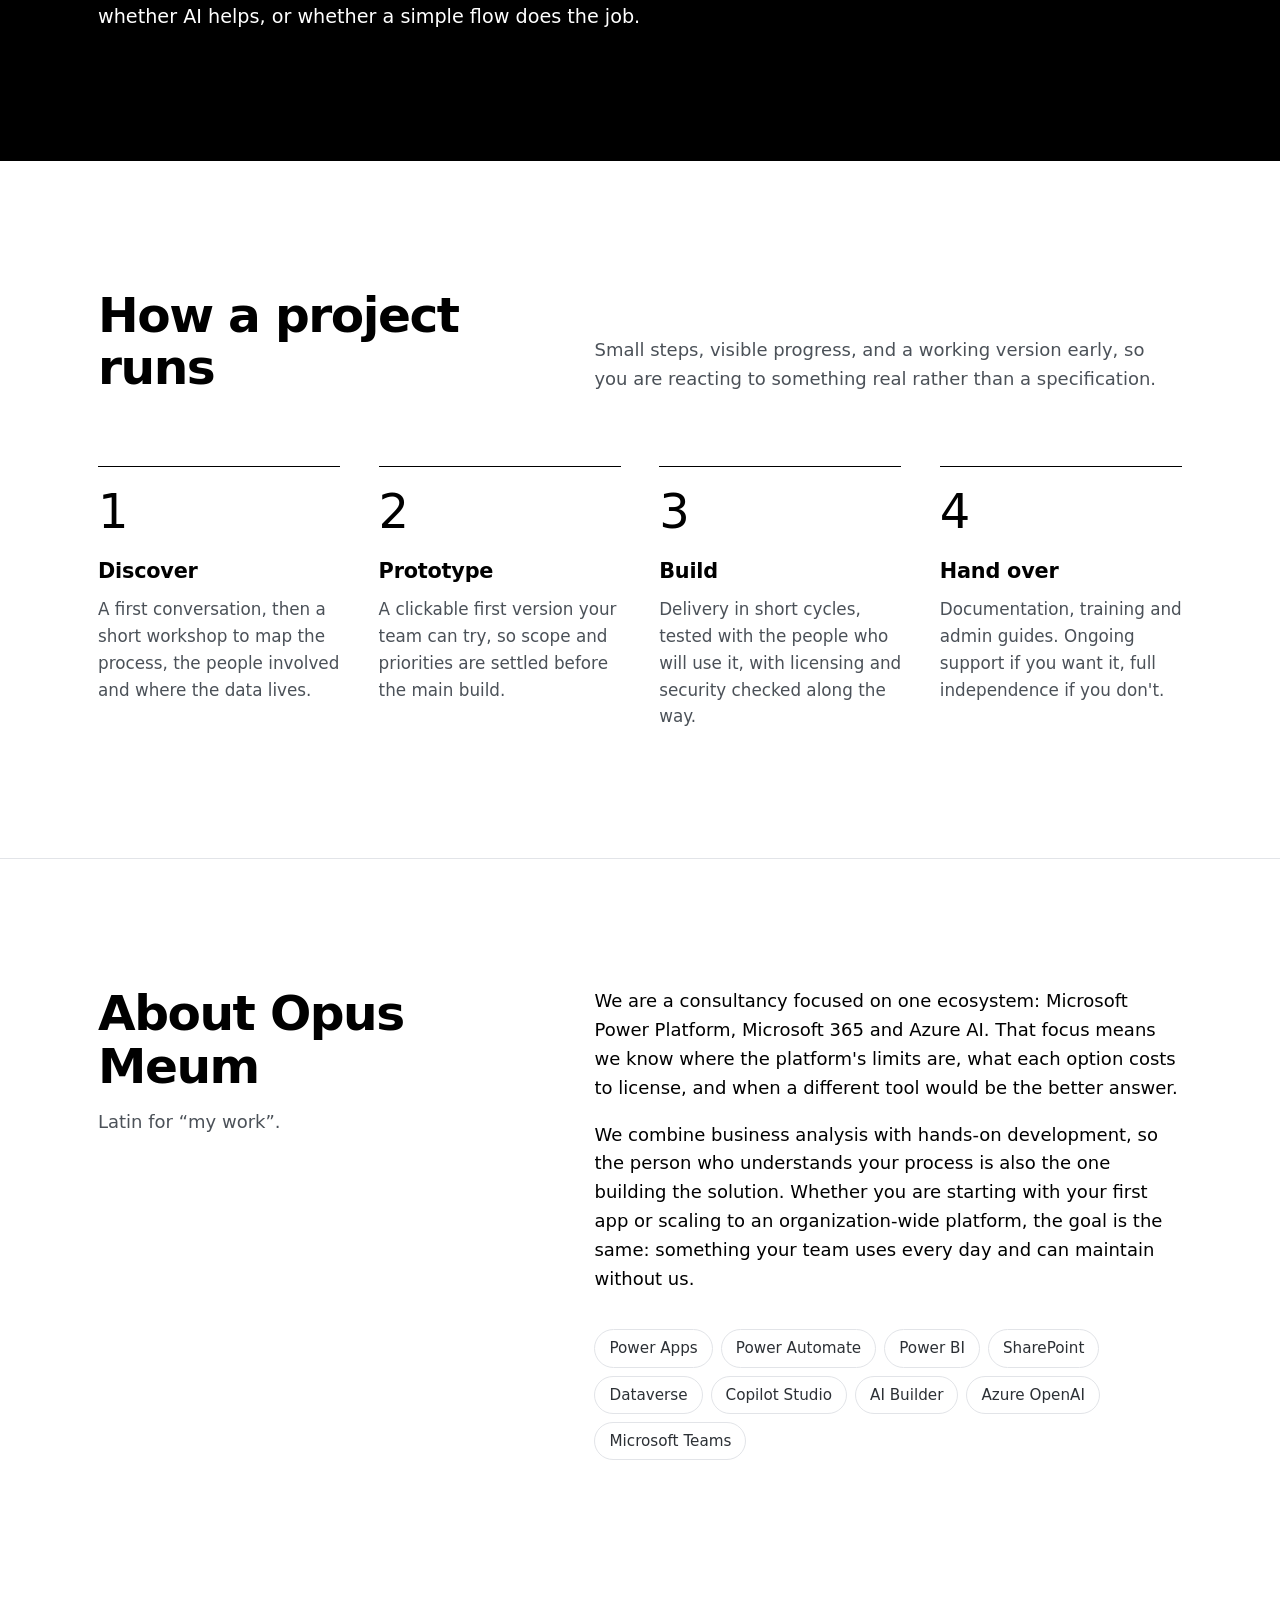
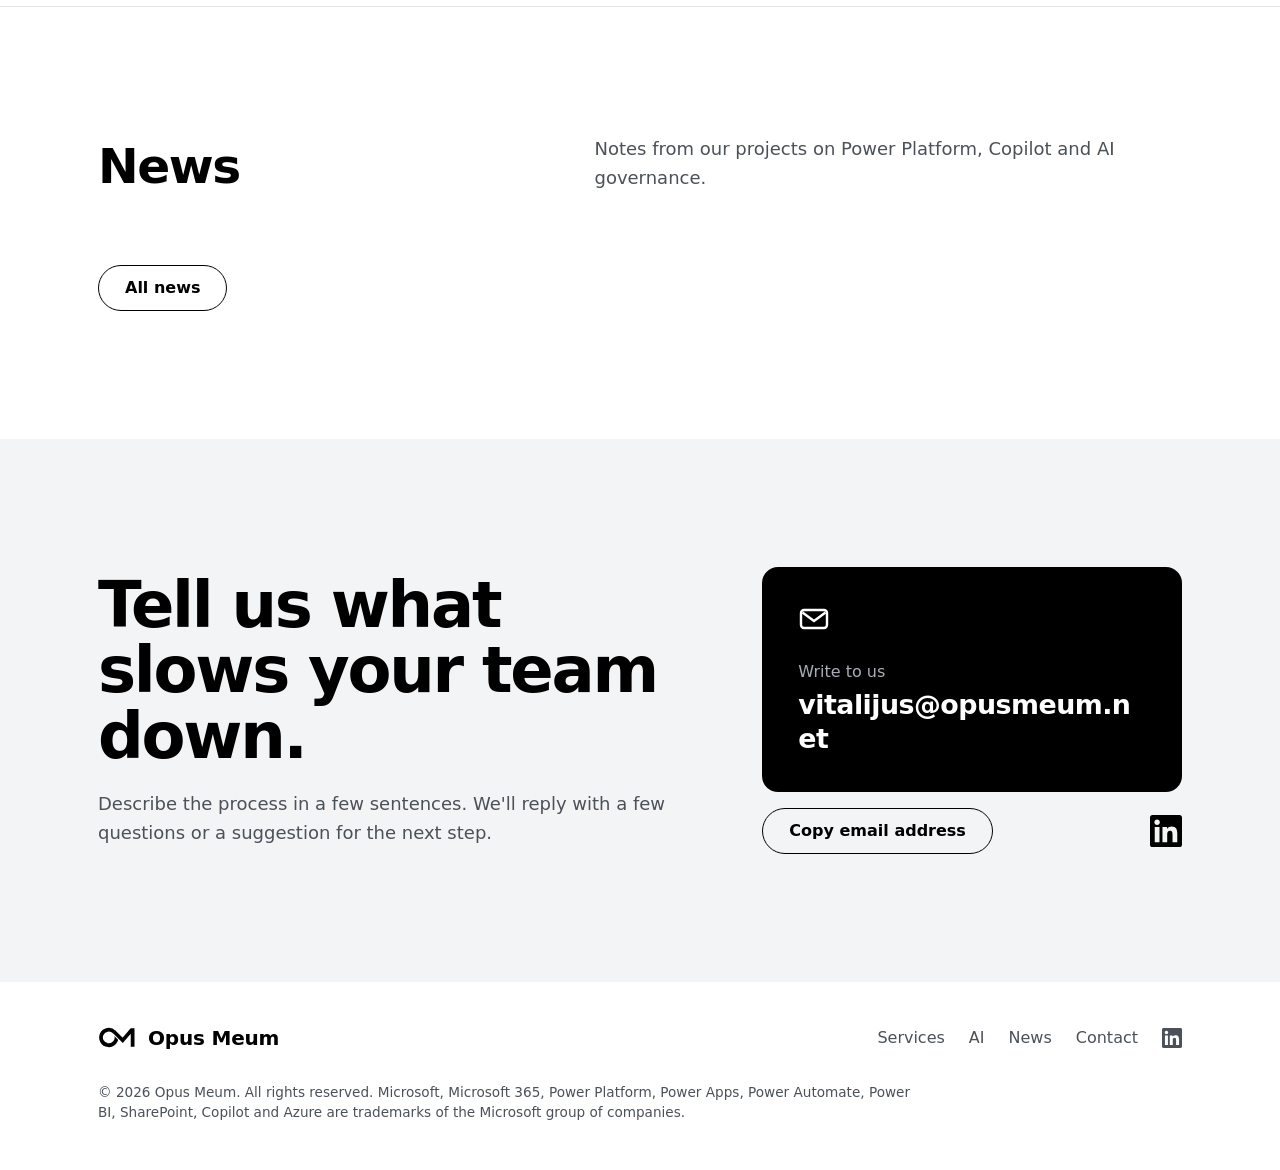
==== commit e3ddf8df: "Add Copilot readiness check button to the hero Outline button next to 'See what we build', linking t" ====
--- a/index.html
+++ b/index.html
@@ -69,6 +69,7 @@
           <p class="lede">Opus Meum is a Microsoft Power Platform consultancy. We turn spreadsheets, email chains and manual steps into working apps, flows, reports and AI agents, built with your team and handed over so you can run them.</p>
           <div class="actions">
             <a class="btn btn-solid" href="#services">See what we build</a>
+            <a class="btn btn-line" href="https://vitmonko.github.io/opusmeum.ai/copilot-readiness/">Check your Copilot readiness</a>
           </div>
         </div>
         <div class="mark-wrap">
--- a/styles.css
+++ b/styles.css
@@ -210,6 +210,46 @@
 .post-cta { margin-top: 64px; padding: 32px; background: var(--mist); border-radius: 12px; display: flex; flex-wrap: wrap; gap: 20px; align-items: center; justify-content: space-between; }
 .post-cta p { font-size: 1.25rem; font-weight: 600; letter-spacing: -0.01em; max-width: 24em; }
 
+/* Copilot readiness promo */
+.promo {
+  position: fixed; right: 24px; bottom: 24px; z-index: 60;
+  width: min(400px, calc(100vw - 32px));
+  display: grid; grid-template-columns: 56px 1fr; gap: 18px;
+  padding: 24px 24px 24px 22px; border-radius: 18px;
+  background: var(--ink); color: var(--paper);
+  box-shadow: 0 30px 60px -28px rgba(0, 0, 0, .55);
+  opacity: 0; visibility: hidden; transform: translateY(18px);
+  transition: opacity .35s ease, transform .45s cubic-bezier(.2, .8, .2, 1), visibility 0s linear .45s;
+}
+.promo.is-open { opacity: 1; visibility: visible; transform: none; transition-delay: 0s; }
+.promo-mark { width: 56px; height: 56px; }
+.promo-text { padding-right: 18px; }
+.promo-title { font-size: 1.2rem; font-weight: 600; line-height: 1.25; letter-spacing: -0.015em; }
+.promo-body { margin-top: 8px; color: var(--night-muted); font-size: .98rem; line-height: 1.5; }
+.promo-cta {
+  display: inline-flex; margin-top: 18px; padding: 11px 20px; border-radius: 999px;
+  background: var(--paper); color: var(--ink); border: 1.5px solid var(--paper);
+  font-weight: 600; font-size: .95rem; line-height: 1; text-decoration: none;
+  transition: background-color .15s, color .15s;
+}
+.promo-cta:hover { background: var(--ink); color: var(--paper); }
+.promo-cta:focus-visible, .promo-close:focus-visible { outline: 2px solid var(--paper); outline-offset: 3px; }
+.promo-close {
+  position: absolute; top: 12px; right: 12px; width: 32px; height: 32px;
+  display: grid; place-items: center; border: 0; border-radius: 50%;
+  background: transparent; color: var(--night-muted); cursor: pointer;
+  transition: background-color .15s, color .15s;
+}
+.promo-close:hover { background: #2b2e33; color: var(--paper); }
+@media (max-width: 520px) {
+  .promo { right: 16px; left: 16px; bottom: 16px; width: auto; grid-template-columns: 44px 1fr; gap: 14px; padding: 20px; }
+  .promo-mark { width: 44px; height: 44px; }
+  .promo-title { font-size: 1.08rem; }
+}
+@media (prefers-reduced-motion: reduce) {
+  .promo, .promo.is-open { transition: none; transform: none; }
+}
+
 /* Footer */
 .site-footer { padding: 40px 0 48px; }
 .site-footer .top { display: flex; justify-content: space-between; align-items: center; gap: 24px; flex-wrap: wrap; }
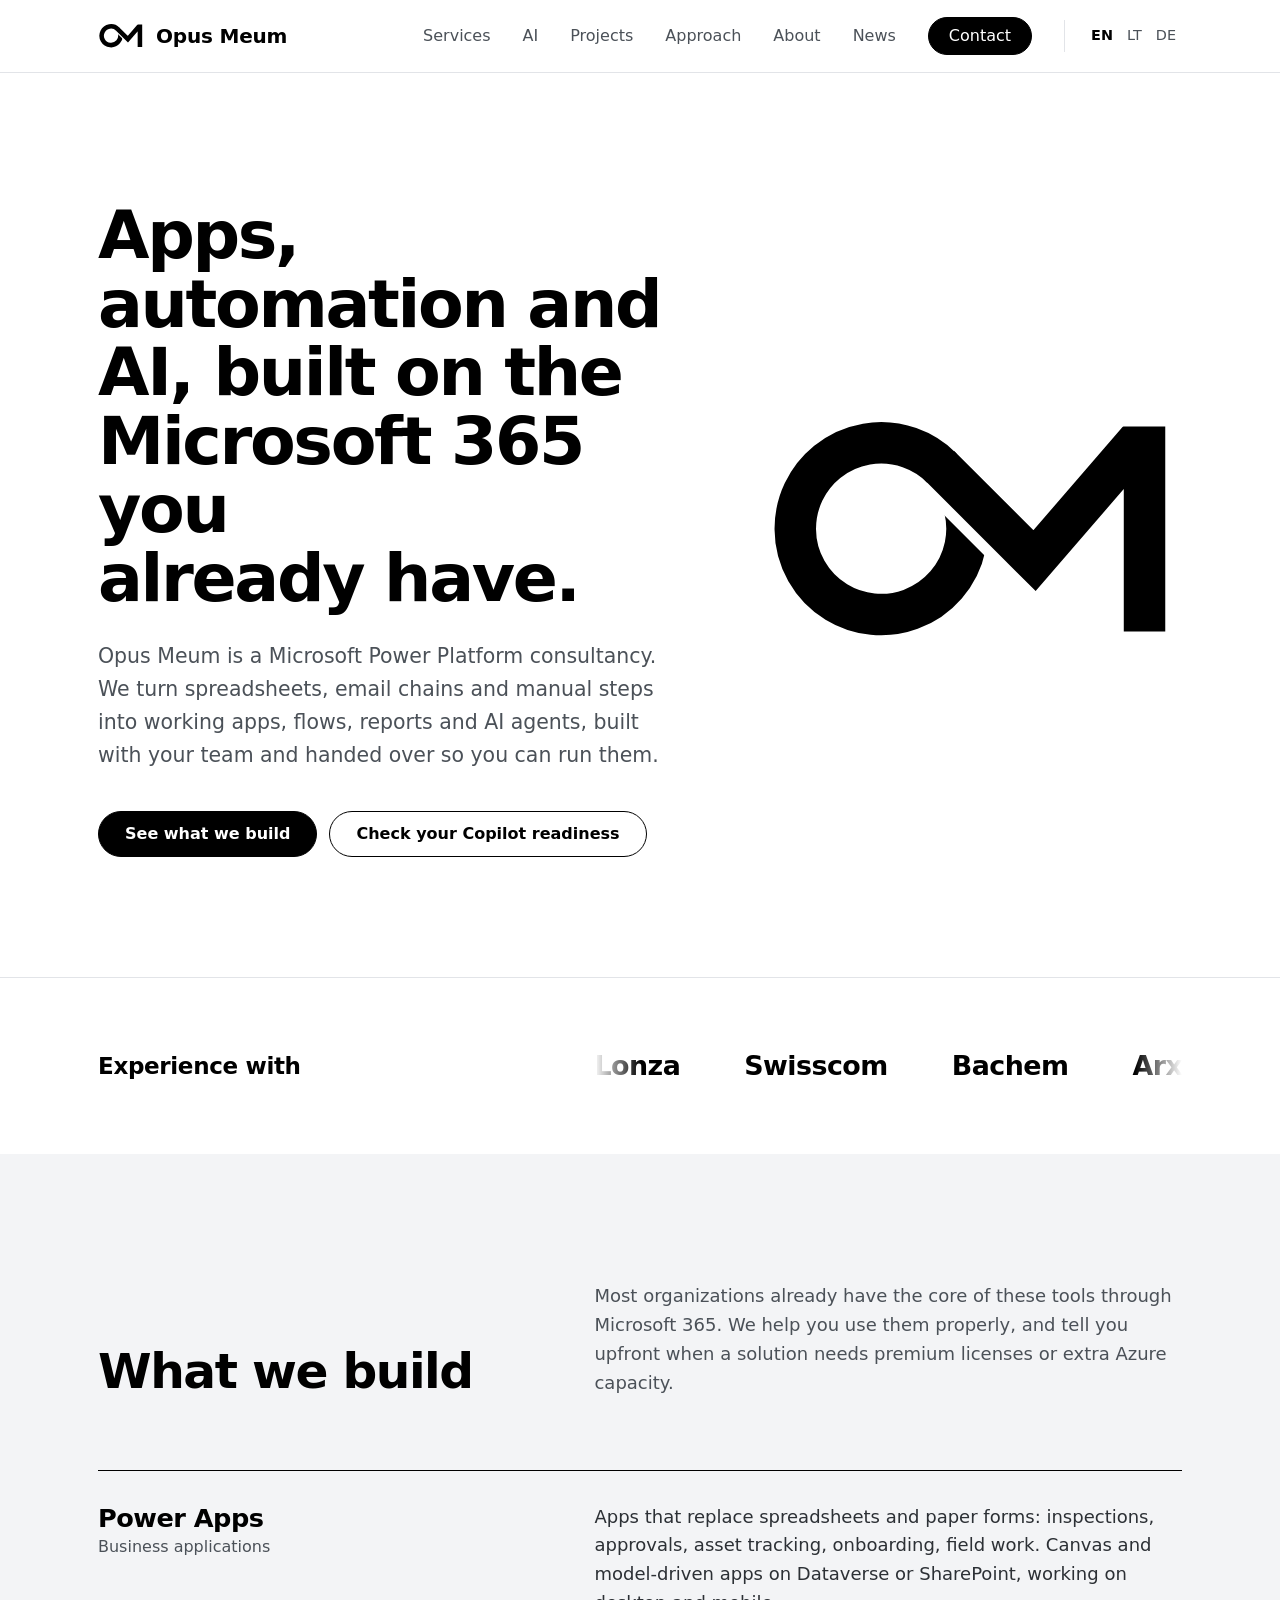
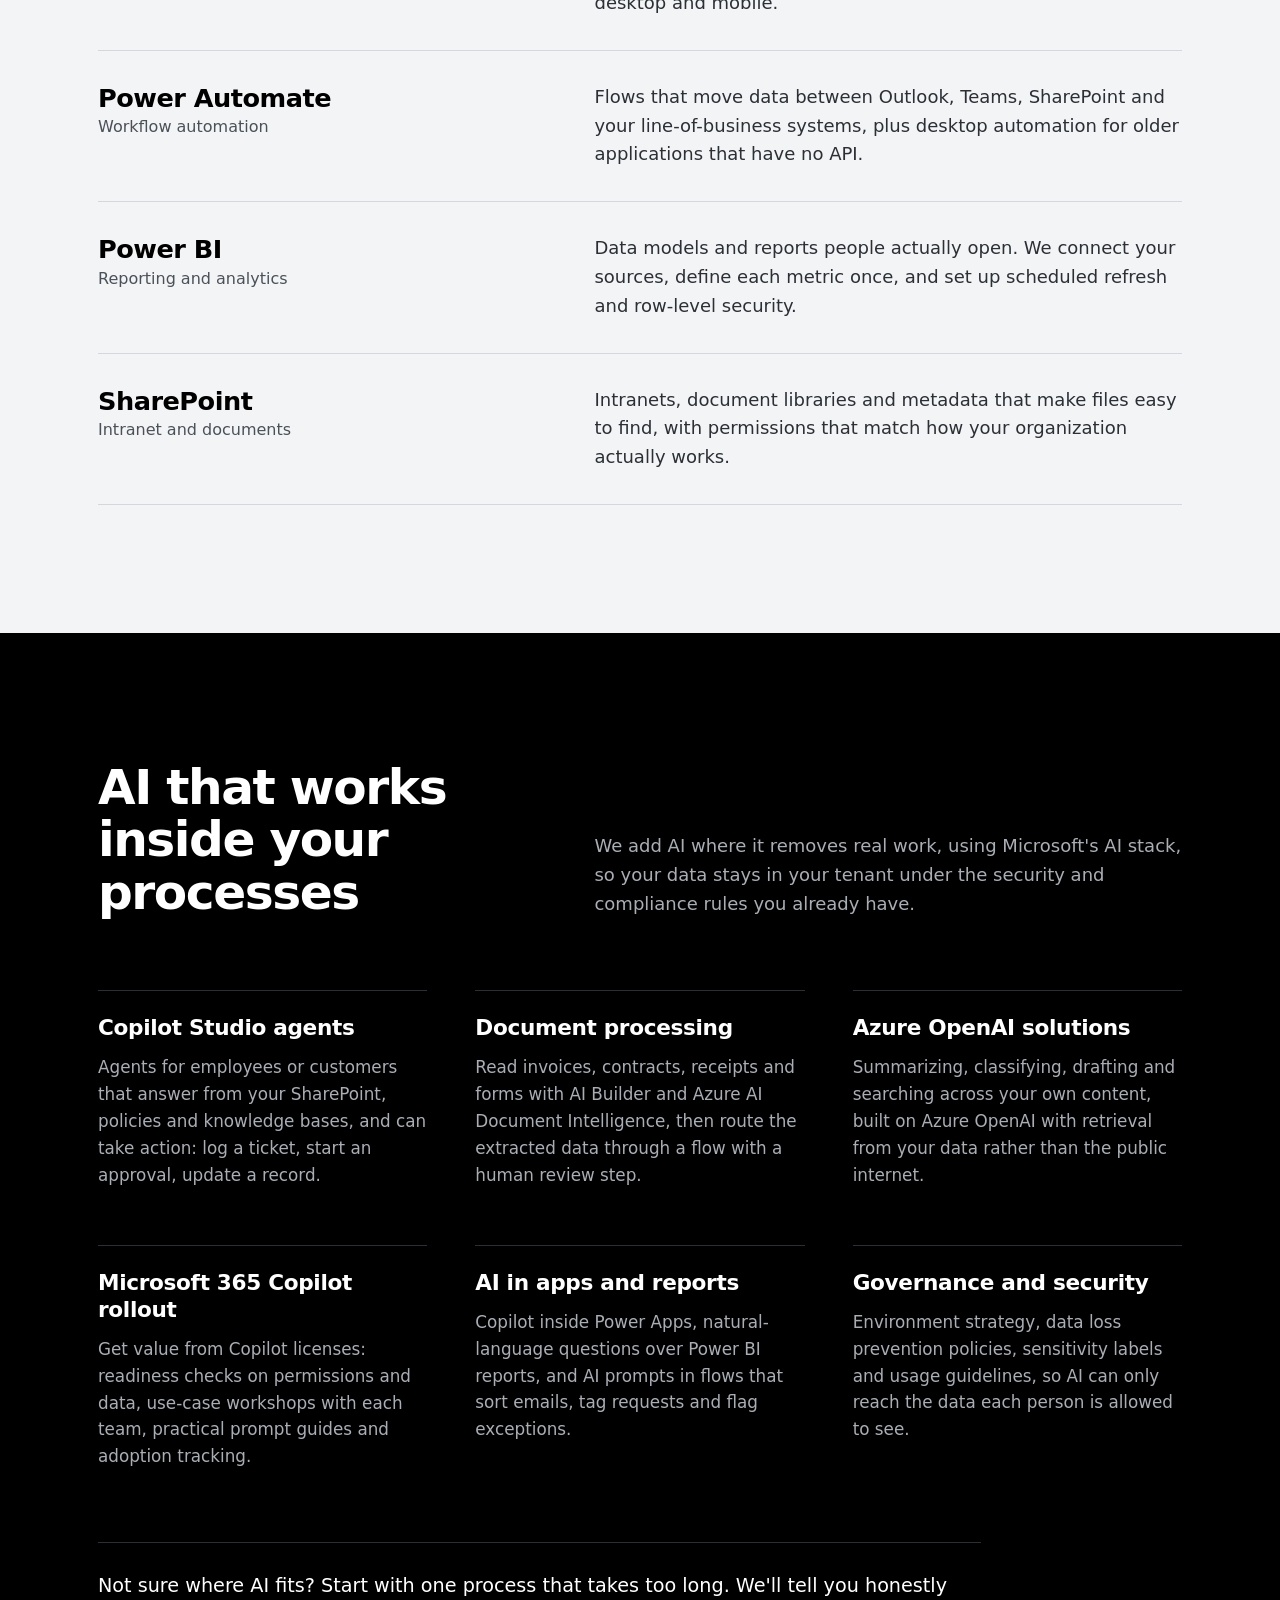
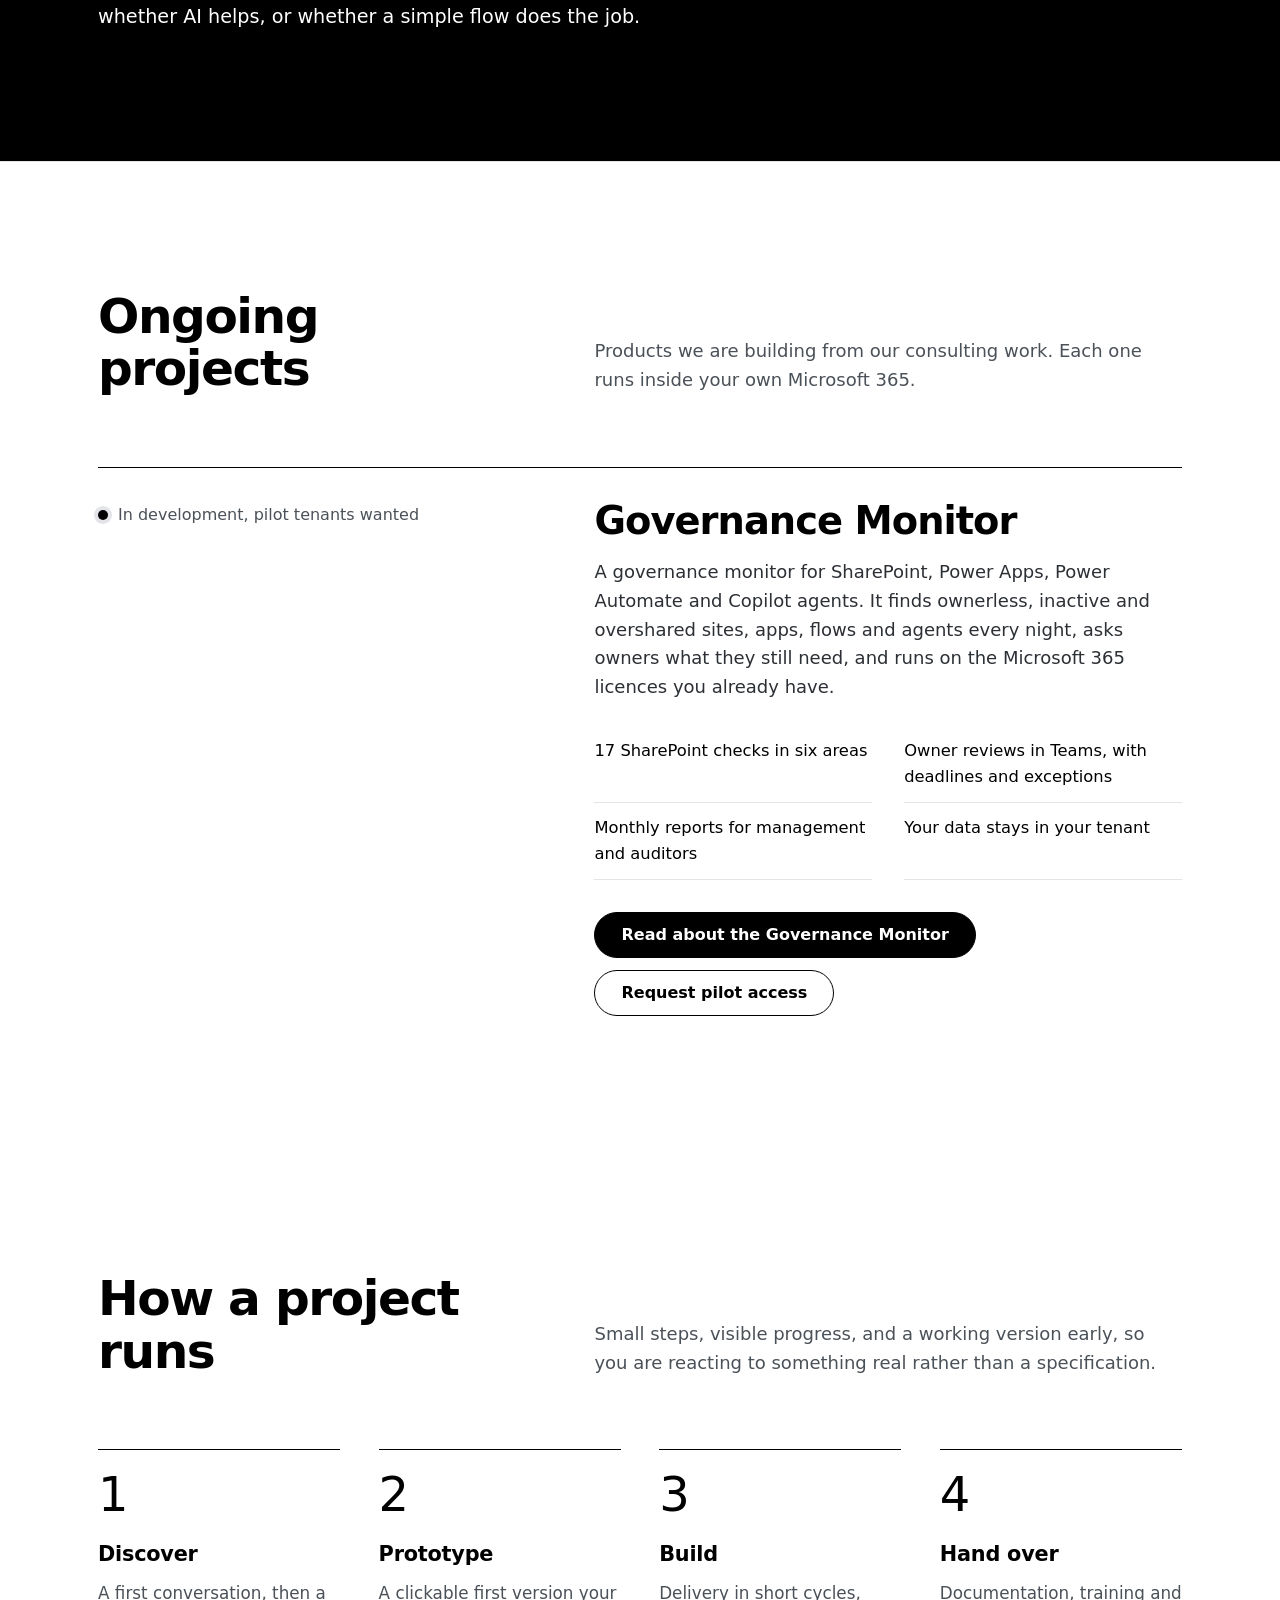
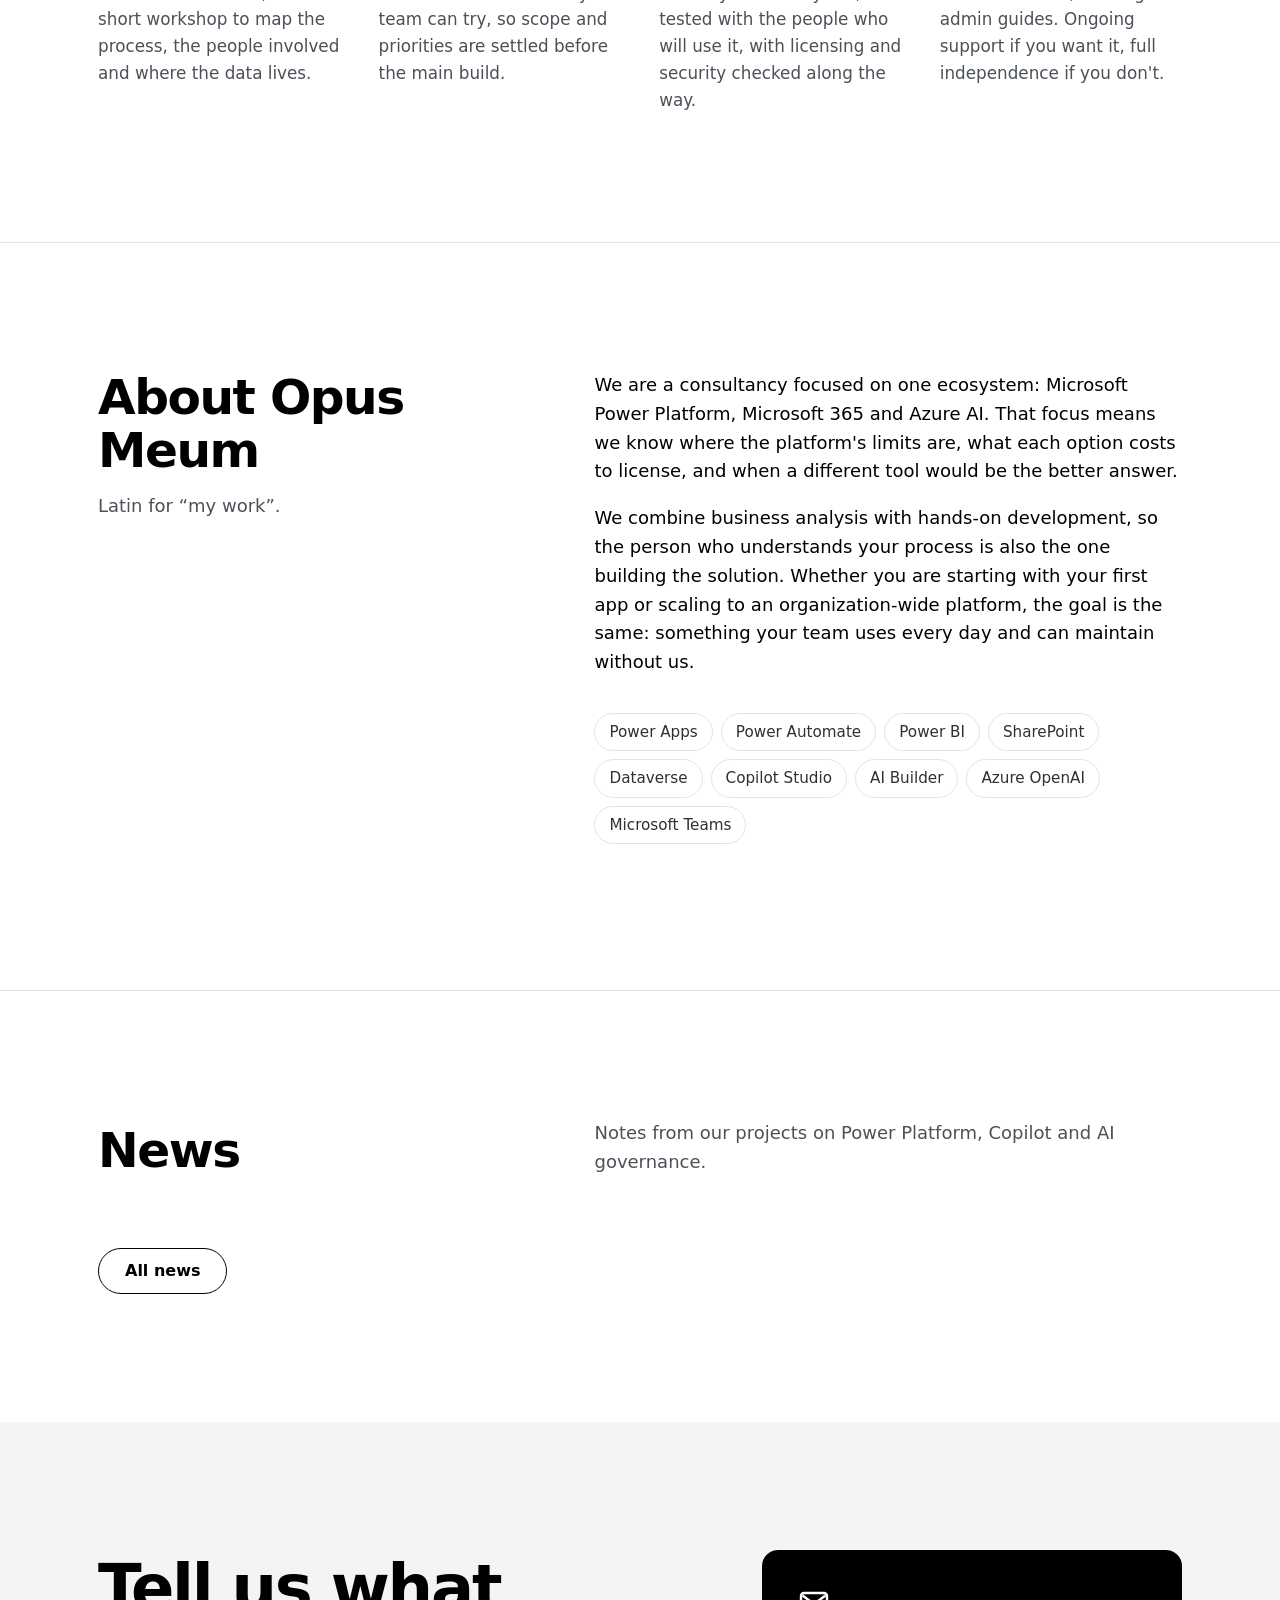
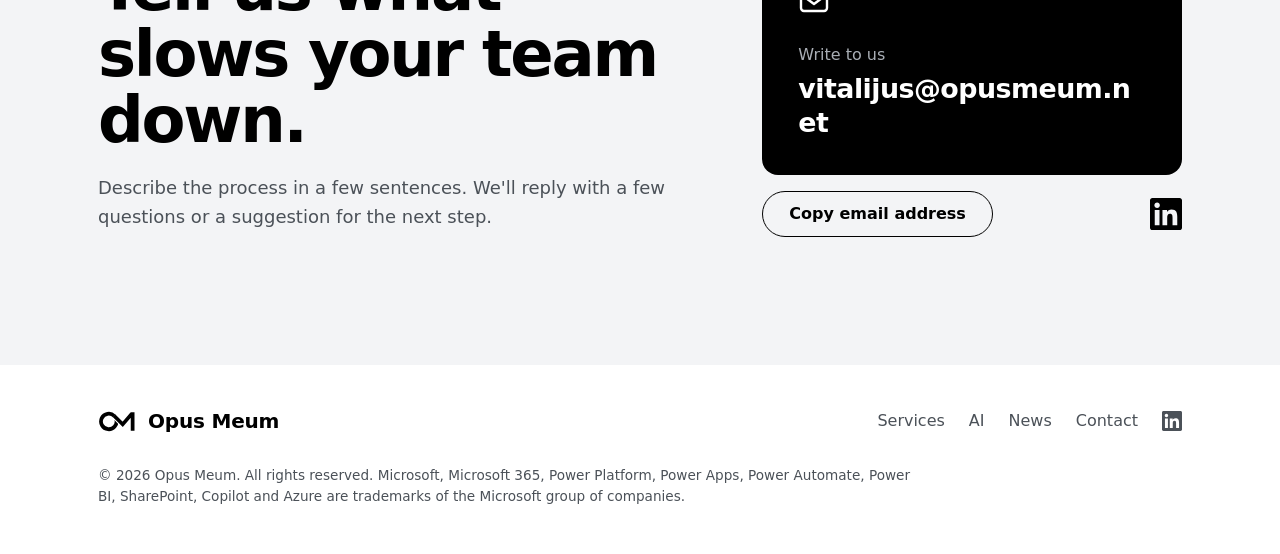
==== commit 05f28f0e: "Add Ongoing projects section and Governance Monitor page - New page /projects/governance-monitor/, c" ====
--- a/index.html
+++ b/index.html
@@ -48,6 +48,7 @@
       <nav class="nav" aria-label="Main">
         <a href="#services">Services</a>
         <a href="#ai">AI</a>
+        <a href="#projects">Projects</a>
         <a href="#approach">Approach</a>
         <a href="#about">About</a>
         <a href="#news">News</a>
@@ -191,6 +192,34 @@
       </div>
     </section>
 
+    <section class="projects" id="projects">
+      <div class="wrap">
+        <div class="section-head">
+          <h2>Ongoing projects</h2>
+          <p>Products we are building from our consulting work. Each one runs inside your own Microsoft 365.</p>
+        </div>
+        <article class="project">
+          <div class="project-meta">
+            <p class="project-status"><span class="project-dot" aria-hidden="true"></span>In development, pilot tenants wanted</p>
+          </div>
+          <div class="project-body">
+            <h3>Governance Monitor</h3>
+            <p>A governance monitor for SharePoint, Power Apps, Power Automate and Copilot agents. It finds ownerless, inactive and overshared sites, apps, flows and agents every night, asks owners what they still need, and runs on the Microsoft 365 licences you already have.</p>
+            <ul class="project-facts">
+              <li>17 SharePoint checks in six areas</li>
+              <li>Owner reviews in Teams, with deadlines and exceptions</li>
+              <li>Monthly reports for management and auditors</li>
+              <li>Your data stays in your tenant</li>
+            </ul>
+            <div class="project-actions">
+              <a class="btn btn-solid" href="/projects/governance-monitor/">Read about the Governance Monitor</a>
+              <a class="btn btn-line" href="mailto:vitalijus@opusmeum.net?subject=Governance%20Monitor%20pilot">Request pilot access</a>
+            </div>
+          </div>
+        </article>
+      </div>
+    </section>
+
     <section class="approach" id="approach">
       <div class="wrap">
         <div class="section-head">
--- a/styles.css
+++ b/styles.css
@@ -40,7 +40,7 @@
 .brand { display: flex; align-items: center; gap: 12px; text-decoration: none; font-weight: 600; font-size: 1.25rem; letter-spacing: -0.01em; white-space: nowrap; }
 .brand svg { width: 46px; height: auto; display: block; }
 .nav { display: flex; align-items: center; gap: 32px; }
-.nav a { text-decoration: none; font-weight: 500; font-size: 1rem; color: var(--graphite); }
+.nav a { text-decoration: none; font-weight: 500; font-size: 1rem; color: var(--graphite); white-space: nowrap; }
 .nav a:hover { color: var(--ink); }
 .lang { display: flex; gap: 2px; padding-left: 20px; border-left: 1px solid var(--rule); }
 .nav .lang a { font-size: .9rem; padding: 4px 6px; border-radius: 4px; }
@@ -128,6 +128,17 @@
 .ai-item h3 { font-size: 1.35rem; font-weight: 600; letter-spacing: -0.015em; line-height: 1.25; margin-bottom: 12px; }
 .ai-item p { color: var(--night-muted); font-size: 1.05rem; }
 .ai-note { margin-top: clamp(48px, 6vw, 72px); padding-top: 28px; border-top: 1px solid var(--night-rule); color: var(--paper); font-size: 1.2rem; max-width: 46em; }
+
+/* Ongoing projects */
+.projects { border-top: 1px solid var(--rule); }
+.project { display: grid; grid-template-columns: 5fr 7fr; gap: clamp(12px, 6vw, 80px); padding-top: 32px; border-top: 1px solid var(--ink); }
+.project-status { display: inline-flex; align-items: center; gap: 10px; font-size: 1rem; font-weight: 500; color: var(--graphite); }
+.project-dot { width: 10px; height: 10px; border-radius: 50%; background: var(--ink); box-shadow: 0 0 0 4px var(--rule); }
+.project-body h3 { font-size: clamp(1.8rem, 3vw, 2.4rem); font-weight: 600; letter-spacing: -0.025em; line-height: 1.1; }
+.project-body > p { margin-top: 16px; color: #2c3035; max-width: 38em; }
+.project-facts { list-style: none; margin: 24px 0 0; padding: 0; display: grid; grid-template-columns: 1fr 1fr; gap: 0 32px; max-width: 42em; }
+.project-facts li { padding: 12px 0; border-bottom: 1px solid var(--rule); font-weight: 500; font-size: 1.02rem; }
+.project-actions { margin-top: 32px; display: flex; flex-wrap: wrap; gap: 12px; }
 
 /* Approach */
 .steps { list-style: none; margin: 0; padding: 0; display: grid; grid-template-columns: repeat(4, 1fr); gap: clamp(24px, 3vw, 40px); counter-reset: step; }
@@ -267,6 +278,11 @@
 @media (max-width: 420px) {
   .site-header .brand-name { display: none; }
 }
+/* Six section links plus Contact and the language switcher need about 1100px in Lithuanian. */
+@media (max-width: 1100px) {
+  .nav > a:not(.btn) { display: none; }
+  .nav { gap: 16px; }
+}
 @media (max-width: 960px) {
   .ai-grid { grid-template-columns: repeat(2, 1fr); }
   .steps { grid-template-columns: repeat(2, 1fr); row-gap: 48px; }
@@ -285,6 +301,7 @@
   .news-item { grid-template-columns: 1fr; gap: 14px; padding: 26px 0; }
   .news-meta img { max-width: none; }
   .post-cta { padding: 24px; }
-  .ai-grid, .steps { grid-template-columns: 1fr; }
+  .ai-grid, .steps, .project, .project-facts { grid-template-columns: 1fr; }
+  .project-actions .btn { width: 100%; text-align: center; }
   .ai-grid { gap: 40px; }
 }
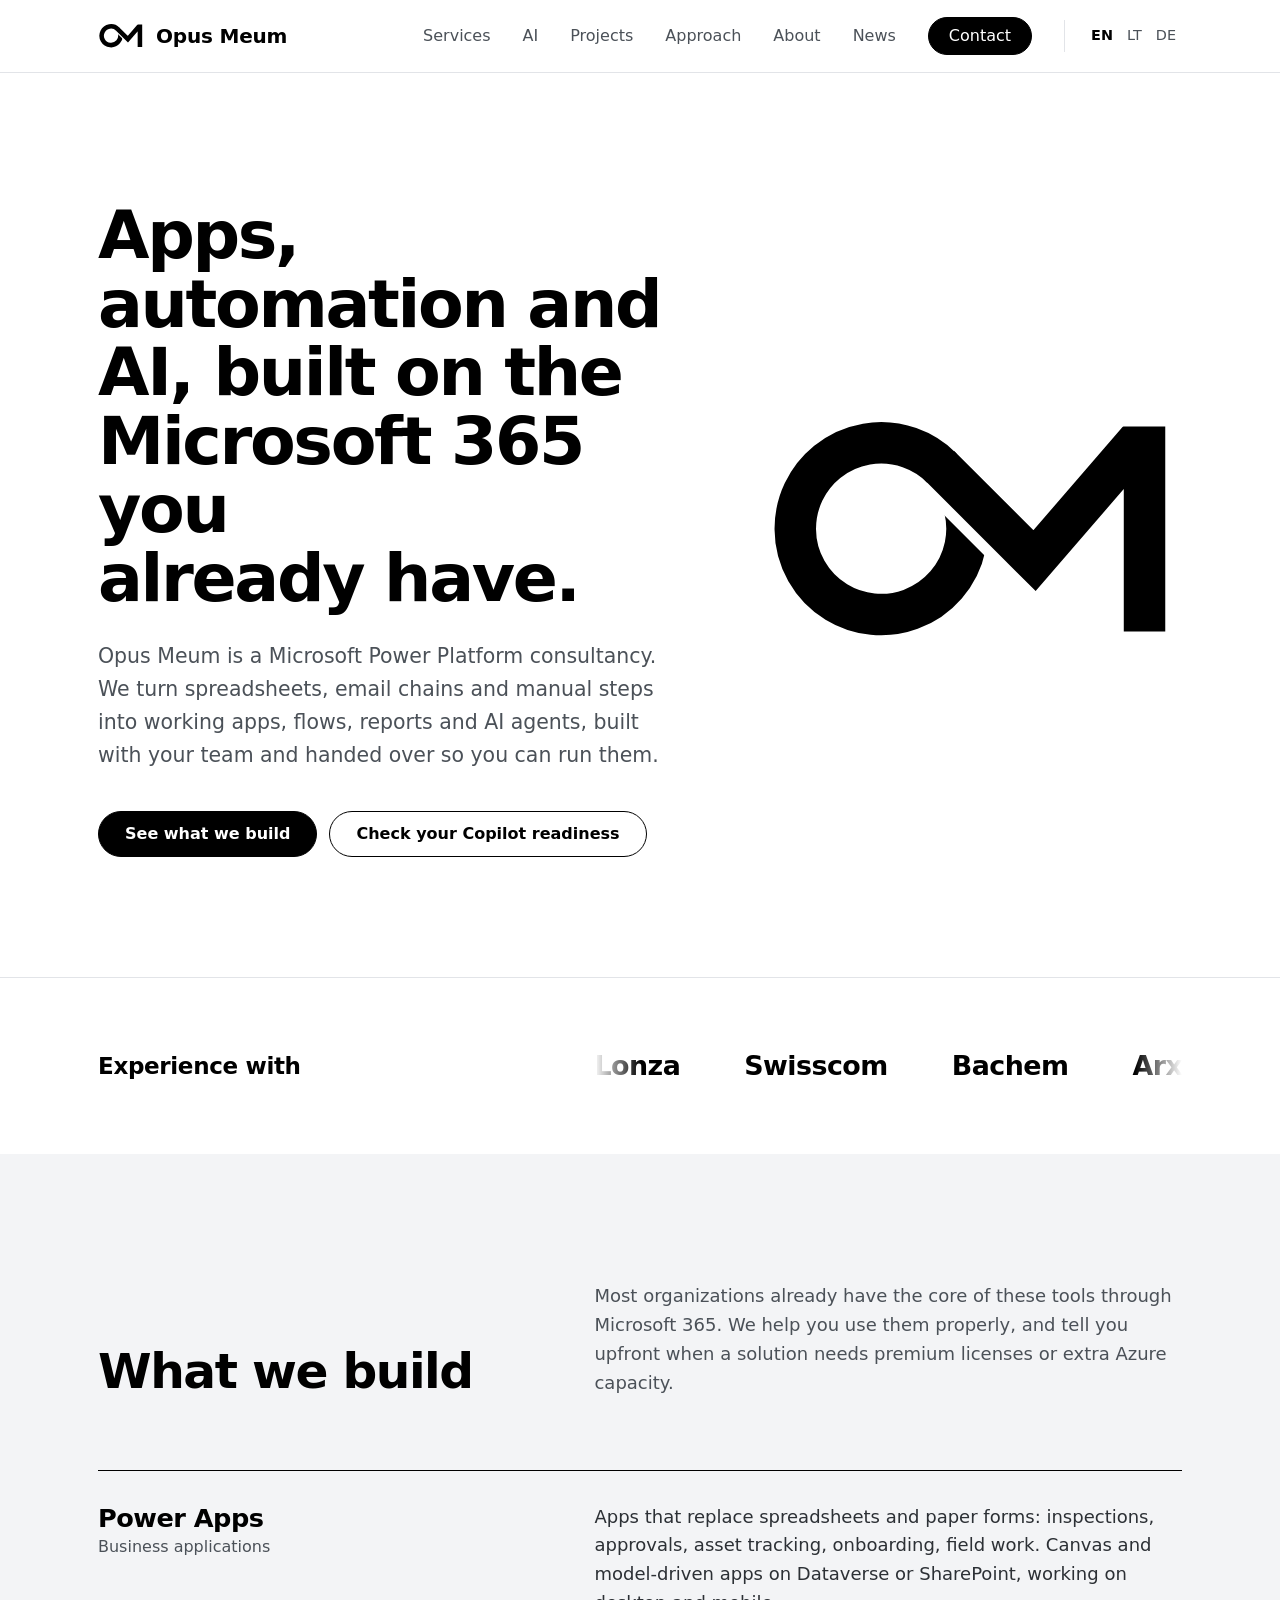
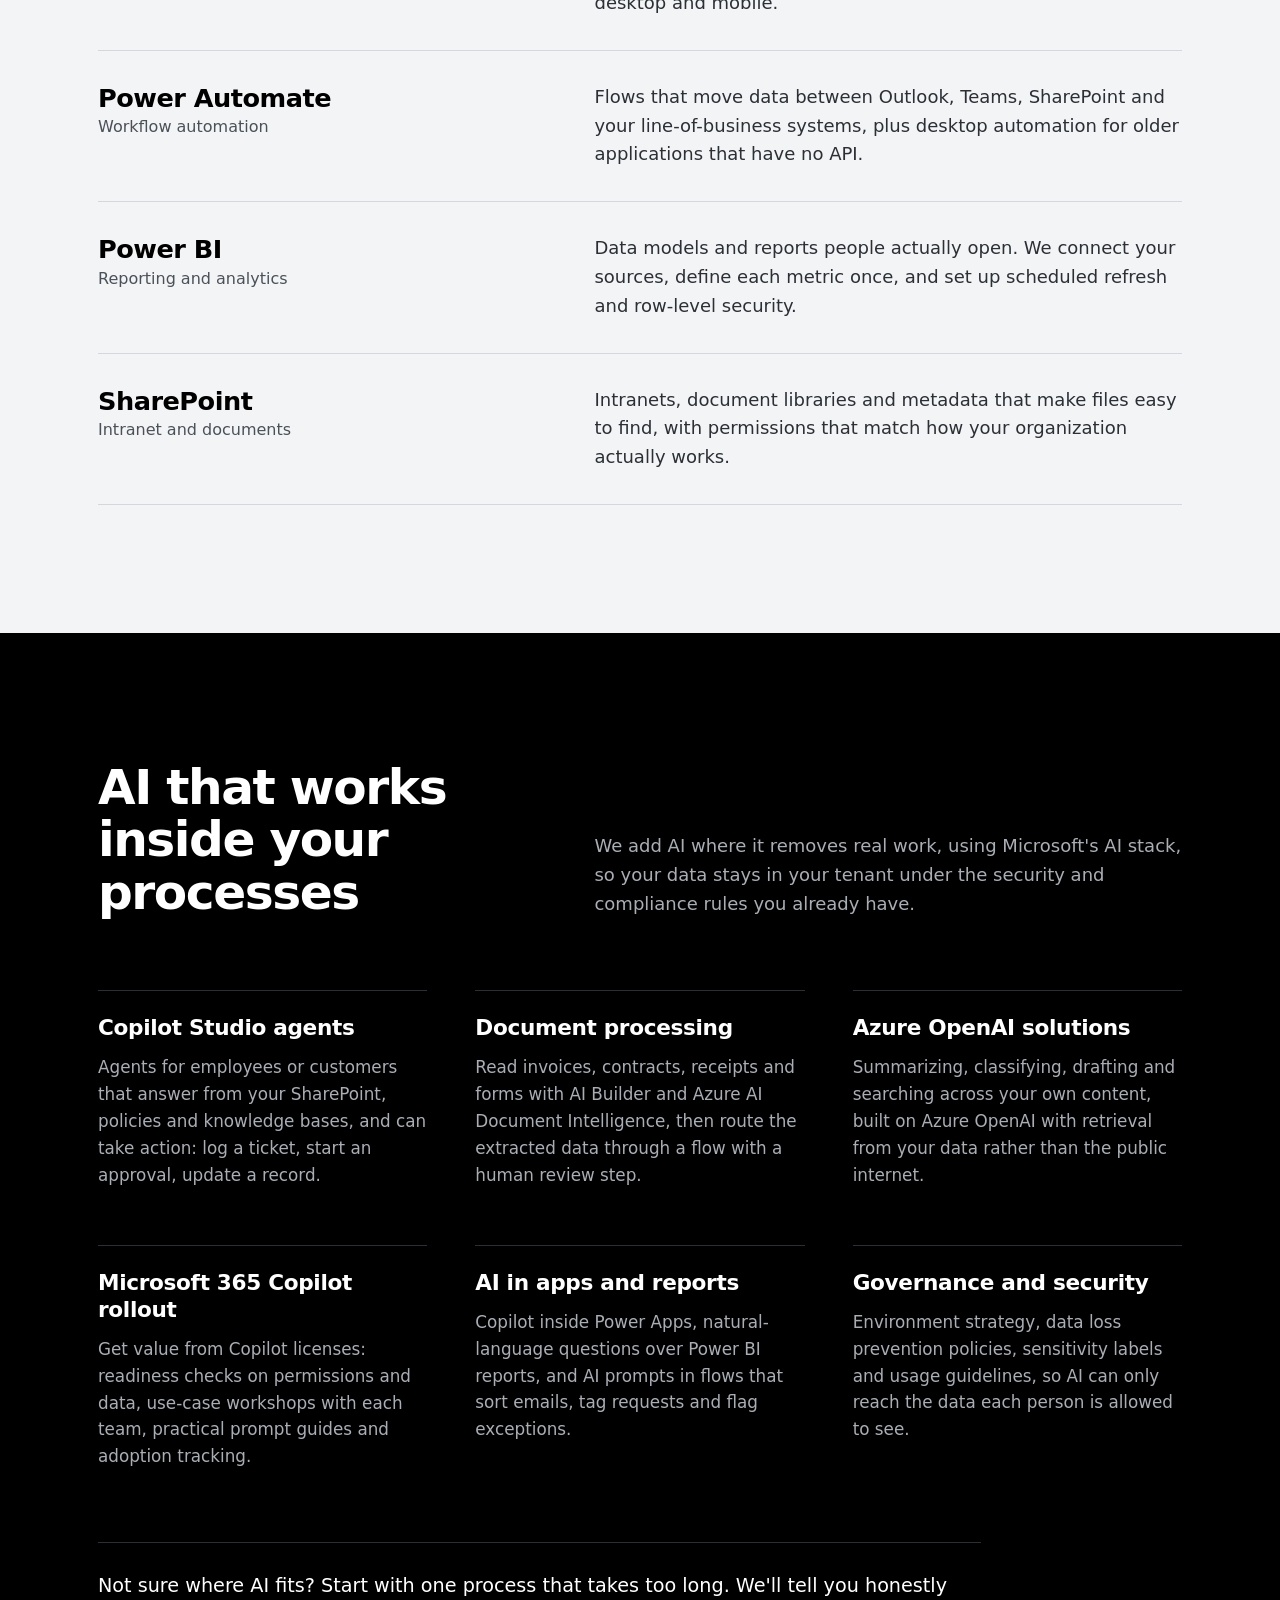
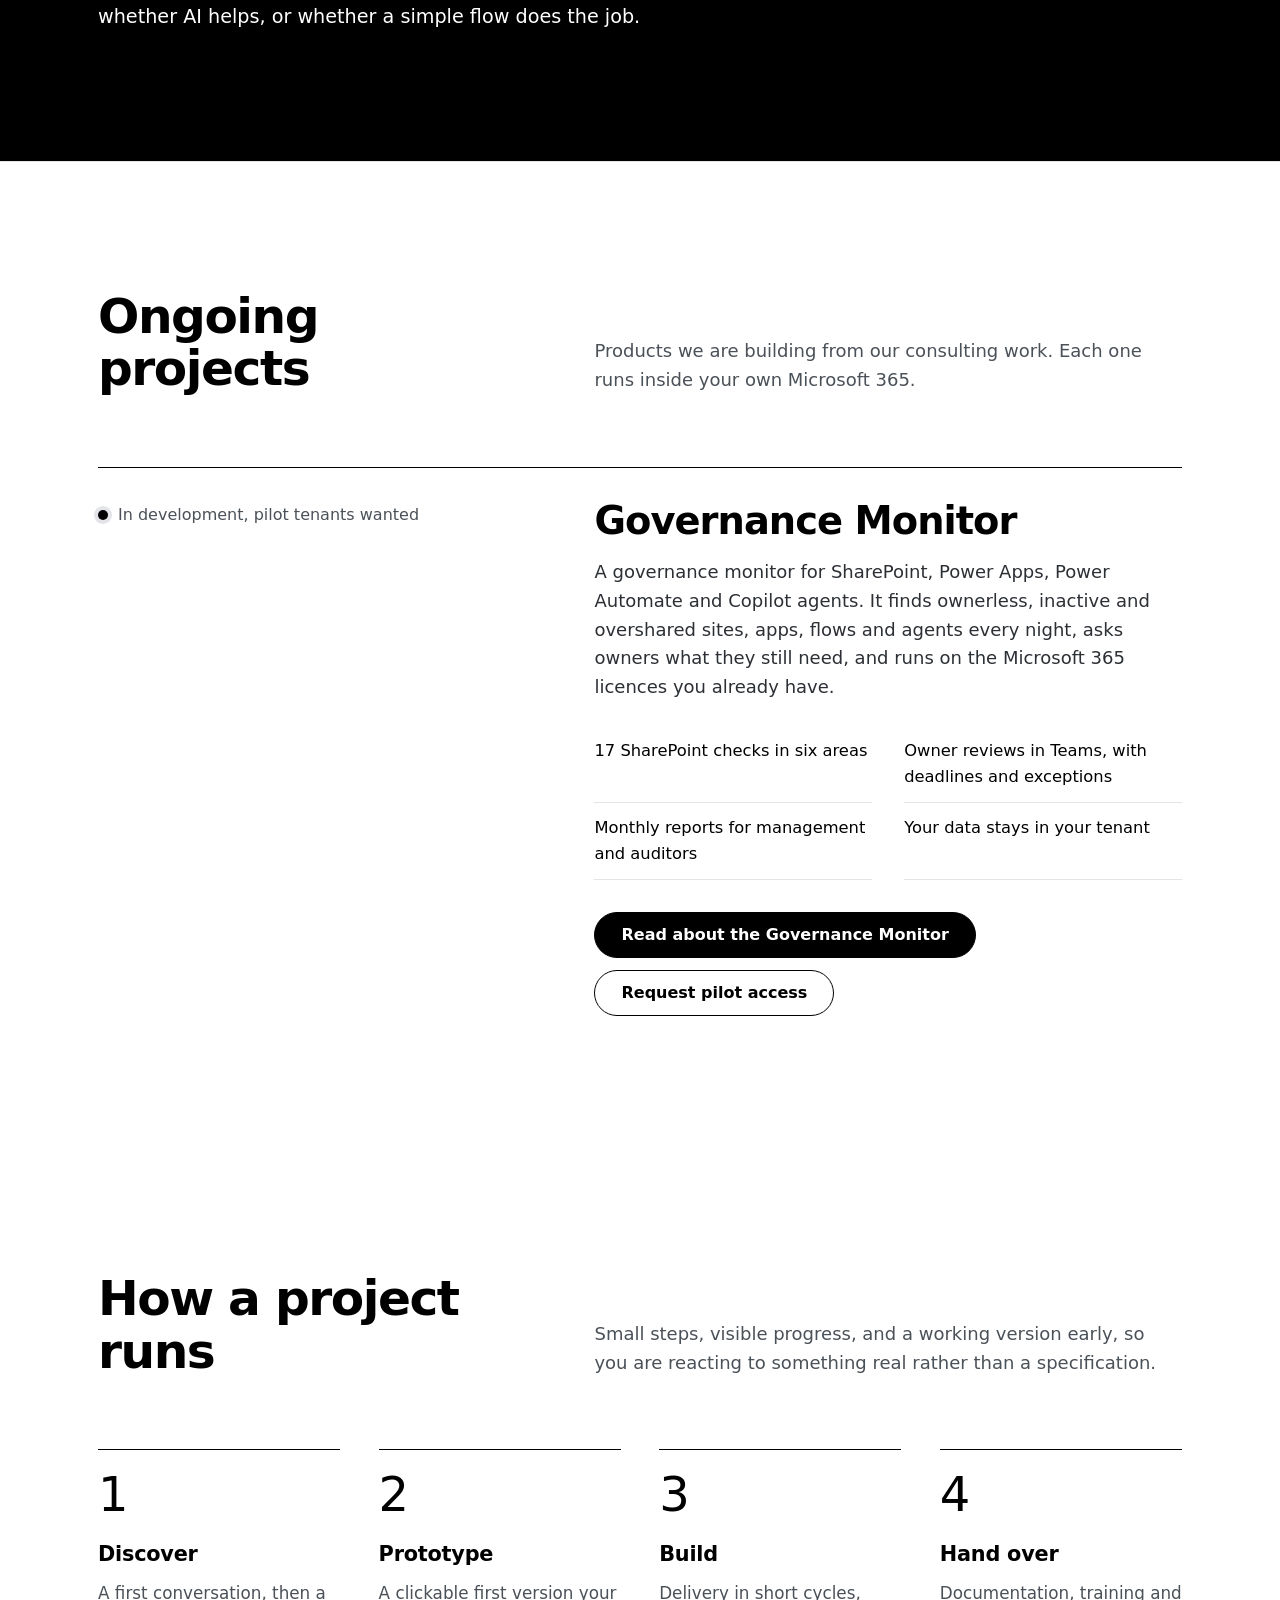
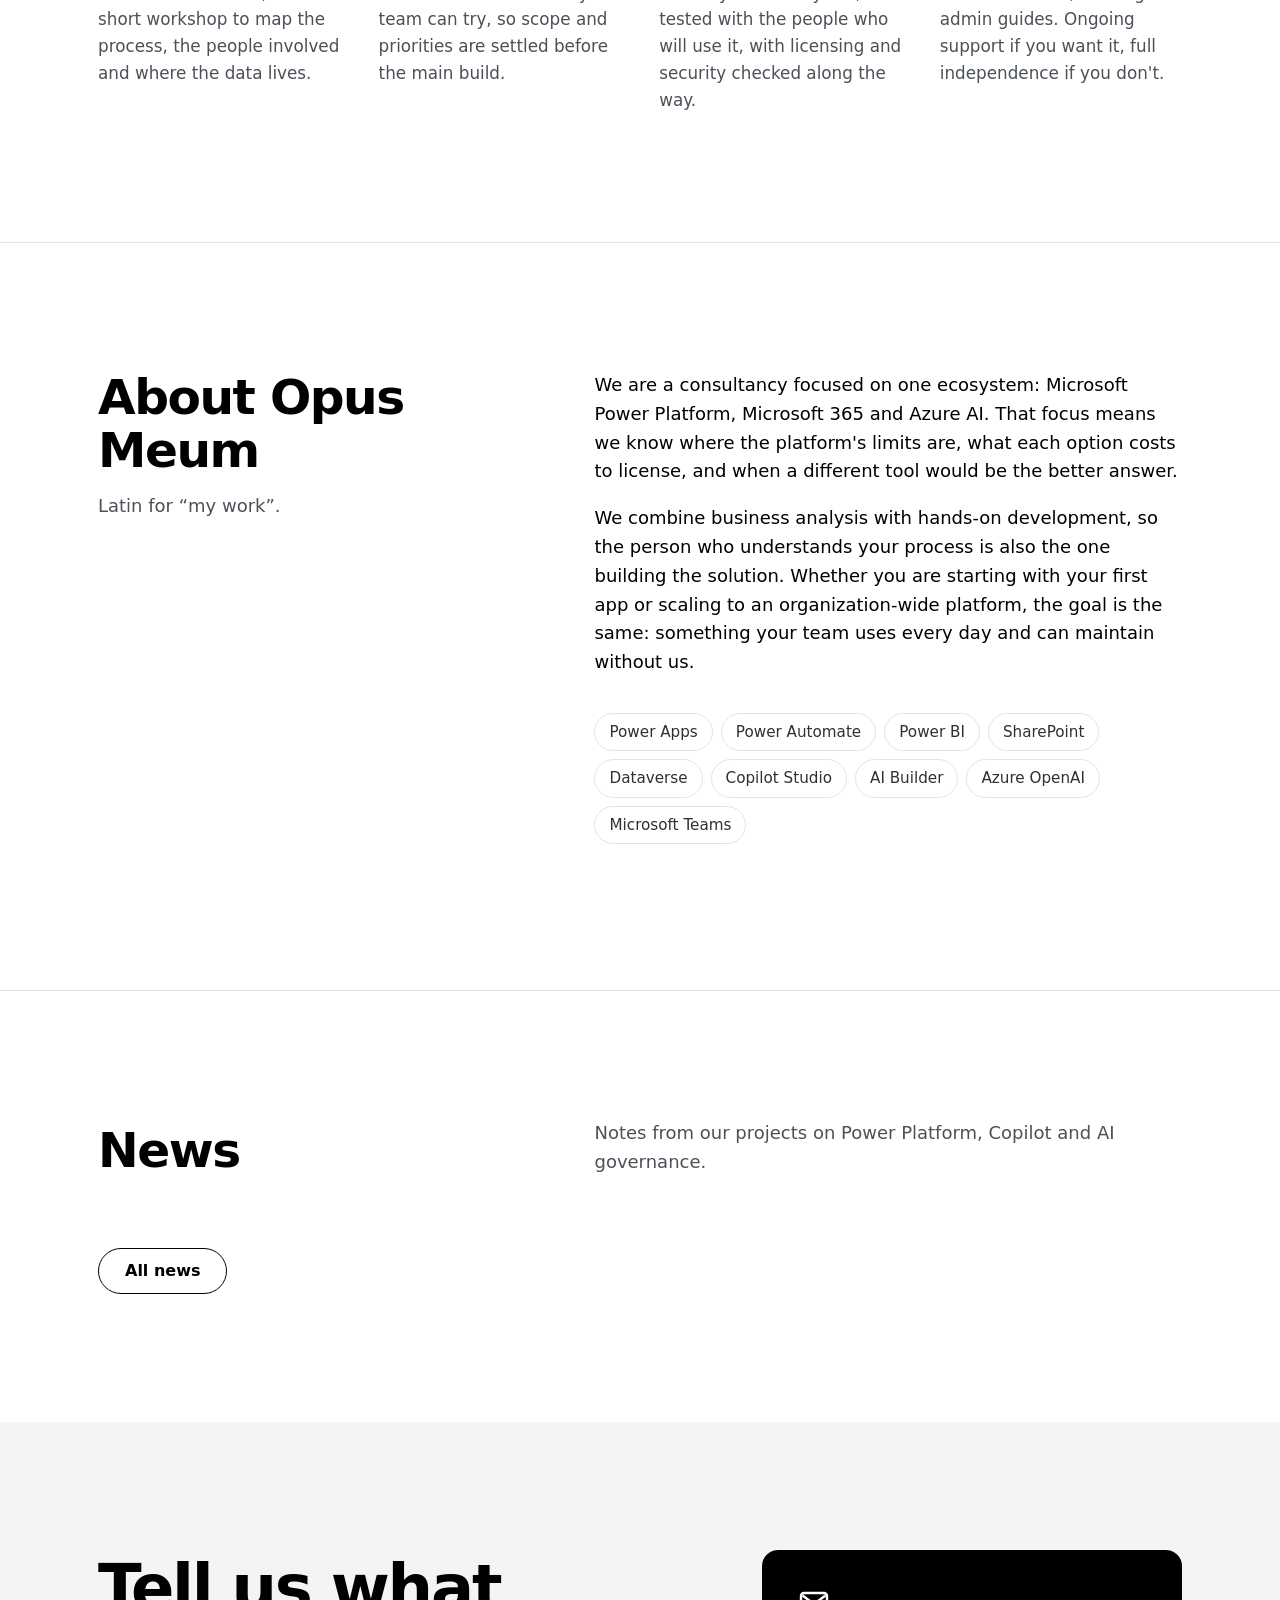
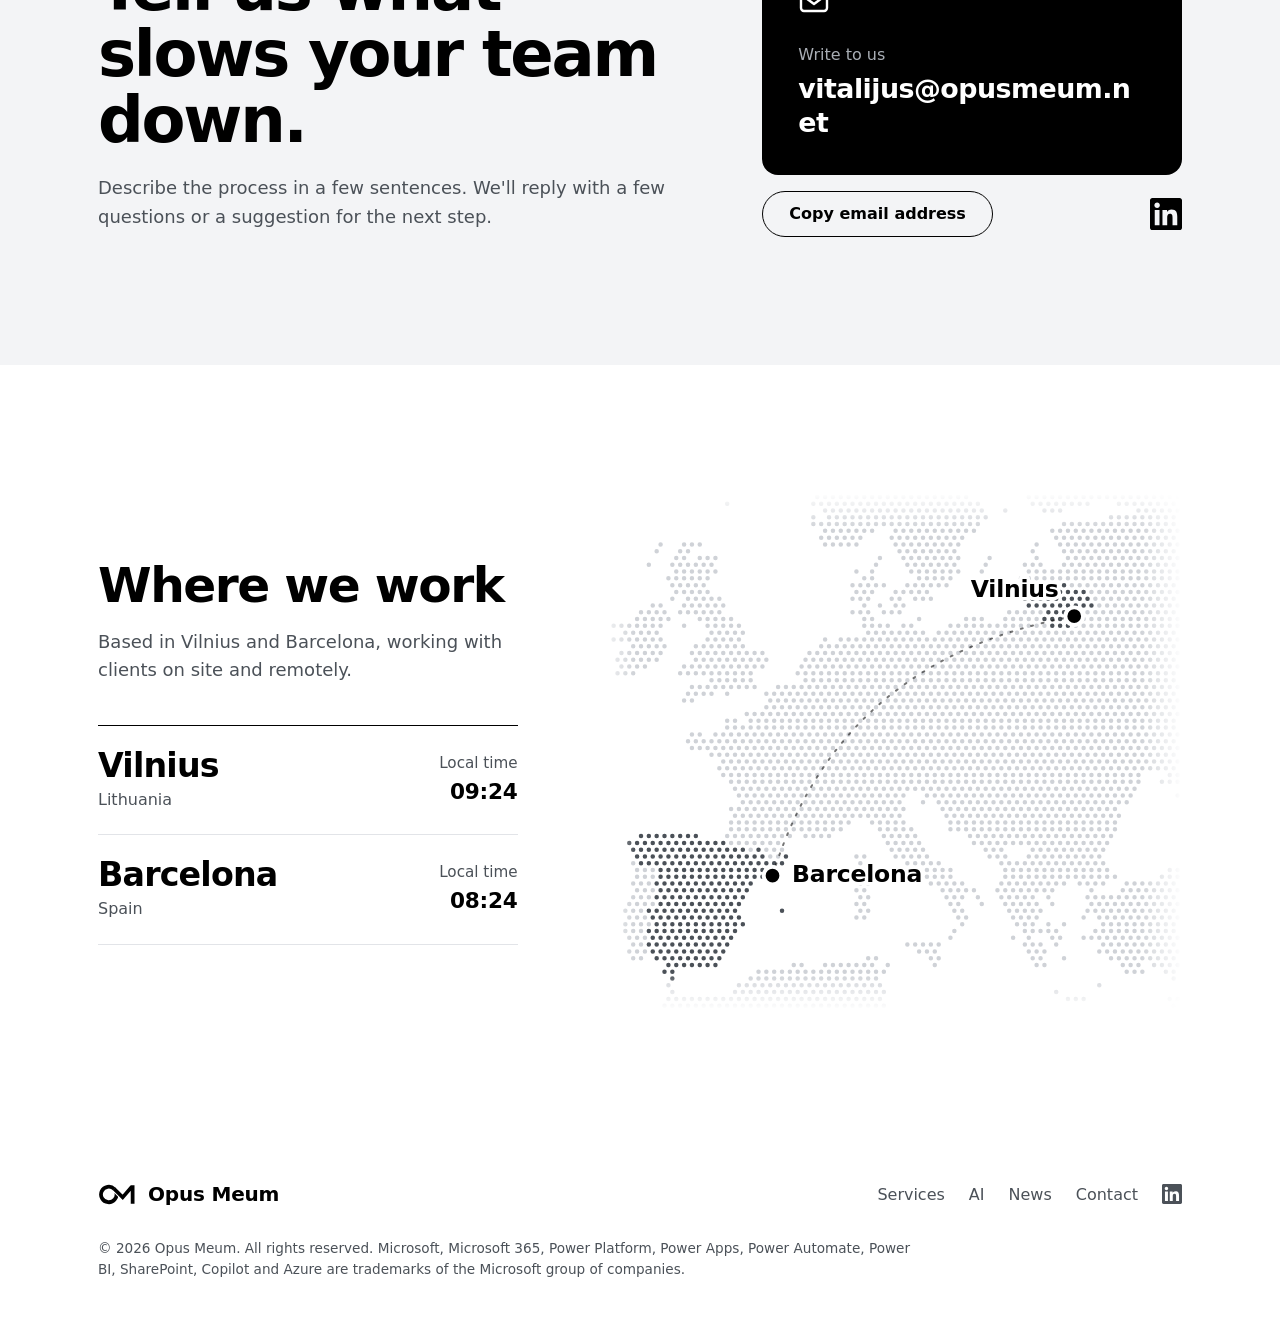
==== commit 6de7f42d: "Add locations section with Vilnius and Barcelona on a dot map - 'Where we work' at the bottom of the" ====
--- a/index.html
+++ b/index.html
@@ -295,6 +295,42 @@
         </div>
       </div>
     </section>
+    <section class="locations" id="locations" aria-labelledby="locations-title">
+      <div class="wrap">
+        <div class="loc-text">
+          <h2 id="locations-title">Where we work</h2>
+          <p>Based in Vilnius and Barcelona, working with clients on site and remotely.</p>
+          <ul class="loc-list">
+            <li class="loc">
+              <span class="loc-city">Vilnius</span>
+              <span class="loc-country">Lithuania</span>
+              <span class="loc-time" data-tz="Europe/Vilnius" data-label="Local time"></span>
+            </li>
+            <li class="loc">
+              <span class="loc-city">Barcelona</span>
+              <span class="loc-country">Spain</span>
+              <span class="loc-time" data-tz="Europe/Madrid" data-label="Local time"></span>
+            </li>
+          </ul>
+        </div>
+        <figure class="loc-map">
+          <svg viewBox="0 0 600 528" role="img" aria-label="Map of Europe with Vilnius and Barcelona marked">
+            <image href="/images/europe-dots.svg" width="600" height="528"/>
+            <path class="loc-route" d="M182.3 390.8 Q 250 170 490.4 125.8"/>
+            <g class="loc-pin">
+              <circle class="loc-pulse" cx="490.4" cy="125.8" r="9"/>
+              <circle class="loc-dot" cx="490.4" cy="125.8" r="9"/>
+              <text class="loc-label" x="474.4" y="105.8" text-anchor="end">Vilnius</text>
+            </g>
+            <g class="loc-pin">
+              <circle class="loc-pulse loc-pulse-late" cx="182.3" cy="390.8" r="9"/>
+              <circle class="loc-dot" cx="182.3" cy="390.8" r="9"/>
+              <text class="loc-label" x="202.3" y="396.8">Barcelona</text>
+            </g>
+          </svg>
+        </figure>
+      </div>
+    </section>
   </main>
 
   <footer class="site-footer">
--- a/styles.css
+++ b/styles.css
@@ -261,6 +261,36 @@
   .promo, .promo.is-open { transition: none; transform: none; }
 }
 
+/* Locations */
+.locations .wrap { display: grid; grid-template-columns: 5fr 7fr; gap: clamp(32px, 6vw, 80px); align-items: center; }
+.loc-text h2 { font-size: clamp(2rem, 3.8vw, 3.1rem); line-height: 1.08; font-weight: 600; letter-spacing: -0.03em; }
+.loc-text > p { margin-top: 16px; color: var(--graphite); max-width: 28em; }
+.loc-list { list-style: none; margin: 40px 0 0; padding: 0; border-top: 1px solid var(--ink); }
+.loc { display: grid; grid-template-columns: 1fr auto; grid-template-areas: "city time" "country time"; align-items: center; column-gap: 16px; padding: 22px 0; border-bottom: 1px solid var(--rule); }
+.loc-city { grid-area: city; font-size: clamp(1.6rem, 2.6vw, 2.1rem); font-weight: 600; letter-spacing: -0.025em; line-height: 1.1; }
+.loc-country { grid-area: country; color: var(--graphite); font-size: 1rem; margin-top: 2px; }
+.loc-time { grid-area: time; text-align: right; color: var(--graphite); font-size: .95rem; font-variant-numeric: tabular-nums; }
+.loc-time b { display: block; color: var(--ink); font-size: 1.35rem; font-weight: 600; letter-spacing: -0.01em; }
+.loc-map {
+  margin: 0;
+  -webkit-mask-image: linear-gradient(to right, transparent, #000 7%, #000 93%, transparent), linear-gradient(to bottom, transparent, #000 7%, #000 93%, transparent);
+  -webkit-mask-composite: source-in;
+  mask-image: linear-gradient(to right, transparent, #000 7%, #000 93%, transparent), linear-gradient(to bottom, transparent, #000 7%, #000 93%, transparent);
+  mask-composite: intersect;
+}
+.loc-map svg { display: block; width: 100%; height: auto; overflow: visible; }
+.loc-route { fill: none; stroke: var(--ink); stroke-width: 2; stroke-dasharray: 2 9; stroke-linecap: round; opacity: .55; }
+.loc-dot { fill: var(--ink); stroke: var(--paper); stroke-width: 4; }
+.loc-pulse { fill: var(--ink); opacity: 0; transform-box: fill-box; transform-origin: center; }
+.loc-label { font-family: "Urbanist", system-ui, sans-serif; font-size: 24px; font-weight: 700; letter-spacing: -0.01em; fill: var(--ink); paint-order: stroke; stroke: var(--paper); stroke-width: 7px; stroke-linejoin: round; }
+@media (prefers-reduced-motion: no-preference) {
+  .loc-pulse { animation: loc-pulse 2.6s ease-out infinite; }
+  .loc-pulse-late { animation-delay: 1.3s; }
+  .loc-route { animation: loc-route 1.6s linear infinite; }
+}
+@keyframes loc-pulse { 0% { transform: scale(1); opacity: .35; } 100% { transform: scale(3.4); opacity: 0; } }
+@keyframes loc-route { to { stroke-dashoffset: -11; } }
+
 /* Footer */
 .site-footer { padding: 40px 0 48px; }
 .site-footer .top { display: flex; justify-content: space-between; align-items: center; gap: 24px; flex-wrap: wrap; }
@@ -302,6 +332,7 @@
   .news-meta img { max-width: none; }
   .post-cta { padding: 24px; }
   .ai-grid, .steps, .project, .project-facts { grid-template-columns: 1fr; }
+  .locations .wrap { grid-template-columns: 1fr; }
   .project-actions .btn { width: 100%; text-align: center; }
   .ai-grid { gap: 40px; }
 }
